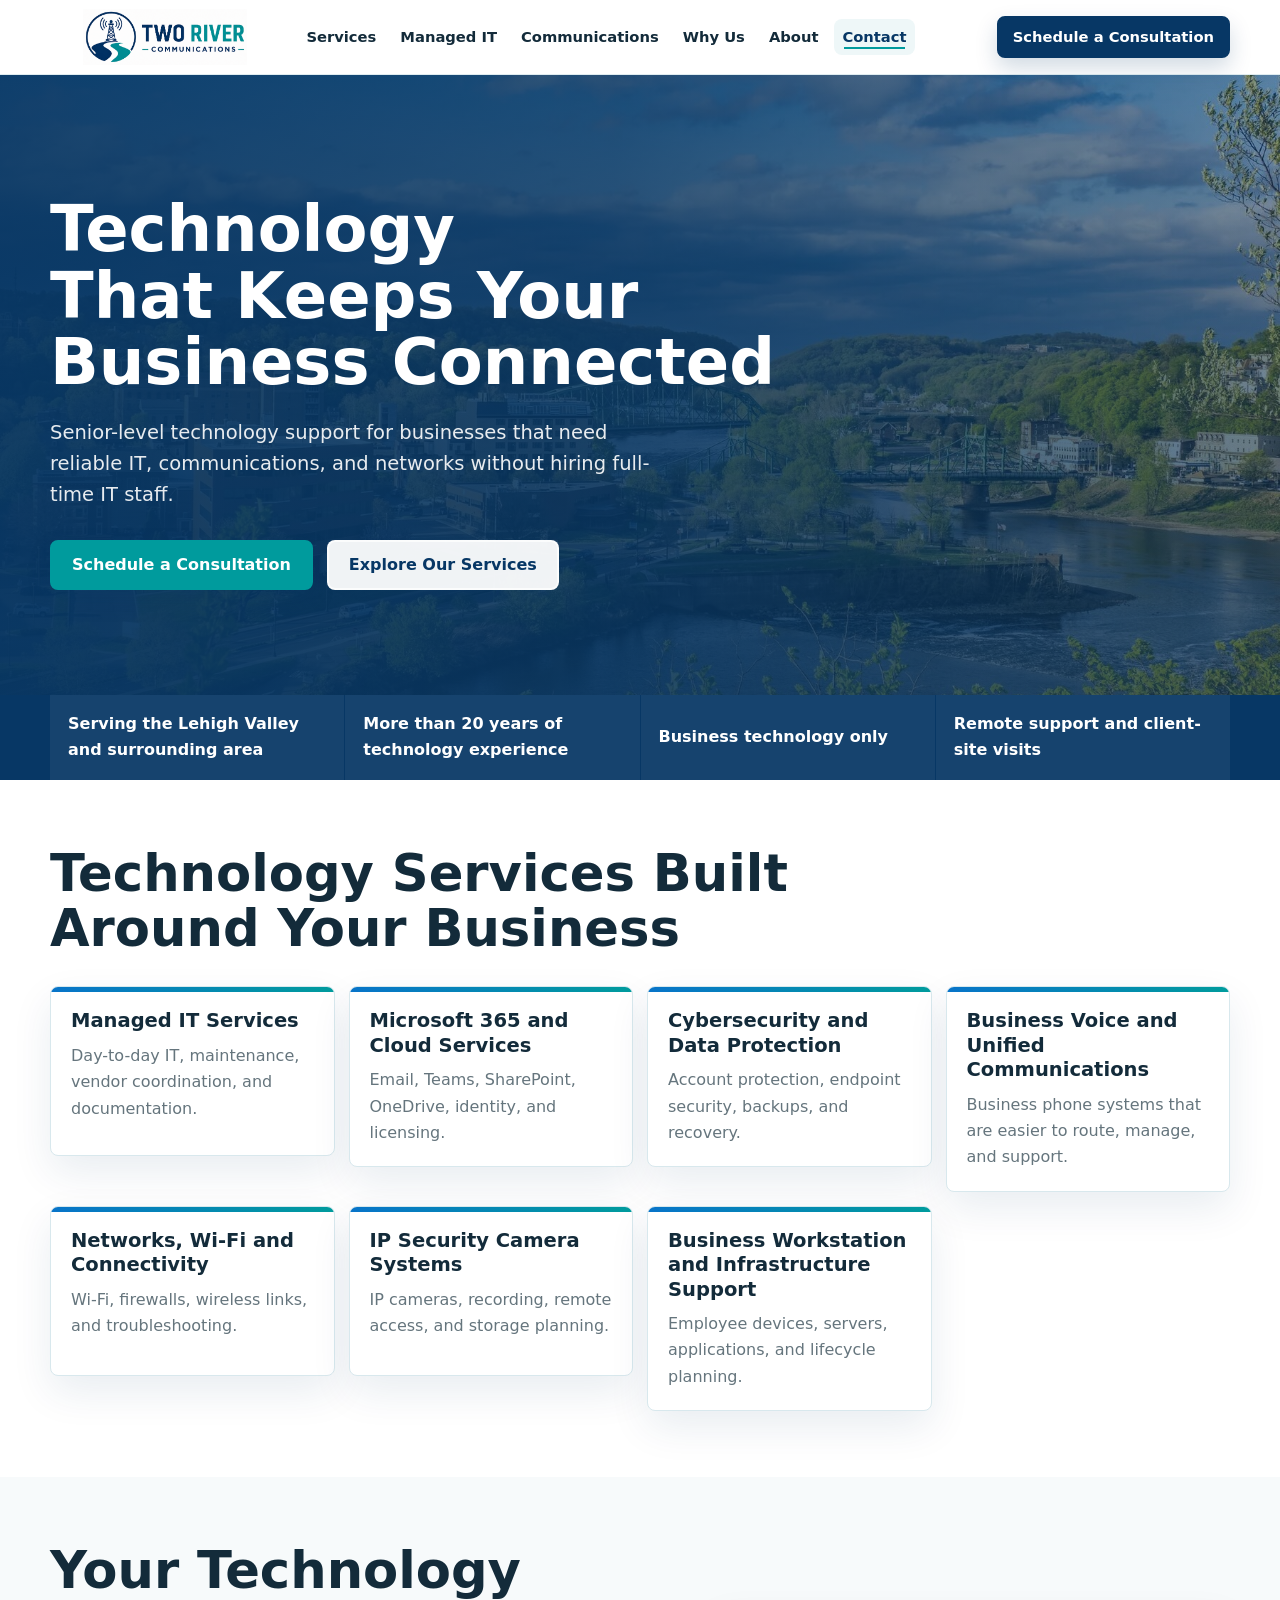
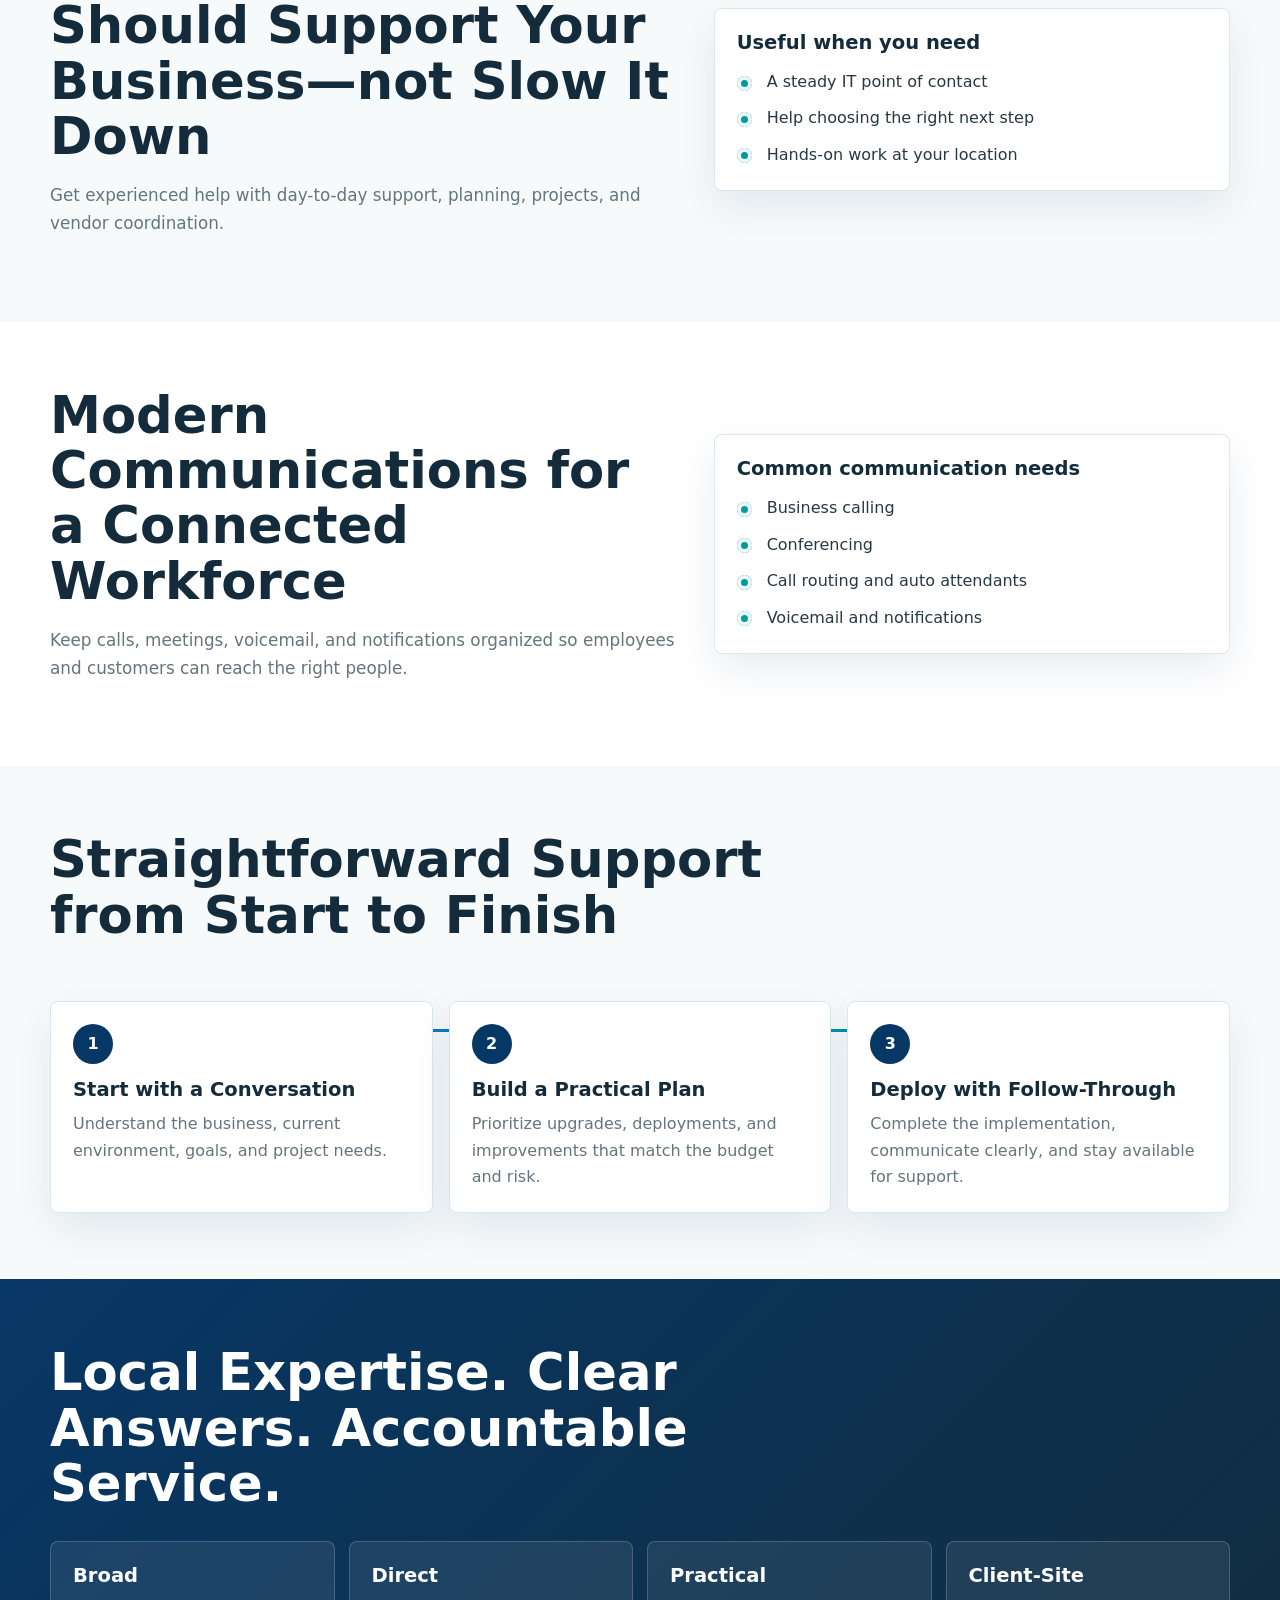
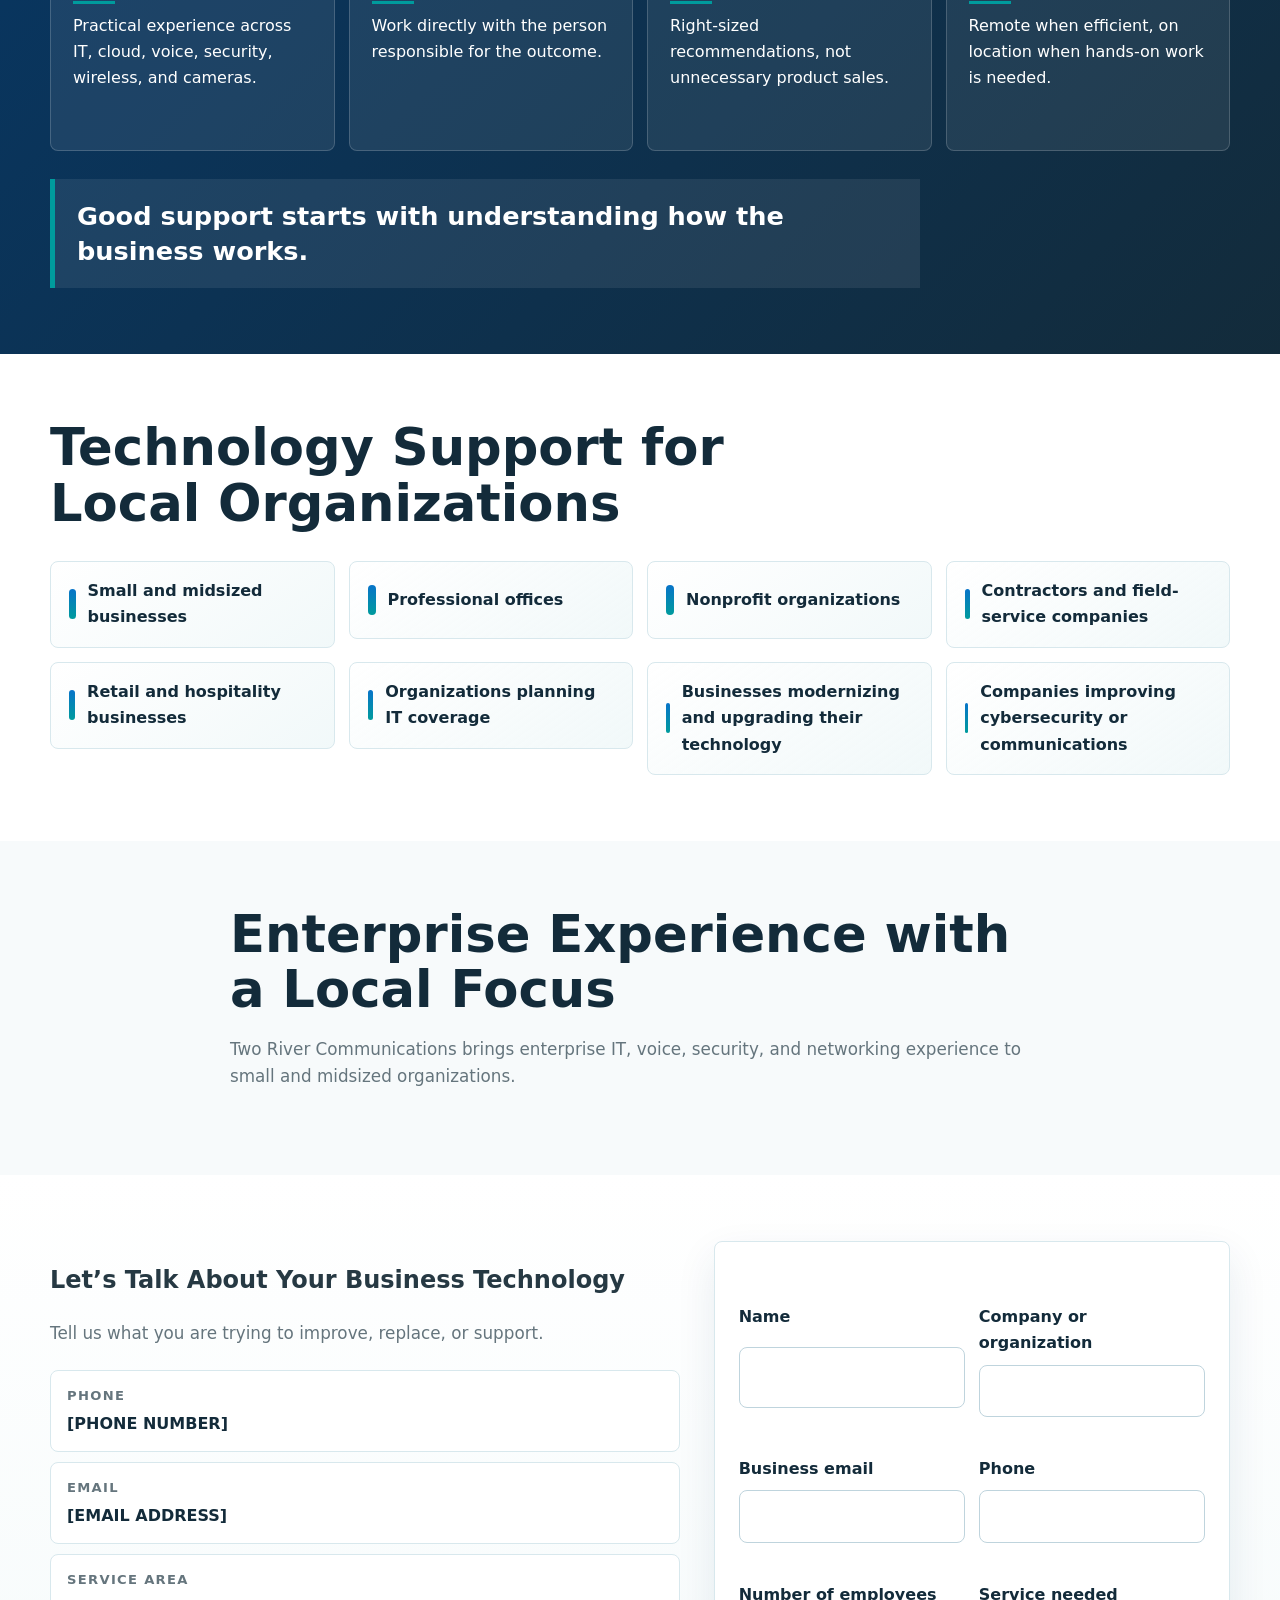
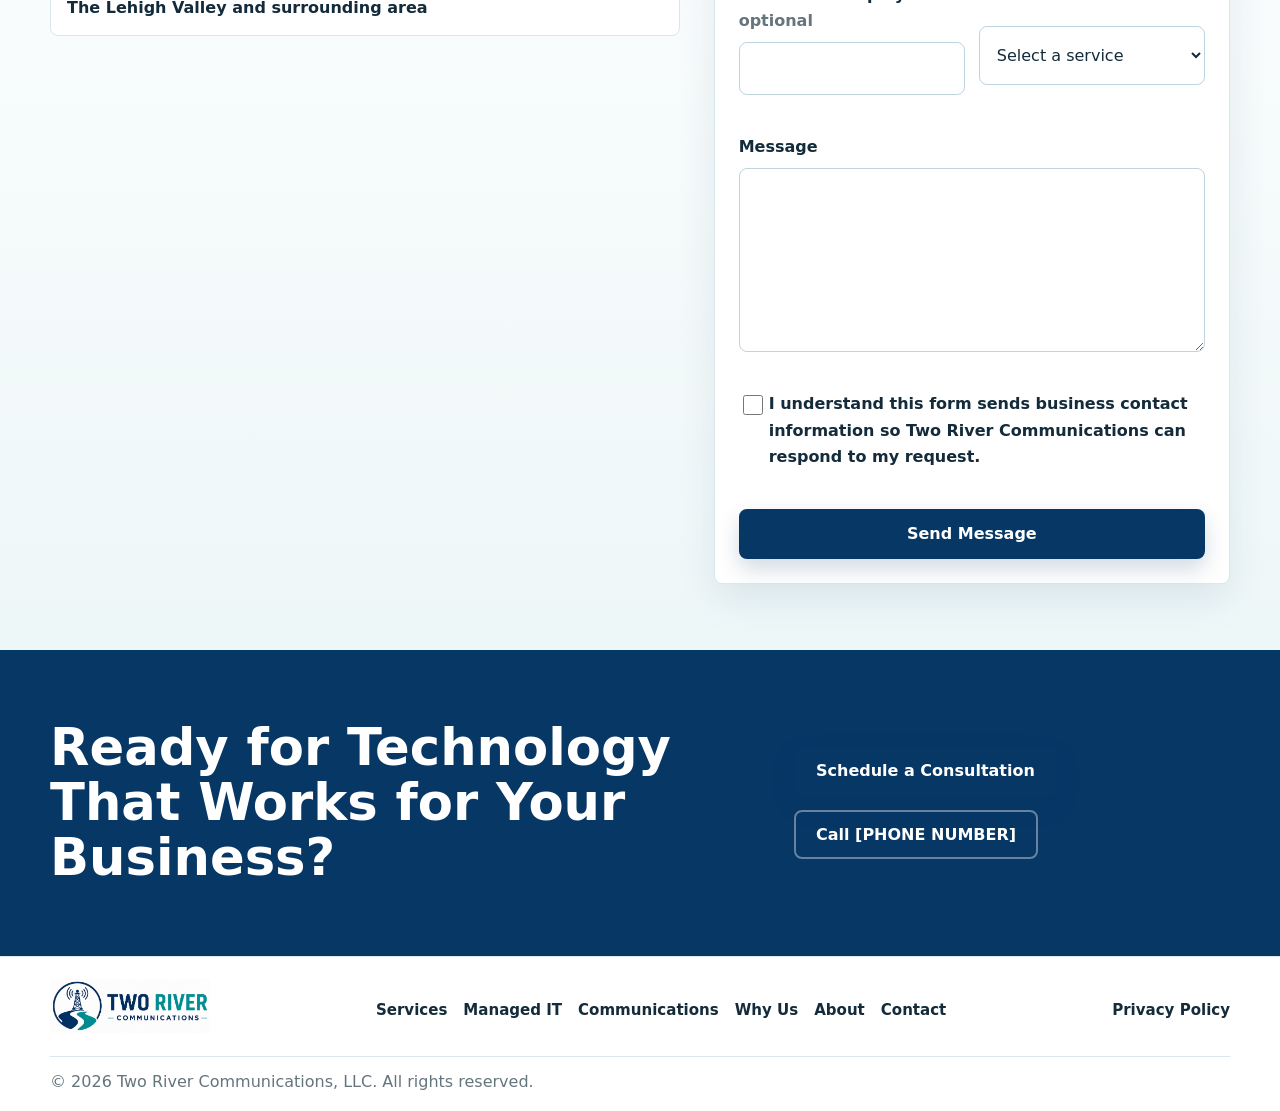
==== index.html @ d81009e1 "Tighten header navigation" ====
<!DOCTYPE html>
<html lang="en">
  <head>
    <meta charset="utf-8">
    <meta name="viewport" content="width=device-width, initial-scale=1">
    <title>Two River Communications | Business IT Support in the Lehigh Valley</title>
    <meta name="description" content="Two River Communications provides managed IT services, Microsoft 365 support, cybersecurity, business voice, networking, IP security camera systems, and connectivity for organizations in the Lehigh Valley and surrounding area.">
    <link rel="canonical" href="https://[DOMAIN NAME]/">
    <meta property="og:type" content="website">
    <meta property="og:title" content="Two River Communications | Business IT Support in the Lehigh Valley">
    <meta property="og:description" content="Managed IT, Microsoft 365, cybersecurity, business voice, networking, IP security camera systems, and connectivity for the Lehigh Valley and surrounding area.">
    <meta property="og:url" content="https://[DOMAIN NAME]/">
    <meta property="og:image" content="https://[DOMAIN NAME]/assets/two-river-communications-logo.png">
    <meta name="twitter:card" content="summary_large_image">
    <meta name="twitter:title" content="Two River Communications | Business IT Support in the Lehigh Valley">
    <meta name="twitter:description" content="Responsive business IT, communications, camera system, and connectivity support for the Lehigh Valley and surrounding area.">
    <meta name="twitter:image" content="https://[DOMAIN NAME]/assets/two-river-communications-logo.png">
    <link rel="icon" href="assets/two-river-communications-logo.png">
    <link rel="preload" href="assets/two-river-communications-logo.png" as="image">
    <link rel="preload" href="assets/lehigh-valley-river-view.jpg" as="image">
    <link rel="stylesheet" href="css/styles.css">
    <script type="application/ld+json">
      {
        "@context": "https://schema.org",
        "@type": "ProfessionalService",
        "name": "Two River Communications",
        "legalName": "Two River Communications, LLC",
        "description": "Business technology and communications support for organizations in the Lehigh Valley and surrounding area.",
        "areaServed": [
          "Lehigh Valley, Pennsylvania"
        ]
      }
    </script>
  </head>
  <body>
    <a class="skip-link" href="#main">Skip to content</a>

    <header class="site-header" data-site-header>
      <div class="container header-inner">
        <a class="brand" href="#top" aria-label="Two River Communications top of page">
          <img src="assets/two-river-communications-logo.png" alt="Two River Communications logo" width="1158" height="396">
        </a>

        <button class="menu-toggle" type="button" aria-expanded="false" aria-controls="site-navigation" data-menu-toggle>
          <span class="menu-toggle__bar"></span>
          <span class="menu-toggle__bar"></span>
          <span class="menu-toggle__bar"></span>
          <span class="sr-only">Menu</span>
        </button>

        <nav class="site-nav" id="site-navigation" aria-label="Primary navigation" data-site-nav>
          <a href="#services">Services</a>
          <a href="#managed-it">Managed IT</a>
          <a href="#communications">Communications</a>
          <a href="#why">Why Us</a>
          <a href="#about">About</a>
          <a href="#contact">Contact</a>
          <a class="button button--small" href="#contact">Schedule a Consultation</a>
        </nav>
      </div>
    </header>

    <main id="main">
      <section class="hero section" id="top" aria-labelledby="hero-title">
        <div class="container hero-grid">
          <div class="hero-copy reveal">
            <h1 id="hero-title">Technology That Keeps Your Business Connected</h1>
            <p class="hero-lede">Senior-level technology support for businesses that need reliable IT, communications, and networks without hiring full-time IT staff.</p>
            <div class="hero-actions">
              <a class="button" href="#contact">Schedule a Consultation</a>
              <a class="button button--secondary" href="#services">Explore Our Services</a>
            </div>
          </div>
        </div>
      </section>

      <section class="trust-strip" aria-label="Company trust points">
        <div class="container trust-grid">
          <p>Serving the Lehigh Valley and surrounding area</p>
          <p>More than 20 years of technology experience</p>
          <p>Business technology only</p>
          <p>Remote support and client-site visits</p>
        </div>
      </section>

      <section class="section" id="services" aria-labelledby="services-title">
        <div class="container">
          <div class="section-intro reveal">
            <h2 id="services-title">Technology Services Built Around Your Business</h2>
          </div>

          <div class="card-grid services-grid">
            <article class="service-card reveal" tabindex="0">
              <h3>Managed IT Services</h3>
              <p>Day-to-day IT, maintenance, vendor coordination, and documentation.</p>
            </article>

            <article class="service-card reveal" tabindex="0">
              <h3>Microsoft 365 and Cloud Services</h3>
              <p>Email, Teams, SharePoint, OneDrive, identity, and licensing.</p>
            </article>

            <article class="service-card reveal" tabindex="0">
              <h3>Cybersecurity and Data Protection</h3>
              <p>Account protection, endpoint security, backups, and recovery.</p>
            </article>

            <article class="service-card reveal" tabindex="0">
              <h3>Business Voice and Unified Communications</h3>
              <p>Business phone systems that are easier to route, manage, and support.</p>
            </article>

            <article class="service-card reveal" tabindex="0">
              <h3>Networks, Wi-Fi and Connectivity</h3>
              <p>Wi-Fi, firewalls, wireless links, and troubleshooting.</p>
            </article>

            <article class="service-card reveal" tabindex="0">
              <h3>IP Security Camera Systems</h3>
              <p>IP cameras, recording, remote access, and storage planning.</p>
            </article>

            <article class="service-card reveal" tabindex="0">
              <h3>Business Workstation and Infrastructure Support</h3>
              <p>Employee devices, servers, applications, and lifecycle planning.</p>
            </article>
          </div>
        </div>
      </section>

      <section class="section feature-band" id="managed-it" aria-labelledby="managed-it-title">
        <div class="container two-column">
          <div class="feature-copy reveal">
            <h2 id="managed-it-title">Your Technology Should Support Your Business&mdash;not Slow It Down</h2>
            <p>Get experienced help with day-to-day support, planning, projects, and vendor coordination.</p>
          </div>
          <div class="check-panel reveal">
            <h3>Useful when you need</h3>
            <ul class="check-list">
              <li>A steady IT point of contact</li>
              <li>Help choosing the right next step</li>
              <li>Hands-on work at your location</li>
            </ul>
          </div>
        </div>
      </section>

      <section class="section" id="communications" aria-labelledby="communications-title">
        <div class="container two-column">
          <div class="feature-copy reveal">
            <h2 id="communications-title">Modern Communications for a Connected Workforce</h2>
            <p>Keep calls, meetings, voicemail, and notifications organized so employees and customers can reach the right people.</p>
          </div>
          <div class="check-panel reveal">
            <h3>Common communication needs</h3>
            <ul class="check-list">
              <li>Business calling</li>
              <li>Conferencing</li>
              <li>Call routing and auto attendants</li>
              <li>Voicemail and notifications</li>
            </ul>
          </div>
        </div>
      </section>

      <section class="section process-section" aria-labelledby="process-title">
        <div class="container">
          <div class="section-intro reveal">
            <h2 id="process-title">Straightforward Support from Start to Finish</h2>
          </div>
          <ol class="timeline">
            <li class="reveal">
              <span class="timeline-number">1</span>
              <h3>Start with a Conversation</h3>
              <p>Understand the business, current environment, goals, and project needs.</p>
            </li>
            <li class="reveal">
              <span class="timeline-number">2</span>
              <h3>Build a Practical Plan</h3>
              <p>Prioritize upgrades, deployments, and improvements that match the budget and risk.</p>
            </li>
            <li class="reveal">
              <span class="timeline-number">3</span>
              <h3>Deploy with Follow-Through</h3>
              <p>Complete the implementation, communicate clearly, and stay available for support.</p>
            </li>
          </ol>
        </div>
      </section>

      <section class="section dark-section" id="why" aria-labelledby="why-title">
        <div class="container">
          <div class="section-intro reveal">
            <h2 id="why-title">Local Expertise. Clear Answers. Accountable Service.</h2>
          </div>
          <div class="benefit-grid">
            <article class="benefit-block reveal">
              <h3>Broad</h3>
              <p>Practical experience across IT, cloud, voice, security, wireless, and cameras.</p>
            </article>
            <article class="benefit-block reveal">
              <h3>Direct</h3>
              <p>Work directly with the person responsible for the outcome.</p>
            </article>
            <article class="benefit-block reveal">
              <h3>Practical</h3>
              <p>Right-sized recommendations, not unnecessary product sales.</p>
            </article>
            <article class="benefit-block reveal">
              <h3>Client-Site</h3>
              <p>Remote when efficient, on location when hands-on work is needed.</p>
            </article>
          </div>
          <p class="featured-statement reveal">Good support starts with understanding how the business works.</p>
        </div>
      </section>

      <section class="section" aria-labelledby="serve-title">
        <div class="container">
          <div class="section-intro reveal">
            <h2 id="serve-title">Technology Support for Local Organizations</h2>
          </div>
          <div class="industry-grid">
            <article class="industry-card reveal">Small and midsized businesses</article>
            <article class="industry-card reveal">Professional offices</article>
            <article class="industry-card reveal">Nonprofit organizations</article>
            <article class="industry-card reveal">Contractors and field-service companies</article>
            <article class="industry-card reveal">Retail and hospitality businesses</article>
            <article class="industry-card reveal">Organizations planning IT coverage</article>
            <article class="industry-card reveal">Businesses modernizing and upgrading their technology</article>
            <article class="industry-card reveal">Companies improving cybersecurity or communications</article>
          </div>
        </div>
      </section>

      <section class="section feature-band" id="about" aria-labelledby="about-title">
        <div class="container narrow-section">
          <div class="feature-copy reveal">
            <h2 id="about-title">Enterprise Experience with a Local Focus</h2>
            <p>Two River Communications brings enterprise IT, voice, security, and networking experience to small and midsized organizations.</p>
          </div>
        </div>
      </section>

      <section class="section contact-section" id="contact" aria-labelledby="contact-title">
        <div class="container contact-grid">
          <div class="contact-copy reveal">
            <h2 id="contact-title">Let&rsquo;s Talk About Your Business Technology</h2>
            <p>Tell us what you are trying to improve, replace, or support.</p>

            <dl class="contact-details">
              <div>
                <dt>Phone</dt>
                <dd><span data-business-field="phone">[PHONE NUMBER]</span></dd>
              </div>
              <div>
                <dt>Email</dt>
                <dd><a data-business-field="emailLink" href="mailto:[EMAIL ADDRESS]">[EMAIL ADDRESS]</a></dd>
              </div>
              <div>
                <dt>Service area</dt>
                <dd><span data-business-field="serviceArea">The Lehigh Valley and surrounding area</span></dd>
              </div>
              <div hidden data-business-hours>
                <dt>Business hours</dt>
                <dd data-business-field="hours"></dd>
              </div>
            </dl>
          </div>

          <form class="contact-form reveal" action="/api/contact" method="post" novalidate data-contact-form>
            <div class="form-status" role="status" aria-live="polite" data-form-status></div>
            <div class="form-row">
              <label for="name">Name</label>
              <input id="name" name="name" type="text" autocomplete="name" required maxlength="100">
              <span class="field-error" id="name-error"></span>
            </div>
            <div class="form-row">
              <label for="company">Company or organization</label>
              <input id="company" name="company" type="text" autocomplete="organization" required maxlength="120">
              <span class="field-error" id="company-error"></span>
            </div>
            <div class="form-row">
              <label for="email">Business email</label>
              <input id="email" name="email" type="email" autocomplete="email" required maxlength="160">
              <span class="field-error" id="email-error"></span>
            </div>
            <div class="form-row">
              <label for="phone">Phone</label>
              <input id="phone" name="phone" type="tel" autocomplete="tel" required maxlength="40">
              <span class="field-error" id="phone-error"></span>
            </div>
            <div class="form-row">
              <label for="employees">Number of employees <span>optional</span></label>
              <input id="employees" name="employees" type="text" inputmode="numeric" maxlength="30">
              <span class="field-error" id="employees-error"></span>
            </div>
            <div class="form-row">
              <label for="service">Service needed</label>
              <select id="service" name="service" required>
                <option value="">Select a service</option>
                <option>Managed IT Services</option>
                <option>Microsoft 365 or Cloud Services</option>
                <option>Cybersecurity</option>
                <option>Business Voice or VoIP</option>
                <option>Network or Managed Wi-Fi</option>
                <option>IP Security Camera Systems</option>
                <option>Fixed Wireless or Connectivity</option>
                <option>Workstation or Infrastructure Support</option>
                <option>Technology Consulting</option>
                <option>Other</option>
              </select>
              <span class="field-error" id="service-error"></span>
            </div>
            <div class="form-row form-row--full">
              <label for="message">Message</label>
              <textarea id="message" name="message" rows="6" required maxlength="2000"></textarea>
              <span class="field-error" id="message-error"></span>
            </div>
            <div class="form-row form-row--full checkbox-row">
              <input id="privacy" name="privacy" type="checkbox" required>
              <label for="privacy">I understand this form sends business contact information so Two River Communications can respond to my request.</label>
              <span class="field-error" id="privacy-error"></span>
            </div>
            <div class="honeypot" aria-hidden="true">
              <label for="website">Website</label>
              <input id="website" name="website" type="text" tabindex="-1" autocomplete="off">
            </div>
            <button class="button" type="submit" data-submit-button>Send Message</button>
          </form>
        </div>
      </section>

      <section class="final-cta" aria-labelledby="final-cta-title">
        <div class="container final-cta-inner reveal">
          <h2 id="final-cta-title">Ready for Technology That Works for Your Business?</h2>
          <div class="final-actions">
            <a class="button" href="#contact">Schedule a Consultation</a>
            <a class="button button--secondary" href="#contact" data-call-button>Call [PHONE NUMBER]</a>
          </div>
        </div>
      </section>
    </main>

    <footer class="site-footer">
      <div class="container footer-grid">
        <div>
          <a class="footer-brand" href="#top" aria-label="Two River Communications top of page">
            <img src="assets/two-river-communications-logo.png" alt="Two River Communications logo" width="1158" height="396" loading="lazy">
          </a>
        </div>
        <nav aria-label="Footer navigation">
          <a href="#services">Services</a>
          <a href="#managed-it">Managed IT</a>
          <a href="#communications">Communications</a>
          <a href="#why">Why Us</a>
          <a href="#about">About</a>
          <a href="#contact">Contact</a>
        </nav>
        <div class="footer-contact">
          <a href="#contact" data-footer-phone hidden>[PHONE NUMBER]</a>
          <a href="mailto:[EMAIL ADDRESS]" data-footer-email hidden>[EMAIL ADDRESS]</a>
          <a href="#" aria-disabled="true">Privacy Policy</a>
        </div>
      </div>
      <div class="container footer-bottom">
        <p>&copy; <span data-current-year></span> Two River Communications, LLC. All rights reserved.</p>
      </div>
    </footer>

    <script src="js/main.js" defer></script>
  </body>
</html>
---- css/styles.css ----
:root {
  --brand-navy: #073765;
  --brand-blue: #0874c9;
  --brand-teal: #009b9d;
  --brand-teal-dark: #087f84;
  --brand-dark: #132b3a;
  --brand-text: #263943;
  --brand-muted: #65757d;
  --brand-light: #eef7f8;
  --brand-surface: #f7fafb;
  --brand-white: #ffffff;
  --brand-line: #d8e8ed;
  --brand-warm: #d99b2b;
  --shadow-soft: 0 16px 40px rgba(7, 55, 101, 0.09);
  --shadow-card: 0 14px 32px rgba(19, 43, 58, 0.1);
  --radius: 8px;
  --container: 1180px;
  --header-height: 74px;
}

* {
  box-sizing: border-box;
}

html {
  scroll-behavior: smooth;
  scroll-padding-top: calc(var(--header-height) + 24px);
}

body {
  margin: 0;
  background: var(--brand-white);
  color: var(--brand-text);
  font-family: Inter, ui-sans-serif, system-ui, -apple-system, BlinkMacSystemFont, "Segoe UI", sans-serif;
  font-size: 16px;
  line-height: 1.65;
  text-rendering: optimizeLegibility;
}

body.menu-open {
  overflow: hidden;
}

img,
svg {
  max-width: 100%;
  display: block;
}

a {
  color: inherit;
  text-decoration: none;
}

a:hover {
  color: var(--brand-blue);
}

button,
input,
select,
textarea {
  font: inherit;
}

:focus-visible {
  outline: 3px solid rgba(0, 155, 157, 0.58);
  outline-offset: 4px;
}

.skip-link {
  position: fixed;
  top: 12px;
  left: 12px;
  z-index: 1000;
  padding: 10px 14px;
  background: var(--brand-navy);
  color: var(--brand-white);
  border-radius: var(--radius);
  transform: translateY(-140%);
  transition: transform 180ms ease;
}

.skip-link:focus {
  transform: translateY(0);
}

.sr-only {
  position: absolute;
  width: 1px;
  height: 1px;
  padding: 0;
  margin: -1px;
  overflow: hidden;
  clip: rect(0, 0, 0, 0);
  white-space: nowrap;
  border: 0;
}

.container {
  width: min(100% - 32px, var(--container));
  margin-inline: auto;
}

.section {
  padding: 66px 0;
}

.section-intro {
  max-width: 760px;
  margin-bottom: 30px;
}

.narrow-section {
  max-width: 820px;
}

.section-intro h2,
.feature-copy h2,
.final-cta h2 {
  margin: 0 0 18px;
  color: var(--brand-dark);
  font-size: clamp(2rem, 4vw, 3.2rem);
  line-height: 1.08;
}

.section-intro h2:last-child,
.feature-copy h2:last-child,
.final-cta h2:last-child {
  margin-bottom: 0;
}

.section-intro p,
.feature-copy p,
.contact-copy p {
  margin: 0 0 18px;
  color: var(--brand-muted);
  font-size: 1.05rem;
}

.button {
  display: inline-flex;
  align-items: center;
  justify-content: center;
  min-height: 48px;
  padding: 13px 20px;
  border: 2px solid var(--brand-navy);
  border-radius: var(--radius);
  background: var(--brand-navy);
  color: var(--brand-white);
  font-weight: 800;
  line-height: 1.2;
  box-shadow: 0 10px 22px rgba(7, 55, 101, 0.18);
  transition: transform 180ms ease, box-shadow 180ms ease, background-color 180ms ease, border-color 180ms ease;
}

.button:hover,
.button:focus-visible {
  color: var(--brand-white);
  background: #052d55;
  border-color: #052d55;
  transform: translateY(-2px);
  box-shadow: 0 14px 28px rgba(7, 55, 101, 0.2);
}

.button--secondary {
  background: var(--brand-white);
  color: var(--brand-navy);
  border-color: var(--brand-line);
  box-shadow: none;
}

.button--secondary:hover,
.button--secondary:focus-visible {
  background: var(--brand-light);
  color: var(--brand-navy);
  border-color: var(--brand-teal);
}

.button--small {
  min-height: 42px;
  padding: 10px 14px;
  font-size: 0.92rem;
}

.site-header {
  position: sticky;
  top: 0;
  z-index: 100;
  min-height: var(--header-height);
  background: rgba(255, 255, 255, 0.94);
  border-bottom: 1px solid rgba(216, 232, 237, 0.8);
  backdrop-filter: blur(16px);
  transition: box-shadow 180ms ease, min-height 180ms ease;
}

.site-header.is-scrolled {
  box-shadow: 0 10px 28px rgba(7, 55, 101, 0.09);
}

.header-inner {
  min-height: var(--header-height);
  display: flex;
  align-items: center;
  justify-content: space-between;
  gap: 18px;
}

.brand,
.footer-brand {
  flex: 0 0 auto;
  display: inline-flex;
  align-items: center;
  background: var(--brand-white);
}

.brand {
  width: clamp(190px, 18vw, 240px);
  height: 56px;
  overflow: hidden;
}

.brand img {
  width: 100%;
  height: 100%;
  object-fit: contain;
}

.site-nav {
  flex: 1 1 auto;
  min-width: 0;
  display: flex;
  align-items: center;
  justify-content: flex-start;
  gap: 8px;
}

.site-nav a:not(.button) {
  flex: 0 0 auto;
  position: relative;
  padding: 9px 8px;
  border-radius: var(--radius);
  color: var(--brand-dark);
  font-size: 0.92rem;
  font-weight: 750;
  line-height: 1.2;
  white-space: nowrap;
}

.site-nav a:not(.button)::after {
  content: "";
  position: absolute;
  right: 10px;
  bottom: 6px;
  left: 10px;
  height: 2px;
  background: var(--brand-teal);
  transform: scaleX(0);
  transform-origin: center;
  transition: transform 180ms ease;
}

.site-nav .button {
  flex: 0 0 auto;
  margin-left: auto;
  white-space: nowrap;
}

.site-nav a:not(.button):hover,
.site-nav a:not(.button).is-active {
  color: var(--brand-navy);
  background: var(--brand-light);
}

.site-nav a:not(.button).is-active::after {
  transform: scaleX(1);
}

.menu-toggle {
  display: none;
  width: 46px;
  height: 46px;
  padding: 11px;
  border: 1px solid var(--brand-line);
  border-radius: var(--radius);
  background: var(--brand-white);
}

.menu-toggle__bar {
  display: block;
  width: 100%;
  height: 2px;
  margin: 5px 0;
  background: var(--brand-navy);
  transition: transform 180ms ease, opacity 180ms ease;
}

.menu-toggle[aria-expanded="true"] .menu-toggle__bar:nth-child(1) {
  transform: translateY(7px) rotate(45deg);
}

.menu-toggle[aria-expanded="true"] .menu-toggle__bar:nth-child(2) {
  opacity: 0;
}

.menu-toggle[aria-expanded="true"] .menu-toggle__bar:nth-child(3) {
  transform: translateY(-7px) rotate(-45deg);
}

.hero {
  position: relative;
  min-height: min(620px, calc(100svh - var(--header-height)));
  display: flex;
  align-items: center;
  padding: 92px 0 76px;
  overflow: hidden;
  background:
    linear-gradient(90deg, rgba(7, 55, 101, 0.92) 0%, rgba(7, 55, 101, 0.78) 48%, rgba(7, 55, 101, 0.34) 100%),
    linear-gradient(180deg, rgba(19, 43, 58, 0.18), rgba(19, 43, 58, 0.56)),
    url("../assets/lehigh-valley-river-view.jpg") center 58% / cover no-repeat;
}

.hero-grid {
  position: relative;
}

.hero-copy {
  max-width: 760px;
}

h1 {
  margin: 0 0 22px;
  color: var(--brand-white);
  font-size: clamp(2.35rem, 5vw, 4.4rem);
  line-height: 1.04;
  text-wrap: balance;
}

.hero-lede {
  max-width: 610px;
  margin: 0 0 30px;
  color: rgba(255, 255, 255, 0.9);
  font-size: clamp(1.05rem, 1.6vw, 1.22rem);
  line-height: 1.58;
}

.hero .button {
  border-color: var(--brand-teal);
  background: var(--brand-teal);
  color: var(--brand-white);
}

.hero .button:hover,
.hero .button:focus-visible {
  border-color: #00b3b4;
  background: #00a9aa;
}

.hero .button--secondary {
  border-color: rgba(255, 255, 255, 0.72);
  background: rgba(255, 255, 255, 0.94);
  color: var(--brand-navy);
}

.hero .button--secondary:hover,
.hero .button--secondary:focus-visible {
  border-color: var(--brand-white);
  background: var(--brand-white);
  color: var(--brand-navy);
}

.hero-actions,
.final-actions {
  display: flex;
  flex-wrap: wrap;
  gap: 14px;
  align-items: center;
}

.trust-strip {
  position: relative;
  background: var(--brand-navy);
  color: var(--brand-white);
}

.trust-grid {
  display: grid;
  grid-template-columns: repeat(4, minmax(0, 1fr));
  gap: 1px;
}

.trust-grid p {
  min-height: 66px;
  display: flex;
  align-items: center;
  margin: 0;
  padding: 16px 18px;
  background: rgba(255, 255, 255, 0.06);
  font-weight: 750;
}

.card-grid,
.benefit-grid,
.industry-grid {
  display: grid;
  gap: 14px;
  align-items: start;
}

.services-grid {
  grid-template-columns: repeat(4, minmax(0, 1fr));
}

.service-card,
.benefit-block,
.industry-card,
.check-panel,
.about-points,
.contact-form {
  border: 1px solid var(--brand-line);
  border-radius: var(--radius);
  background: var(--brand-white);
  box-shadow: var(--shadow-soft);
}

.service-card {
  position: relative;
  min-height: 170px;
  padding: 22px 20px 20px;
  overflow: hidden;
  transition: transform 180ms ease, box-shadow 180ms ease, border-color 180ms ease;
}

.service-card::before {
  content: "";
  position: absolute;
  inset: 0 0 auto;
  height: 5px;
  background: linear-gradient(90deg, var(--brand-blue), var(--brand-teal));
}

.service-card:hover,
.service-card:focus-visible {
  border-color: rgba(0, 155, 157, 0.6);
  box-shadow: var(--shadow-card);
  transform: translateY(-4px);
}

.service-card h3,
.benefit-block h3,
.check-panel h3,
.about-points h3,
.timeline h3 {
  margin: 0 0 9px;
  color: var(--brand-dark);
  font-size: 1.22rem;
  line-height: 1.25;
}

.service-card p,
.benefit-block p,
.timeline p {
  margin: 0;
  color: var(--brand-muted);
}

.feature-band,
.process-section {
  background: var(--brand-surface);
}

.two-column,
.about-grid,
.contact-grid {
  display: grid;
  grid-template-columns: minmax(0, 1fr) minmax(320px, 0.82fr);
  gap: 34px;
  align-items: center;
}

.two-column--reverse {
  grid-template-columns: minmax(320px, 0.88fr) minmax(0, 1fr);
}

.check-panel,
.about-points {
  padding: 22px;
}

.check-list {
  display: grid;
  gap: 10px;
  padding: 0;
  margin: 14px 0 0;
  list-style: none;
}

.check-list li {
  position: relative;
  padding-left: 30px;
  color: var(--brand-text);
}

.check-list li::before {
  content: "";
  position: absolute;
  top: 0.42em;
  left: 0;
  width: 15px;
  height: 15px;
  border-radius: 50%;
  background: var(--brand-teal);
  box-shadow: inset 0 0 0 4px var(--brand-light);
}

.timeline {
  position: relative;
  display: grid;
  grid-template-columns: repeat(3, minmax(0, 1fr));
  gap: 16px;
  padding: 28px 0 0;
  margin: 0;
  list-style: none;
  counter-reset: steps;
}

.timeline::before {
  content: "";
  position: absolute;
  top: 56px;
  right: 14%;
  left: 14%;
  height: 3px;
  background: linear-gradient(90deg, var(--brand-blue), var(--brand-teal));
}

.timeline li {
  position: relative;
  z-index: 1;
  padding: 22px;
  border: 1px solid var(--brand-line);
  border-radius: var(--radius);
  background: var(--brand-white);
  box-shadow: var(--shadow-soft);
}

.timeline-number {
  width: 40px;
  height: 40px;
  display: grid;
  place-items: center;
  margin-bottom: 14px;
  border-radius: 50%;
  background: var(--brand-navy);
  color: var(--brand-white);
  font-weight: 850;
}

.dark-section {
  background:
    linear-gradient(135deg, rgba(7, 55, 101, 0.98), rgba(19, 43, 58, 0.98)),
    var(--brand-navy);
  color: var(--brand-white);
}

.dark-section .section-intro h2,
.dark-section .section-intro p {
  color: var(--brand-white);
}

.benefit-grid {
  grid-template-columns: repeat(4, minmax(0, 1fr));
}

.benefit-block {
  min-height: 210px;
  padding: 22px;
  background: rgba(255, 255, 255, 0.08);
  border-color: rgba(255, 255, 255, 0.18);
  box-shadow: none;
}

.benefit-block h3,
.benefit-block p {
  color: var(--brand-white);
}

.benefit-block h3::after {
  content: "";
  display: block;
  width: 42px;
  height: 3px;
  margin-top: 12px;
  background: var(--brand-teal);
}

.featured-statement {
  max-width: 870px;
  margin: 28px 0 0;
  padding: 20px 22px;
  border-left: 5px solid var(--brand-teal);
  background: rgba(255, 255, 255, 0.08);
  color: var(--brand-white);
  font-size: clamp(1.25rem, 2vw, 1.7rem);
  font-weight: 800;
  line-height: 1.35;
}

.industry-grid {
  grid-template-columns: repeat(4, minmax(0, 1fr));
}

.industry-card {
  min-height: 78px;
  display: flex;
  align-items: center;
  padding: 16px 18px;
  color: var(--brand-dark);
  font-weight: 800;
  box-shadow: none;
  background:
    linear-gradient(145deg, rgba(255, 255, 255, 0.94), rgba(238, 247, 248, 0.8)),
    var(--brand-white);
}

.industry-card::before {
  content: "";
  width: 8px;
  height: 30px;
  margin-right: 12px;
  border-radius: 999px;
  background: linear-gradient(var(--brand-blue), var(--brand-teal));
}

.contact-section {
  background: linear-gradient(180deg, var(--brand-white), var(--brand-light));
}

.contact-grid {
  align-items: start;
}

.contact-details {
  display: grid;
  gap: 10px;
  margin: 22px 0 0;
}

.contact-details div {
  padding: 14px 16px;
  border: 1px solid var(--brand-line);
  border-radius: var(--radius);
  background: var(--brand-white);
}

.contact-details dt {
  margin-bottom: 4px;
  color: var(--brand-muted);
  font-size: 0.82rem;
  font-weight: 800;
  text-transform: uppercase;
  letter-spacing: 0.1em;
}

.contact-details dd {
  margin: 0;
  color: var(--brand-dark);
  font-weight: 800;
}

.contact-form {
  display: grid;
  grid-template-columns: repeat(2, minmax(0, 1fr));
  gap: 14px;
  padding: 24px;
}

.form-row {
  display: grid;
  gap: 8px;
}

.form-row--full,
.checkbox-row,
.form-status,
.contact-form .button {
  grid-column: 1 / -1;
}

label {
  color: var(--brand-dark);
  font-weight: 800;
}

label span {
  color: var(--brand-muted);
  font-weight: 650;
}

input,
select,
textarea {
  width: 100%;
  min-height: 48px;
  border: 1px solid #bfd4dd;
  border-radius: var(--radius);
  background: var(--brand-white);
  color: var(--brand-dark);
  padding: 12px 13px;
  transition: border-color 180ms ease, box-shadow 180ms ease;
}

textarea {
  min-height: 150px;
  resize: vertical;
}

input:focus,
select:focus,
textarea:focus {
  border-color: var(--brand-teal);
  box-shadow: 0 0 0 4px rgba(0, 155, 157, 0.14);
  outline: none;
}

[aria-invalid="true"] {
  border-color: #b73535;
}

.field-error {
  min-height: 1.2em;
  color: #9f2828;
  font-size: 0.88rem;
  font-weight: 750;
}

.checkbox-row {
  grid-template-columns: 22px minmax(0, 1fr);
  align-items: start;
}

.checkbox-row input {
  width: 20px;
  min-height: 20px;
  margin-top: 4px;
}

.checkbox-row .field-error {
  grid-column: 2;
}

.honeypot {
  position: absolute;
  left: -10000px;
  width: 1px;
  height: 1px;
  overflow: hidden;
}

.form-status {
  min-height: 1.5em;
  margin: 0;
  color: var(--brand-navy);
  font-weight: 800;
}

.form-status.is-error {
  color: #9f2828;
}

.final-cta {
  padding: 70px 0;
  background: var(--brand-navy);
  color: var(--brand-white);
}

.final-cta-inner {
  display: flex;
  align-items: center;
  justify-content: space-between;
  gap: 24px;
}

.final-cta h2 {
  max-width: 720px;
  margin: 0;
  color: var(--brand-white);
}

.final-cta .button--secondary {
  background: transparent;
  color: var(--brand-white);
  border-color: rgba(255, 255, 255, 0.38);
}

.final-cta .button--secondary:hover,
.final-cta .button--secondary:focus-visible {
  background: rgba(255, 255, 255, 0.12);
  color: var(--brand-white);
}

.site-footer {
  padding: 22px 0 16px;
  background: var(--brand-white);
  border-top: 1px solid var(--brand-line);
}

.footer-grid {
  display: flex;
  flex-wrap: wrap;
  align-items: center;
  justify-content: space-between;
  gap: 14px 24px;
}

.footer-brand {
  width: 160px;
  height: auto;
}

.footer-brand img {
  width: 100%;
  height: auto;
  object-fit: contain;
}

.site-footer p {
  margin: 0;
  color: var(--brand-muted);
}

.site-footer nav,
.footer-contact {
  display: flex;
  flex-wrap: wrap;
  align-items: center;
  gap: 8px 16px;
}

.site-footer a {
  color: var(--brand-dark);
  font-size: 0.94rem;
  font-weight: 750;
  line-height: 1.2;
}

.site-footer a:hover {
  color: var(--brand-blue);
}

.footer-bottom {
  margin-top: 14px;
  padding-top: 12px;
  border-top: 1px solid var(--brand-line);
}

.reveal {
  opacity: 0;
  transform: translateY(18px);
  transition: opacity 520ms ease, transform 520ms ease;
}

.reveal.is-visible {
  opacity: 1;
  transform: translateY(0);
}

@media (max-width: 1100px) {
  .brand {
    width: 198px;
  }

  .site-nav a:not(.button) {
    padding-inline: 6px;
    font-size: 0.86rem;
  }

  .site-nav {
    gap: 5px;
  }

  .site-nav .button--small {
    padding-inline: 12px;
  }

  .services-grid,
  .benefit-grid,
  .industry-grid {
    grid-template-columns: repeat(2, minmax(0, 1fr));
  }
}

@media (max-width: 860px) {
  :root {
    --header-height: 70px;
  }

  .container {
    width: min(100% - 28px, var(--container));
  }

  .section {
    padding: 56px 0;
  }

  .brand {
    width: 184px;
    height: 50px;
  }

  .menu-toggle {
    display: block;
    position: relative;
    z-index: 102;
  }

  .site-nav {
    position: fixed;
    inset: var(--header-height) 0 auto 0;
    display: grid;
    gap: 2px;
    max-height: calc(100svh - var(--header-height));
    padding: 18px 18px 24px;
    background: var(--brand-white);
    border-bottom: 1px solid var(--brand-line);
    box-shadow: 0 26px 44px rgba(7, 55, 101, 0.14);
    overflow-y: auto;
    transform: translateY(-115%);
    visibility: hidden;
    transition: transform 220ms ease, visibility 220ms ease;
  }

  .site-nav.is-open {
    transform: translateY(0);
    visibility: visible;
  }

  .site-nav a:not(.button),
  .site-nav .button {
    width: 100%;
    justify-content: flex-start;
    padding: 14px 12px;
    font-size: 1rem;
  }

  .site-nav .button {
    justify-content: center;
    margin-top: 8px;
  }

  .hero {
    min-height: auto;
    padding: 52px 0 50px;
  }

  .two-column,
  .two-column--reverse,
  .about-grid,
  .contact-grid {
    grid-template-columns: 1fr;
    gap: 24px;
  }

  .trust-grid {
    grid-template-columns: repeat(2, minmax(0, 1fr));
  }

  .trust-grid p {
    min-height: 58px;
  }

  .timeline {
    grid-template-columns: 1fr;
    padding-left: 18px;
  }

  .timeline::before {
    top: 36px;
    bottom: 30px;
    left: 41px;
    width: 3px;
    height: auto;
  }

  .timeline li {
    padding: 18px 18px 18px 42px;
  }

  .timeline-number {
    position: absolute;
    top: 18px;
    left: -18px;
  }

  .final-cta-inner {
    display: grid;
  }

  .footer-grid {
    justify-content: flex-start;
  }
}

@media (max-width: 620px) {
  body {
    font-size: 15.5px;
  }

  .container {
    width: min(100% - 24px, var(--container));
  }

  .hero-actions,
  .final-actions,
  .contact-form .button {
    width: 100%;
  }

  .hero-actions .button,
  .final-actions .button {
    width: 100%;
  }

  .services-grid,
  .benefit-grid,
  .industry-grid,
  .trust-grid,
  .contact-form {
    grid-template-columns: 1fr;
  }

  .service-card {
    min-height: auto;
  }

  .contact-form {
    padding: 18px;
  }

  .checkbox-row {
    grid-template-columns: 22px minmax(0, 1fr);
  }
}

@media (prefers-reduced-motion: reduce) {
  *,
  *::before,
  *::after {
    scroll-behavior: auto !important;
    transition-duration: 0.01ms !important;
    animation-duration: 0.01ms !important;
    animation-iteration-count: 1 !important;
  }

  .reveal {
    opacity: 1;
    transform: none;
  }
}
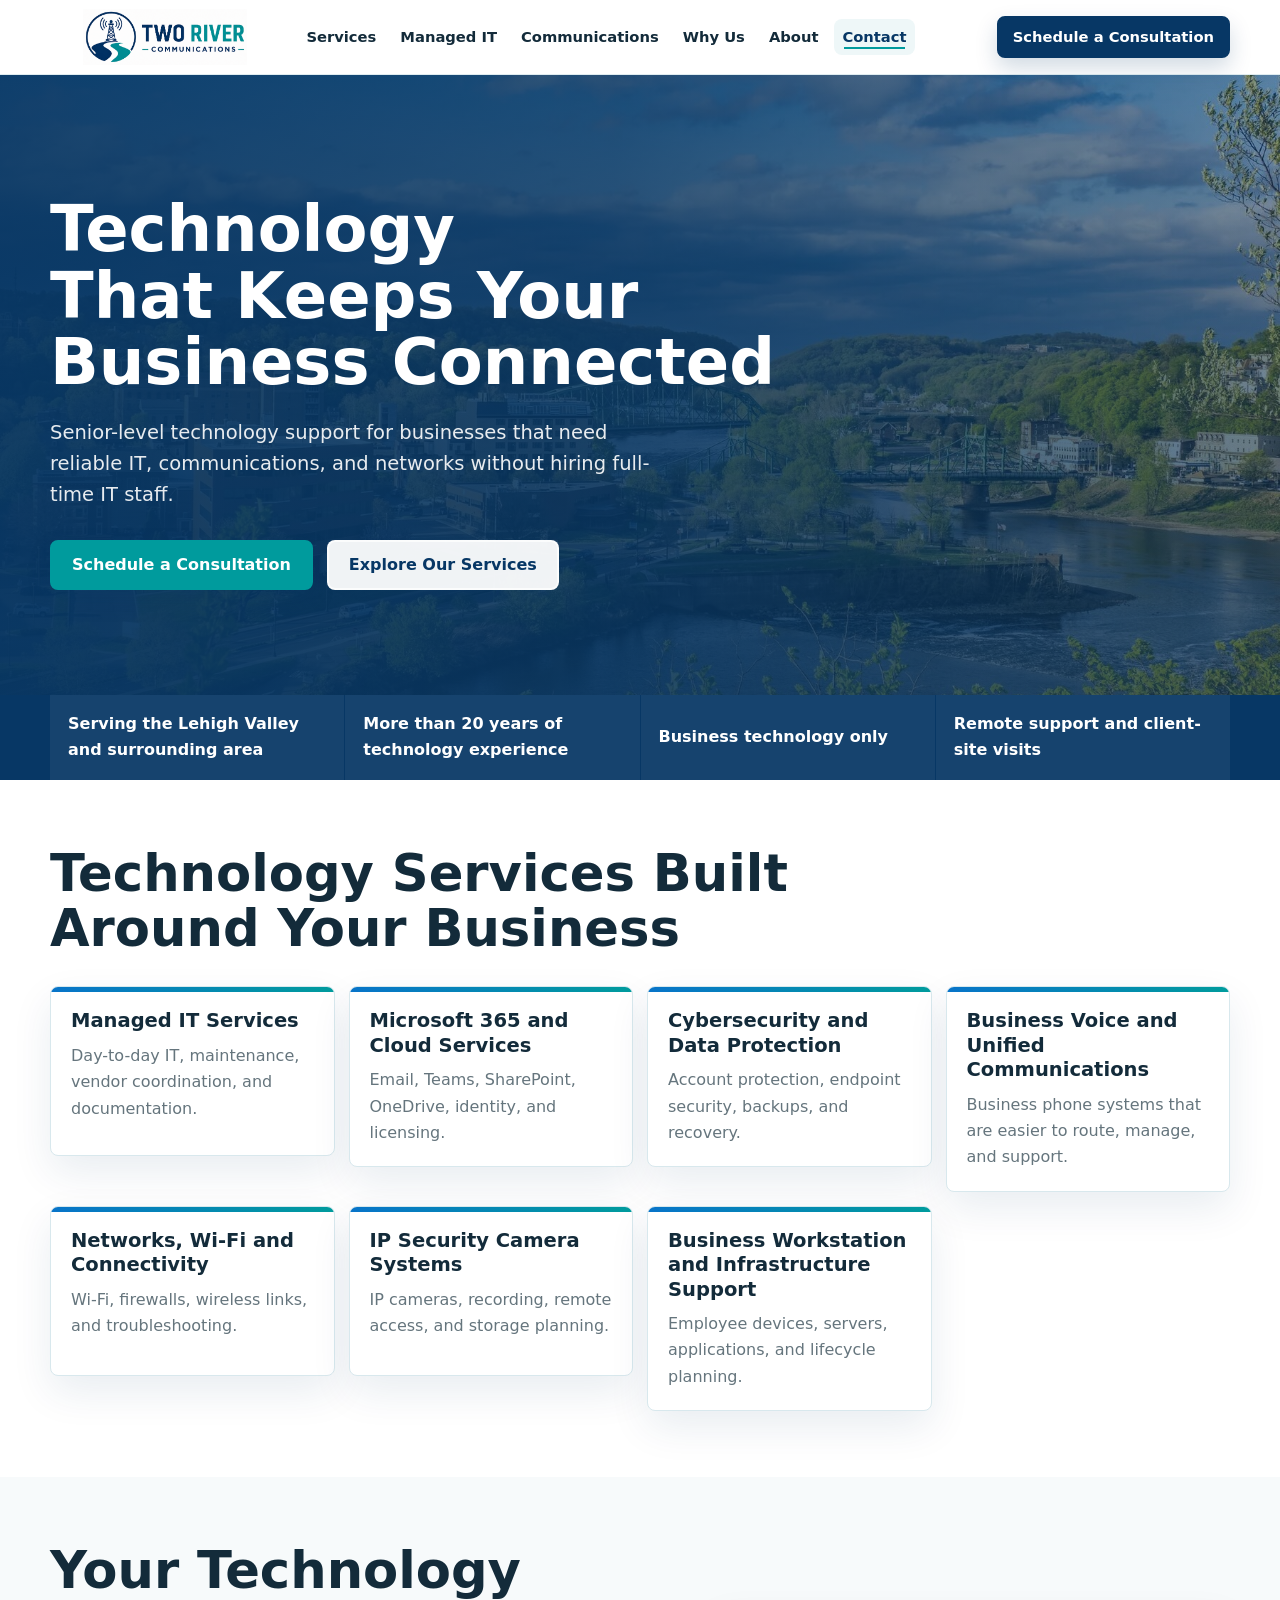
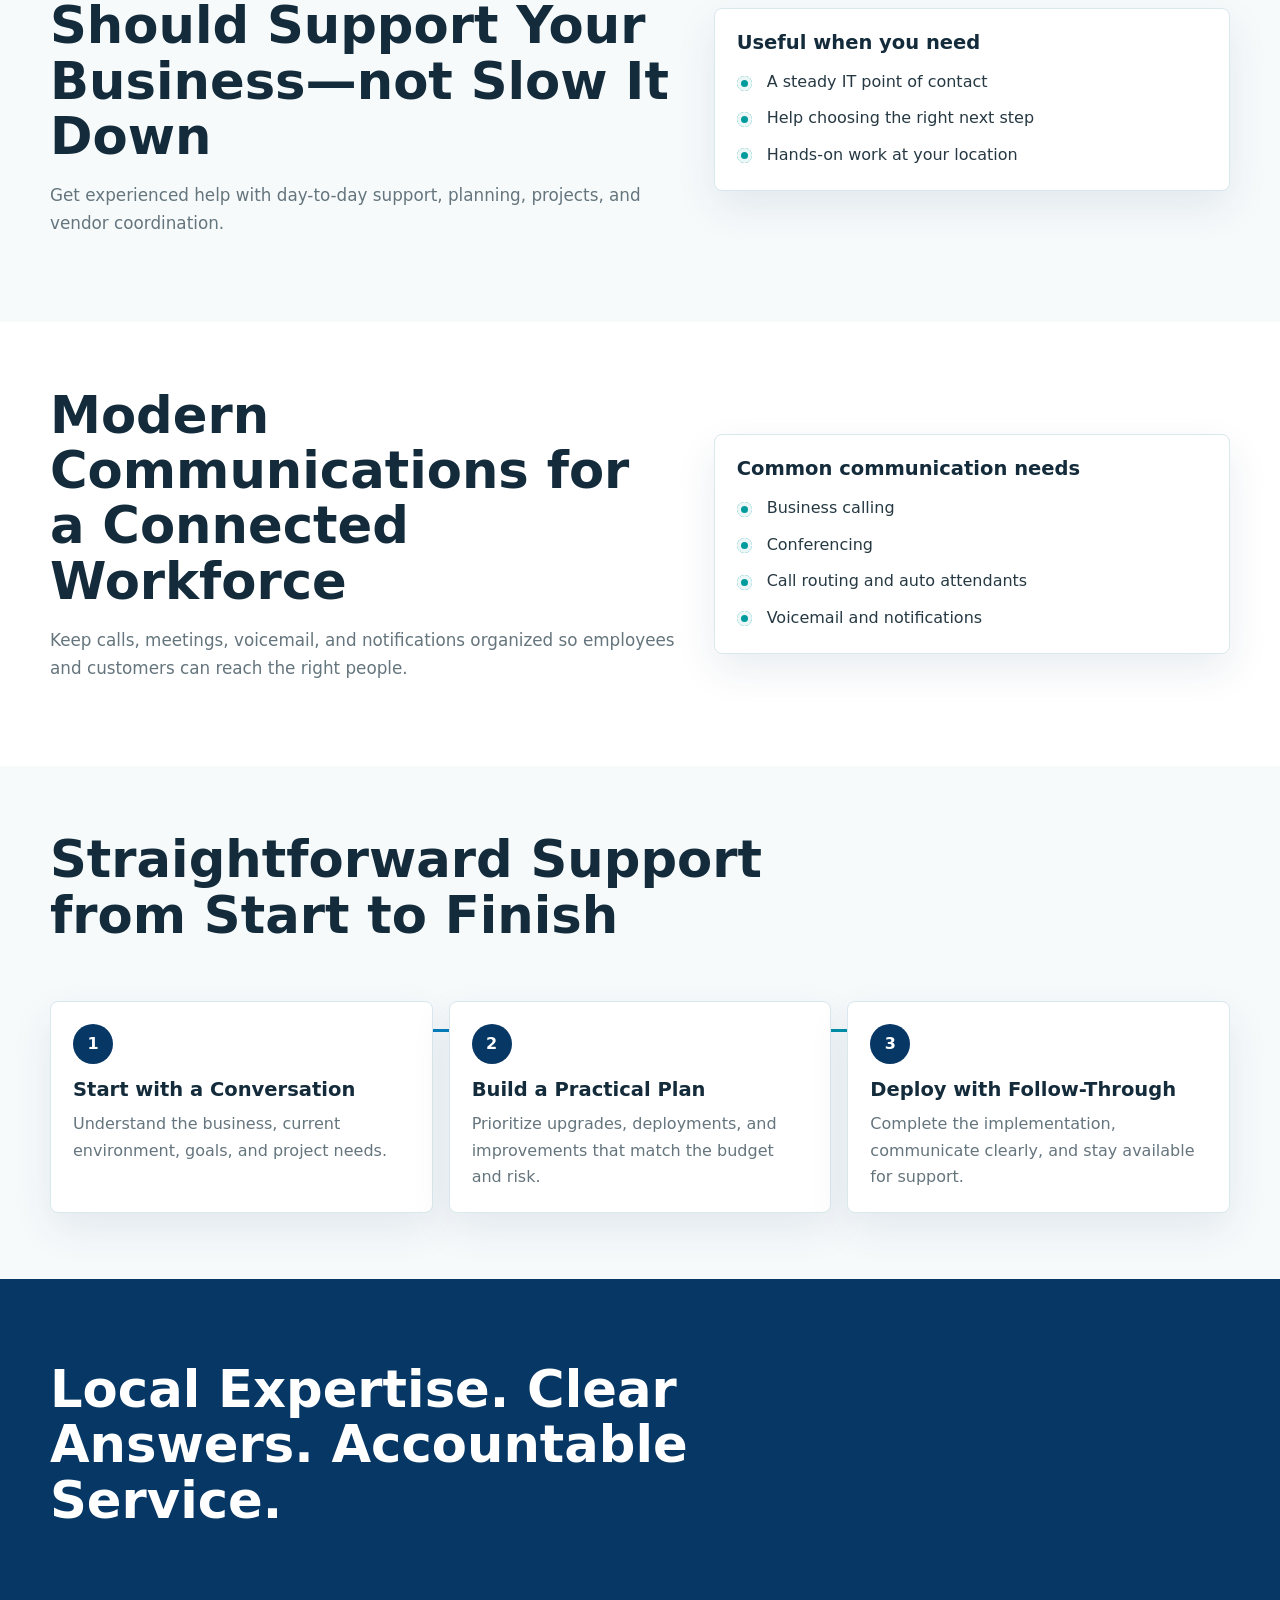
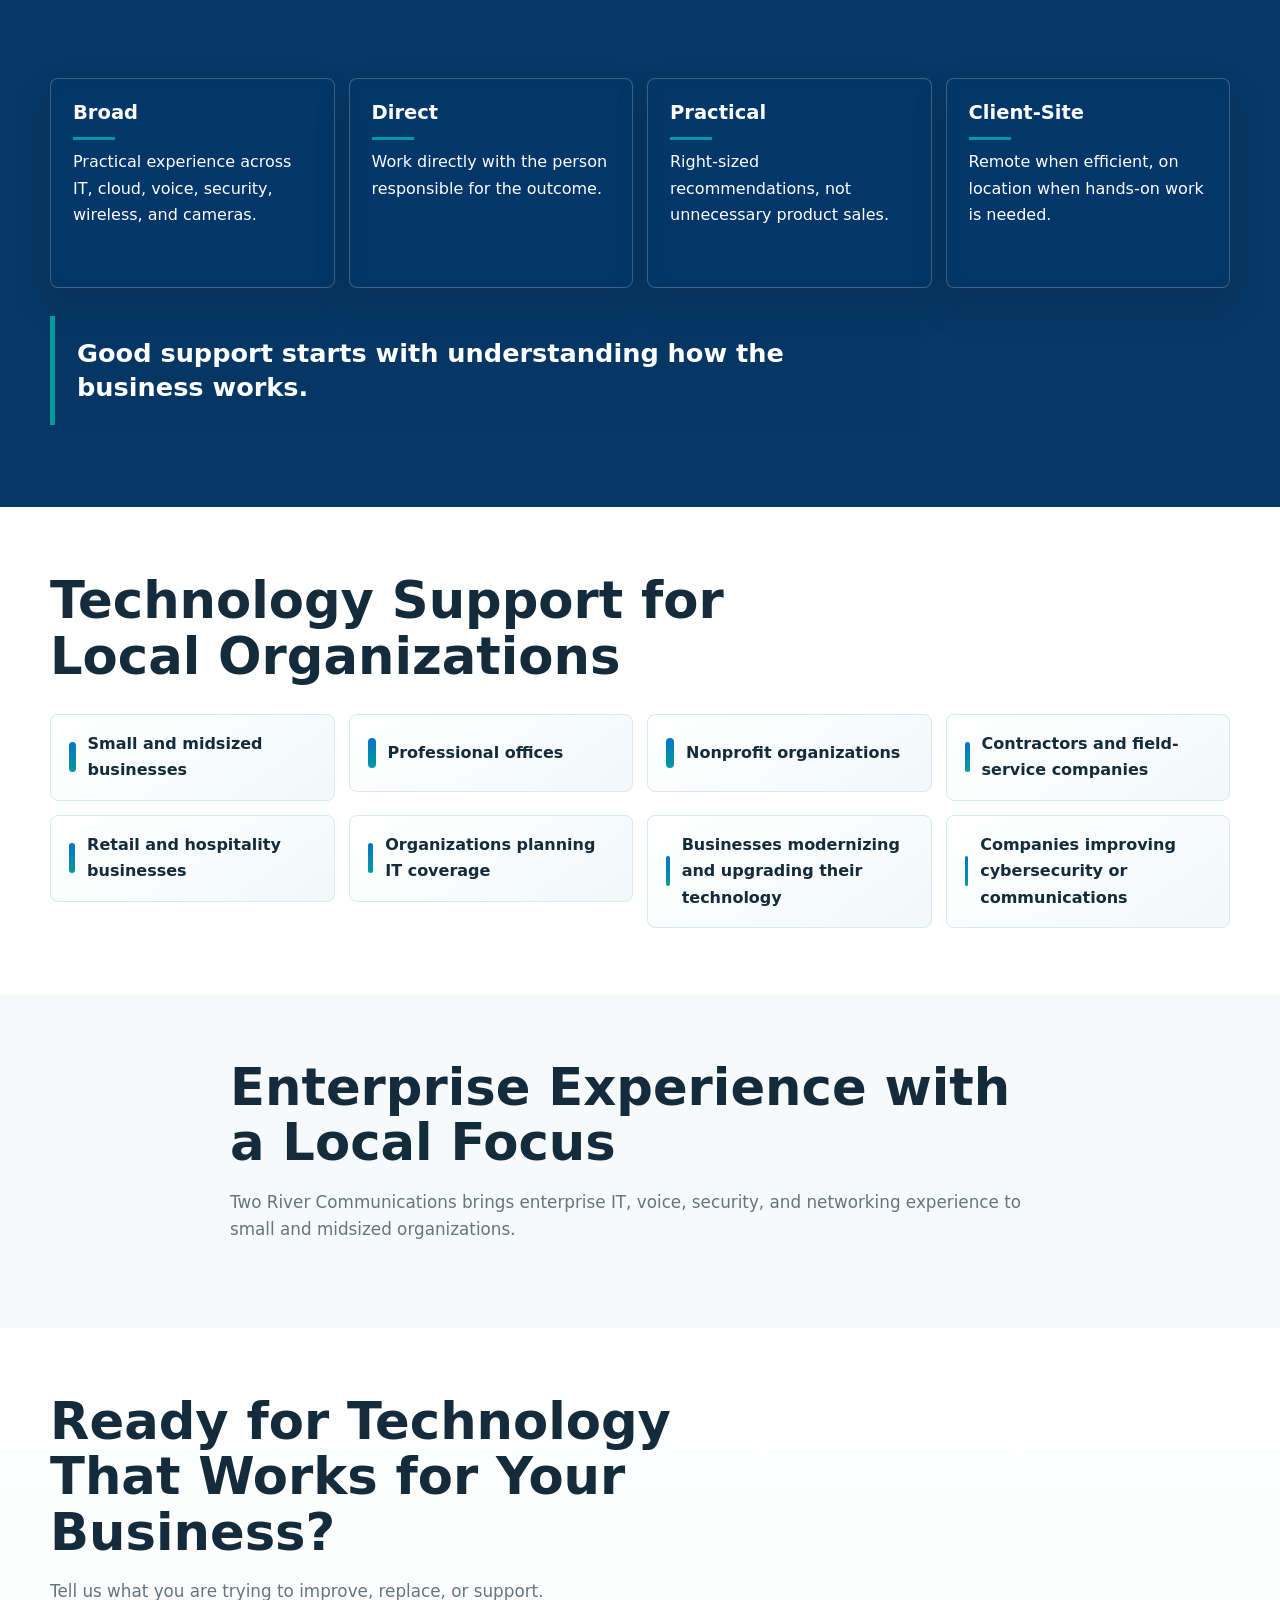
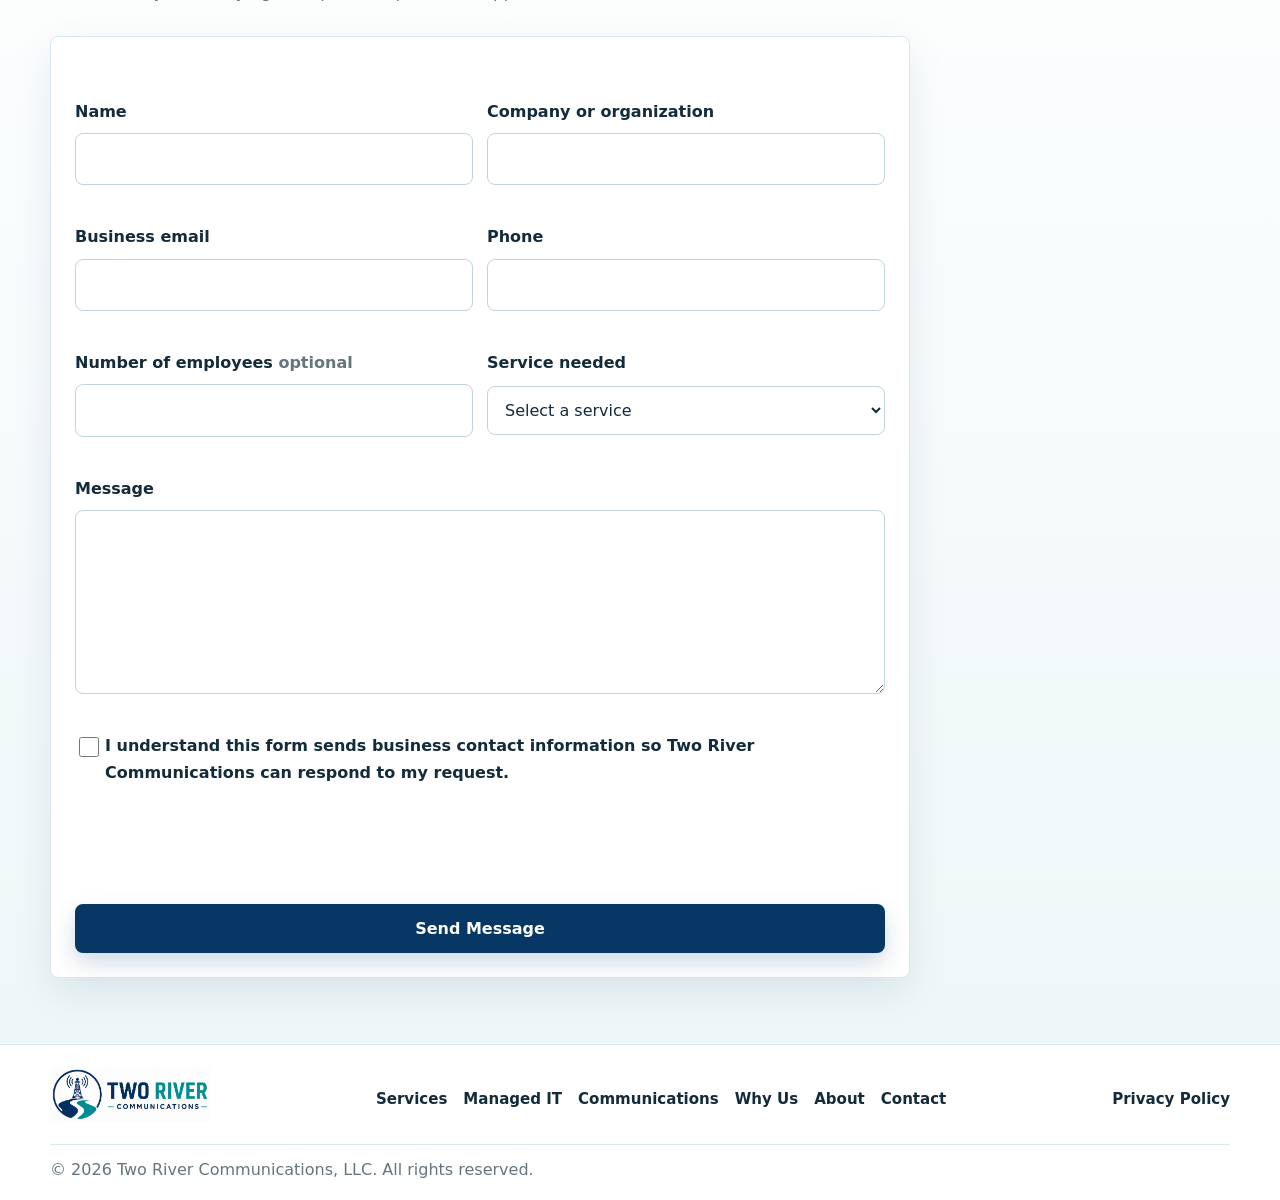
==== commit eb20032c: "Add Turnstile contact form protection" ====
--- a/index.html
+++ b/index.html
@@ -243,100 +243,76 @@
       </section>
 
       <section class="section contact-section" id="contact" aria-labelledby="contact-title">
-        <div class="container contact-grid">
-          <div class="contact-copy reveal">
-            <h2 id="contact-title">Let&rsquo;s Talk About Your Business Technology</h2>
+        <div class="container">
+          <div class="section-intro contact-intro reveal">
+            <h2 id="contact-title">Ready for Technology That Works for Your Business?</h2>
             <p>Tell us what you are trying to improve, replace, or support.</p>
-
-            <dl class="contact-details">
-              <div>
-                <dt>Phone</dt>
-                <dd><span data-business-field="phone">[PHONE NUMBER]</span></dd>
-              </div>
-              <div>
-                <dt>Email</dt>
-                <dd><a data-business-field="emailLink" href="mailto:[EMAIL ADDRESS]">[EMAIL ADDRESS]</a></dd>
-              </div>
-              <div>
-                <dt>Service area</dt>
-                <dd><span data-business-field="serviceArea">The Lehigh Valley and surrounding area</span></dd>
-              </div>
-              <div hidden data-business-hours>
-                <dt>Business hours</dt>
-                <dd data-business-field="hours"></dd>
-              </div>
-            </dl>
-          </div>
-
-          <form class="contact-form reveal" action="/api/contact" method="post" novalidate data-contact-form>
-            <div class="form-status" role="status" aria-live="polite" data-form-status></div>
-            <div class="form-row">
-              <label for="name">Name</label>
-              <input id="name" name="name" type="text" autocomplete="name" required maxlength="100">
-              <span class="field-error" id="name-error"></span>
-            </div>
-            <div class="form-row">
-              <label for="company">Company or organization</label>
-              <input id="company" name="company" type="text" autocomplete="organization" required maxlength="120">
-              <span class="field-error" id="company-error"></span>
-            </div>
-            <div class="form-row">
-              <label for="email">Business email</label>
-              <input id="email" name="email" type="email" autocomplete="email" required maxlength="160">
-              <span class="field-error" id="email-error"></span>
-            </div>
-            <div class="form-row">
-              <label for="phone">Phone</label>
-              <input id="phone" name="phone" type="tel" autocomplete="tel" required maxlength="40">
-              <span class="field-error" id="phone-error"></span>
-            </div>
-            <div class="form-row">
-              <label for="employees">Number of employees <span>optional</span></label>
-              <input id="employees" name="employees" type="text" inputmode="numeric" maxlength="30">
-              <span class="field-error" id="employees-error"></span>
-            </div>
-            <div class="form-row">
-              <label for="service">Service needed</label>
-              <select id="service" name="service" required>
-                <option value="">Select a service</option>
-                <option>Managed IT Services</option>
-                <option>Microsoft 365 or Cloud Services</option>
-                <option>Cybersecurity</option>
-                <option>Business Voice or VoIP</option>
-                <option>Network or Managed Wi-Fi</option>
-                <option>IP Security Camera Systems</option>
-                <option>Fixed Wireless or Connectivity</option>
-                <option>Workstation or Infrastructure Support</option>
-                <option>Technology Consulting</option>
-                <option>Other</option>
-              </select>
-              <span class="field-error" id="service-error"></span>
-            </div>
-            <div class="form-row form-row--full">
-              <label for="message">Message</label>
-              <textarea id="message" name="message" rows="6" required maxlength="2000"></textarea>
-              <span class="field-error" id="message-error"></span>
-            </div>
-            <div class="form-row form-row--full checkbox-row">
-              <input id="privacy" name="privacy" type="checkbox" required>
-              <label for="privacy">I understand this form sends business contact information so Two River Communications can respond to my request.</label>
-              <span class="field-error" id="privacy-error"></span>
-            </div>
-            <div class="honeypot" aria-hidden="true">
-              <label for="website">Website</label>
-              <input id="website" name="website" type="text" tabindex="-1" autocomplete="off">
-            </div>
-            <button class="button" type="submit" data-submit-button>Send Message</button>
-          </form>
-        </div>
-      </section>
-
-      <section class="final-cta" aria-labelledby="final-cta-title">
-        <div class="container final-cta-inner reveal">
-          <h2 id="final-cta-title">Ready for Technology That Works for Your Business?</h2>
-          <div class="final-actions">
-            <a class="button" href="#contact">Schedule a Consultation</a>
-            <a class="button button--secondary" href="#contact" data-call-button>Call [PHONE NUMBER]</a>
+          </div>
+
+          <div class="contact-grid">
+            <form class="contact-form reveal" action="/api/contact" method="post" novalidate data-contact-form>
+              <div class="form-status" role="status" aria-live="polite" data-form-status></div>
+              <div class="form-row">
+                <label for="name">Name</label>
+                <input id="name" name="name" type="text" autocomplete="name" required maxlength="100">
+                <span class="field-error" id="name-error"></span>
+              </div>
+              <div class="form-row">
+                <label for="company">Company or organization</label>
+                <input id="company" name="company" type="text" autocomplete="organization" required maxlength="120">
+                <span class="field-error" id="company-error"></span>
+              </div>
+              <div class="form-row">
+                <label for="email">Business email</label>
+                <input id="email" name="email" type="email" autocomplete="email" required maxlength="160">
+                <span class="field-error" id="email-error"></span>
+              </div>
+              <div class="form-row">
+                <label for="phone">Phone</label>
+                <input id="phone" name="phone" type="tel" autocomplete="tel" required maxlength="40">
+                <span class="field-error" id="phone-error"></span>
+              </div>
+              <div class="form-row">
+                <label for="employees">Number of employees <span>optional</span></label>
+                <input id="employees" name="employees" type="text" inputmode="numeric" maxlength="30">
+                <span class="field-error" id="employees-error"></span>
+              </div>
+              <div class="form-row">
+                <label for="service">Service needed</label>
+                <select id="service" name="service" required>
+                  <option value="">Select a service</option>
+                  <option>Managed IT Services</option>
+                  <option>Microsoft 365 or Cloud Services</option>
+                  <option>Cybersecurity</option>
+                  <option>Business Voice or VoIP</option>
+                  <option>Network or Managed Wi-Fi</option>
+                  <option>IP Security Camera Systems</option>
+                  <option>Fixed Wireless or Connectivity</option>
+                  <option>Workstation or Infrastructure Support</option>
+                  <option>Technology Consulting</option>
+                  <option>Other</option>
+                </select>
+                <span class="field-error" id="service-error"></span>
+              </div>
+              <div class="form-row form-row--full">
+                <label for="message">Message</label>
+                <textarea id="message" name="message" rows="6" required maxlength="2000"></textarea>
+                <span class="field-error" id="message-error"></span>
+              </div>
+              <div class="form-row form-row--full checkbox-row">
+                <input id="privacy" name="privacy" type="checkbox" required>
+                <label for="privacy">I understand this form sends business contact information so Two River Communications can respond to my request.</label>
+                <span class="field-error" id="privacy-error"></span>
+              </div>
+              <div class="form-row form-row--full turnstile-row" data-turnstile-row hidden>
+                <div data-turnstile-widget></div>
+              </div>
+              <div class="honeypot" aria-hidden="true">
+                <label for="website">Website</label>
+                <input id="website" name="website" type="text" tabindex="-1" autocomplete="off">
+              </div>
+              <button class="button" type="submit" data-submit-button>Send Message</button>
+            </form>
           </div>
         </div>
       </section>
--- a/css/styles.css
+++ b/css/styles.css
@@ -116,8 +116,7 @@
 }
 
 .section-intro h2,
-.feature-copy h2,
-.final-cta h2 {
+.feature-copy h2 {
   margin: 0 0 18px;
   color: var(--brand-dark);
   font-size: clamp(2rem, 4vw, 3.2rem);
@@ -125,14 +124,12 @@
 }
 
 .section-intro h2:last-child,
-.feature-copy h2:last-child,
-.final-cta h2:last-child {
+.feature-copy h2:last-child {
   margin-bottom: 0;
 }
 
 .section-intro p,
-.feature-copy p,
-.contact-copy p {
+.feature-copy p {
   margin: 0 0 18px;
   color: var(--brand-muted);
   font-size: 1.05rem;
@@ -369,8 +366,7 @@
   color: var(--brand-navy);
 }
 
-.hero-actions,
-.final-actions {
+.hero-actions {
   display: flex;
   flex-wrap: wrap;
   gap: 14px;
@@ -470,8 +466,7 @@
 }
 
 .two-column,
-.about-grid,
-.contact-grid {
+.about-grid {
   display: grid;
   grid-template-columns: minmax(0, 1fr) minmax(320px, 0.82fr);
   gap: 34px;
@@ -557,10 +552,19 @@
 }
 
 .dark-section {
+  min-height: clamp(760px, 92svh, 980px);
+  display: flex;
+  align-items: center;
   background:
-    linear-gradient(135deg, rgba(7, 55, 101, 0.98), rgba(19, 43, 58, 0.98)),
+    linear-gradient(90deg, rgba(7, 55, 101, 0.76), rgba(7, 55, 101, 0.34)),
+    linear-gradient(180deg, rgba(7, 55, 101, 0.18), rgba(7, 55, 101, 0.74) 68%, rgba(7, 55, 101, 0.88)),
+    url("../assets/lehigh-river-bridge.jpg") center 42% / cover no-repeat fixed,
     var(--brand-navy);
   color: var(--brand-white);
+}
+
+.dark-section .section-intro {
+  margin-bottom: clamp(86px, 12vw, 150px);
 }
 
 .dark-section .section-intro h2,
@@ -575,9 +579,10 @@
 .benefit-block {
   min-height: 210px;
   padding: 22px;
-  background: rgba(255, 255, 255, 0.08);
-  border-color: rgba(255, 255, 255, 0.18);
-  box-shadow: none;
+  background: rgba(7, 55, 101, 0.54);
+  border-color: rgba(255, 255, 255, 0.22);
+  box-shadow: 0 18px 38px rgba(0, 0, 0, 0.12);
+  backdrop-filter: blur(8px) saturate(120%);
 }
 
 .benefit-block h3,
@@ -599,11 +604,27 @@
   margin: 28px 0 0;
   padding: 20px 22px;
   border-left: 5px solid var(--brand-teal);
-  background: rgba(255, 255, 255, 0.08);
+  background: rgba(7, 55, 101, 0.56);
   color: var(--brand-white);
   font-size: clamp(1.25rem, 2vw, 1.7rem);
   font-weight: 800;
   line-height: 1.35;
+}
+
+.dark-section .benefit-block:nth-child(2) {
+  transition-delay: 90ms;
+}
+
+.dark-section .benefit-block:nth-child(3) {
+  transition-delay: 180ms;
+}
+
+.dark-section .benefit-block:nth-child(4) {
+  transition-delay: 270ms;
+}
+
+.dark-section .featured-statement {
+  transition-delay: 340ms;
 }
 
 .industry-grid {
@@ -637,35 +658,7 @@
 }
 
 .contact-grid {
-  align-items: start;
-}
-
-.contact-details {
-  display: grid;
-  gap: 10px;
-  margin: 22px 0 0;
-}
-
-.contact-details div {
-  padding: 14px 16px;
-  border: 1px solid var(--brand-line);
-  border-radius: var(--radius);
-  background: var(--brand-white);
-}
-
-.contact-details dt {
-  margin-bottom: 4px;
-  color: var(--brand-muted);
-  font-size: 0.82rem;
-  font-weight: 800;
-  text-transform: uppercase;
-  letter-spacing: 0.1em;
-}
-
-.contact-details dd {
-  margin: 0;
-  color: var(--brand-dark);
-  font-weight: 800;
+  max-width: 860px;
 }
 
 .contact-form {
@@ -749,6 +742,10 @@
   grid-column: 2;
 }
 
+.turnstile-row {
+  min-height: 65px;
+}
+
 .honeypot {
   position: absolute;
   left: -10000px;
@@ -766,37 +763,6 @@
 
 .form-status.is-error {
   color: #9f2828;
-}
-
-.final-cta {
-  padding: 70px 0;
-  background: var(--brand-navy);
-  color: var(--brand-white);
-}
-
-.final-cta-inner {
-  display: flex;
-  align-items: center;
-  justify-content: space-between;
-  gap: 24px;
-}
-
-.final-cta h2 {
-  max-width: 720px;
-  margin: 0;
-  color: var(--brand-white);
-}
-
-.final-cta .button--secondary {
-  background: transparent;
-  color: var(--brand-white);
-  border-color: rgba(255, 255, 255, 0.38);
-}
-
-.final-cta .button--secondary:hover,
-.final-cta .button--secondary:focus-visible {
-  background: rgba(255, 255, 255, 0.12);
-  color: var(--brand-white);
 }
 
 .site-footer {
@@ -953,10 +919,18 @@
     padding: 52px 0 50px;
   }
 
+  .dark-section {
+    min-height: auto;
+    background-attachment: scroll;
+  }
+
+  .dark-section .section-intro {
+    margin-bottom: 42px;
+  }
+
   .two-column,
   .two-column--reverse,
-  .about-grid,
-  .contact-grid {
+  .about-grid {
     grid-template-columns: 1fr;
     gap: 24px;
   }
@@ -992,10 +966,6 @@
     left: -18px;
   }
 
-  .final-cta-inner {
-    display: grid;
-  }
-
   .footer-grid {
     justify-content: flex-start;
   }
@@ -1011,13 +981,11 @@
   }
 
   .hero-actions,
-  .final-actions,
   .contact-form .button {
     width: 100%;
   }
 
-  .hero-actions .button,
-  .final-actions .button {
+  .hero-actions .button {
     width: 100%;
   }
 
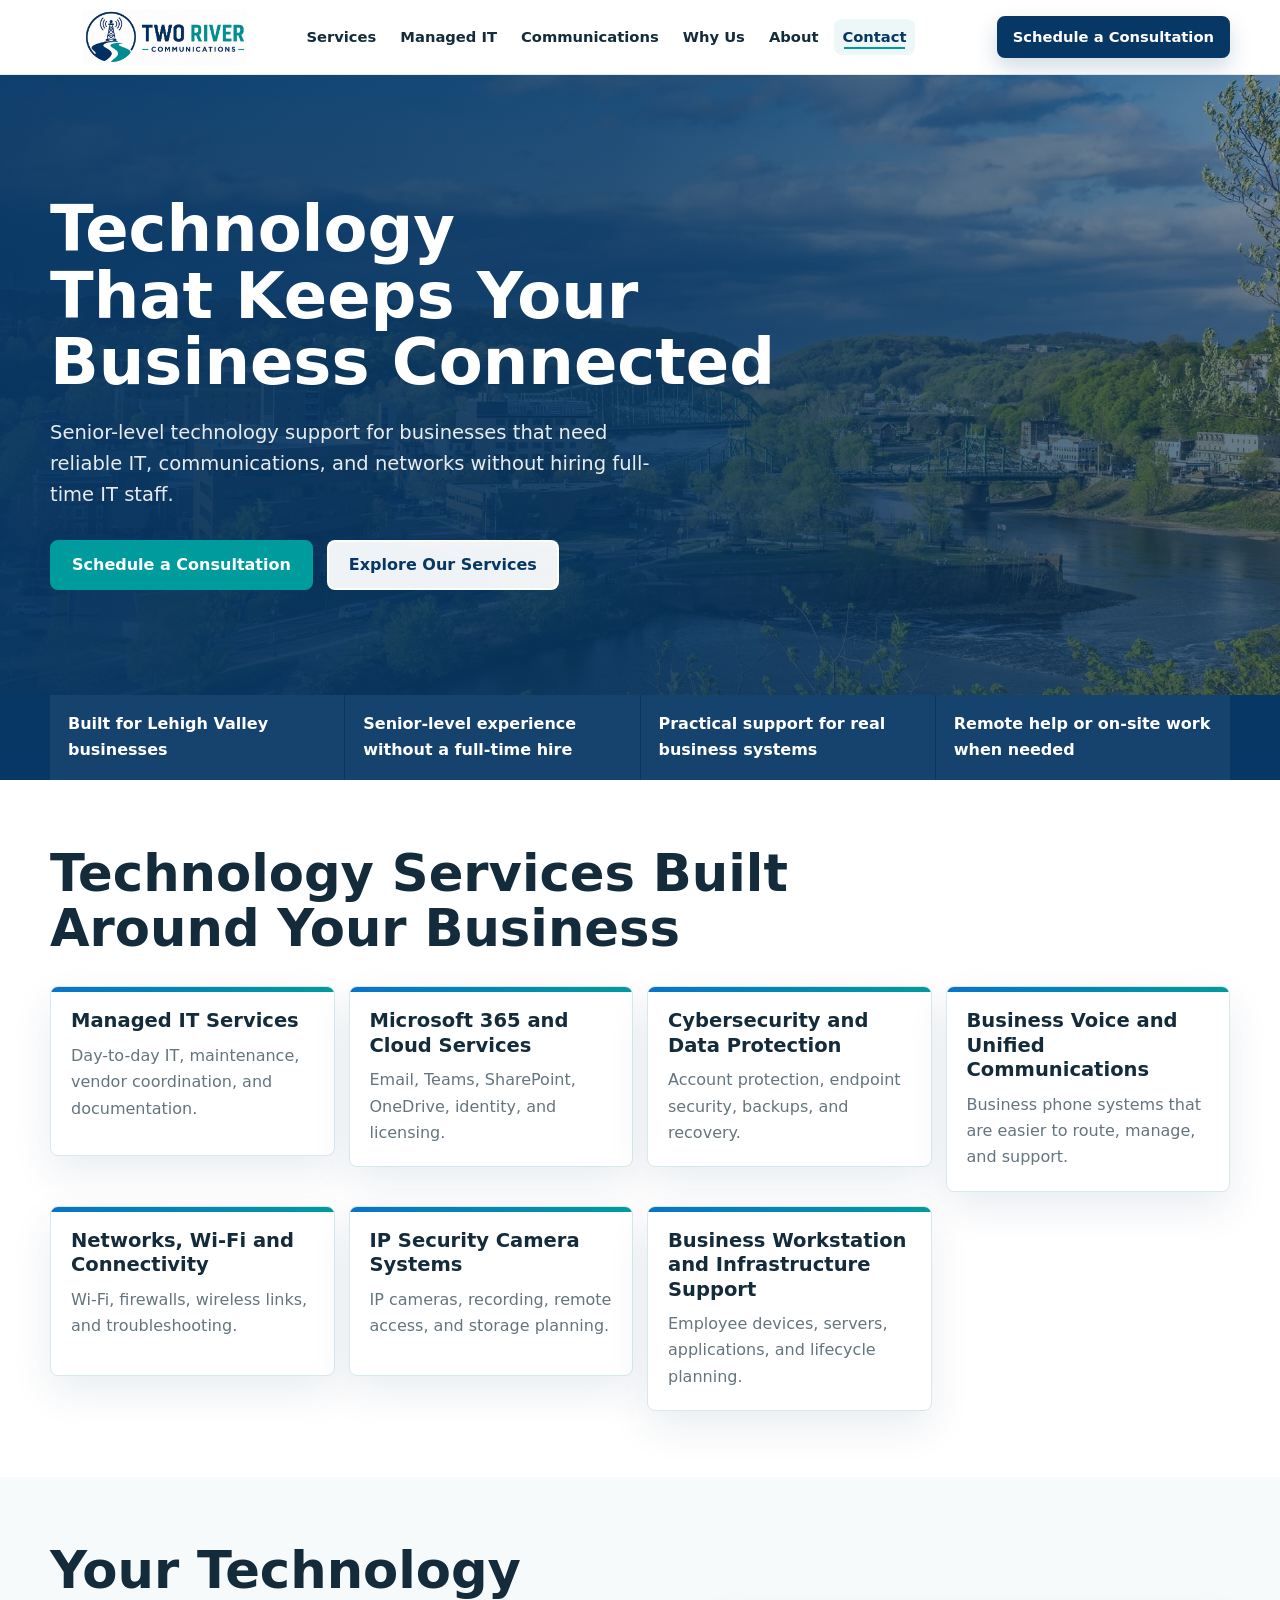
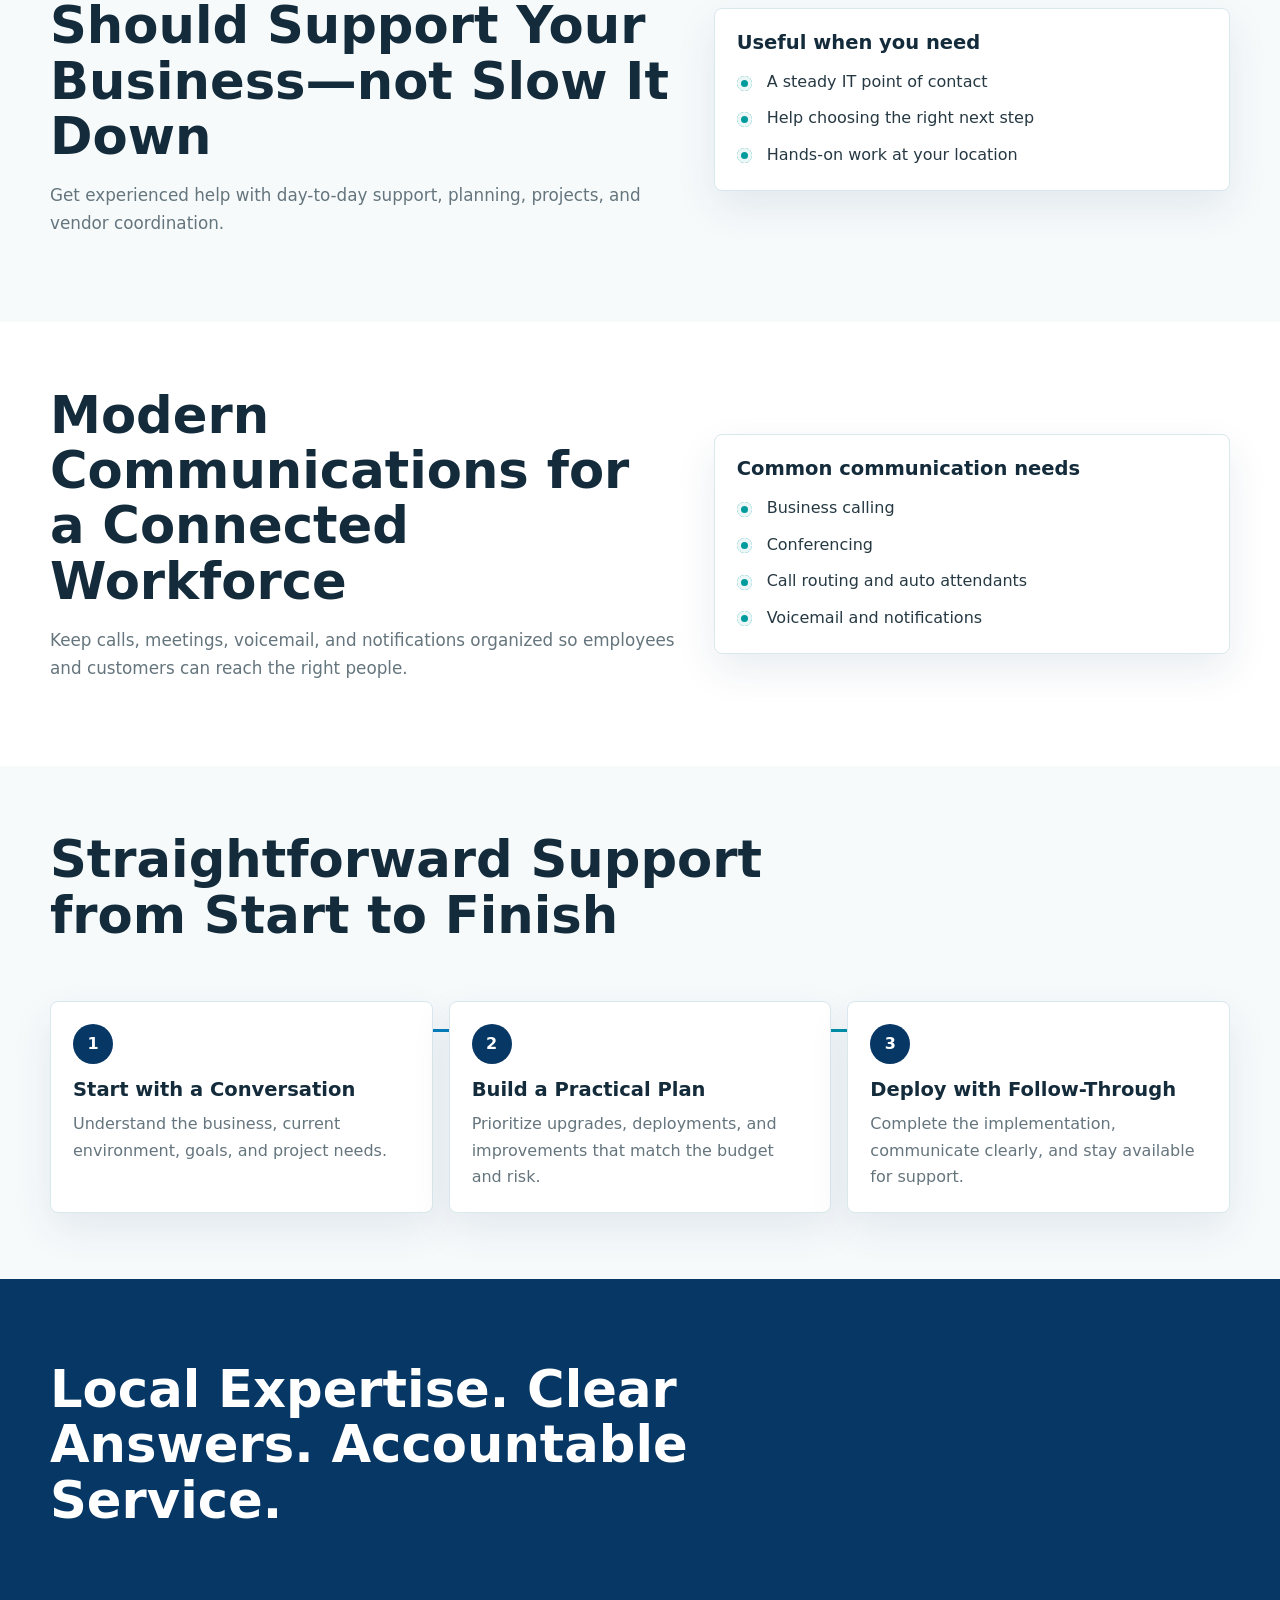
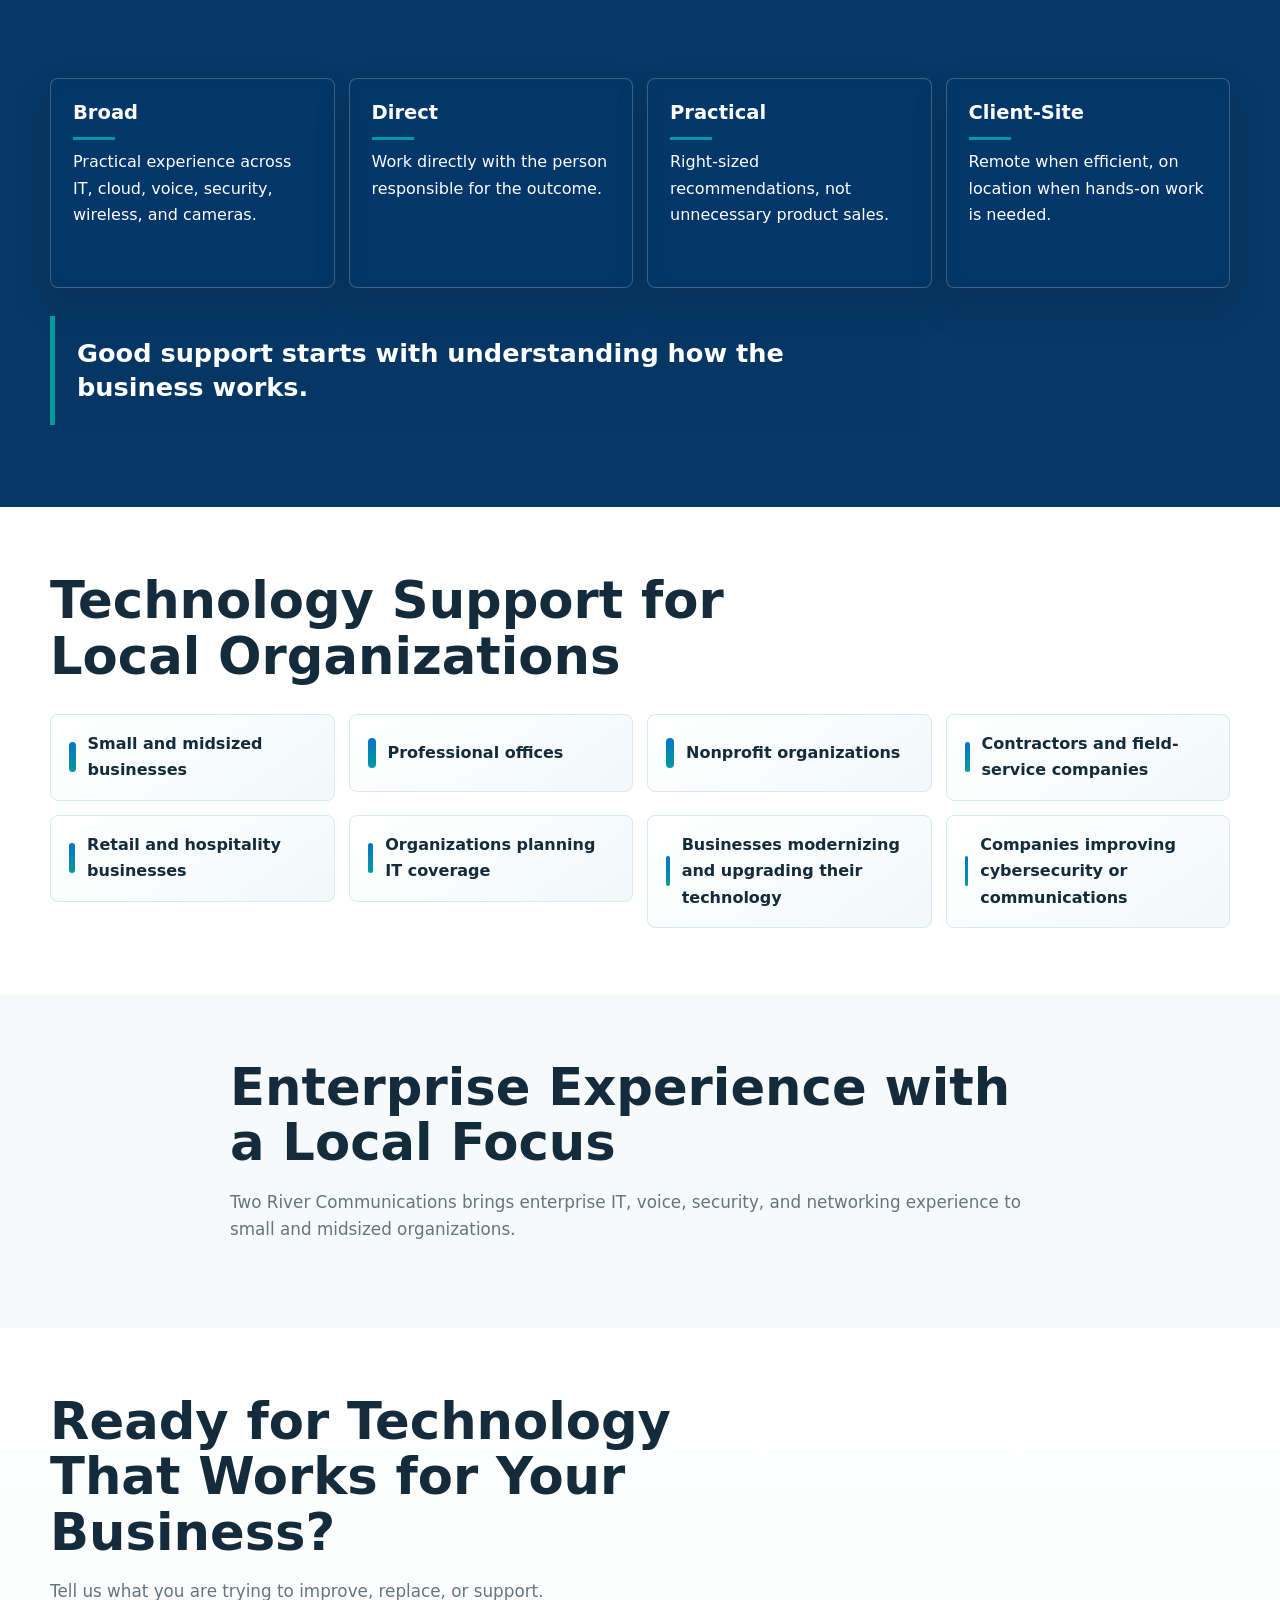
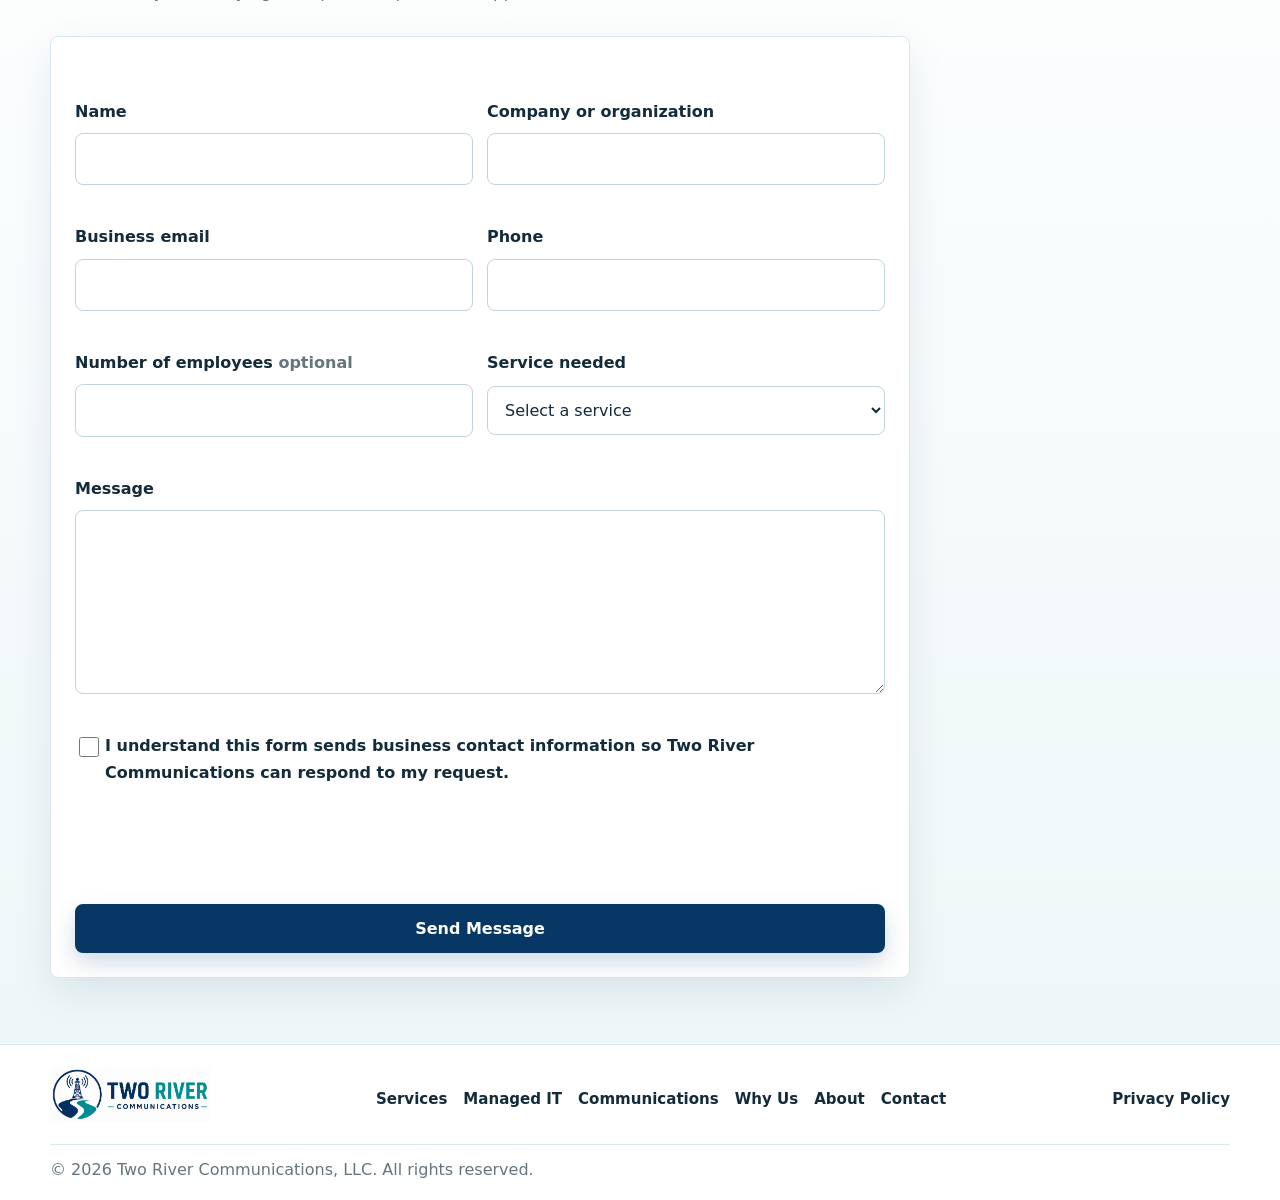
==== commit bc394188: "Refine trust strip copy" ====
--- a/index.html
+++ b/index.html
@@ -5,16 +5,16 @@
     <meta name="viewport" content="width=device-width, initial-scale=1">
     <title>Two River Communications | Business IT Support in the Lehigh Valley</title>
     <meta name="description" content="Two River Communications provides managed IT services, Microsoft 365 support, cybersecurity, business voice, networking, IP security camera systems, and connectivity for organizations in the Lehigh Valley and surrounding area.">
-    <link rel="canonical" href="https://[DOMAIN NAME]/">
+    <link rel="canonical" href="https://tworivercomms.com/">
     <meta property="og:type" content="website">
     <meta property="og:title" content="Two River Communications | Business IT Support in the Lehigh Valley">
     <meta property="og:description" content="Managed IT, Microsoft 365, cybersecurity, business voice, networking, IP security camera systems, and connectivity for the Lehigh Valley and surrounding area.">
-    <meta property="og:url" content="https://[DOMAIN NAME]/">
-    <meta property="og:image" content="https://[DOMAIN NAME]/assets/two-river-communications-logo.png">
+    <meta property="og:url" content="https://tworivercomms.com/">
+    <meta property="og:image" content="https://tworivercomms.com/assets/two-river-communications-logo.png">
     <meta name="twitter:card" content="summary_large_image">
     <meta name="twitter:title" content="Two River Communications | Business IT Support in the Lehigh Valley">
     <meta name="twitter:description" content="Responsive business IT, communications, camera system, and connectivity support for the Lehigh Valley and surrounding area.">
-    <meta name="twitter:image" content="https://[DOMAIN NAME]/assets/two-river-communications-logo.png">
+    <meta name="twitter:image" content="https://tworivercomms.com/assets/two-river-communications-logo.png">
     <link rel="icon" href="assets/two-river-communications-logo.png">
     <link rel="preload" href="assets/two-river-communications-logo.png" as="image">
     <link rel="preload" href="assets/lehigh-valley-river-view.jpg" as="image">
@@ -76,10 +76,10 @@
 
       <section class="trust-strip" aria-label="Company trust points">
         <div class="container trust-grid">
-          <p>Serving the Lehigh Valley and surrounding area</p>
-          <p>More than 20 years of technology experience</p>
-          <p>Business technology only</p>
-          <p>Remote support and client-site visits</p>
+          <p>Built for Lehigh Valley businesses</p>
+          <p>Senior-level experience without a full-time hire</p>
+          <p>Practical support for real business systems</p>
+          <p>Remote help or on-site work when needed</p>
         </div>
       </section>
 
@@ -336,7 +336,7 @@
         <div class="footer-contact">
           <a href="#contact" data-footer-phone hidden>[PHONE NUMBER]</a>
           <a href="mailto:[EMAIL ADDRESS]" data-footer-email hidden>[EMAIL ADDRESS]</a>
-          <a href="#" aria-disabled="true">Privacy Policy</a>
+          <a href="privacy-policy.html">Privacy Policy</a>
         </div>
       </div>
       <div class="container footer-bottom">
--- a/css/styles.css
+++ b/css/styles.css
@@ -653,6 +653,57 @@
   background: linear-gradient(var(--brand-blue), var(--brand-teal));
 }
 
+.policy-section {
+  background: linear-gradient(180deg, var(--brand-white), var(--brand-light));
+}
+
+.policy-content {
+  max-width: 900px;
+  padding: 34px;
+  border: 1px solid var(--brand-line);
+  border-radius: var(--radius);
+  background: var(--brand-white);
+  box-shadow: var(--shadow-soft);
+}
+
+.policy-kicker {
+  margin: 0 0 12px;
+  color: var(--brand-teal-dark);
+  font-weight: 850;
+}
+
+.policy-content h1 {
+  margin: 0 0 24px;
+  color: var(--brand-dark);
+  font-size: clamp(2.4rem, 5vw, 4rem);
+  line-height: 1.04;
+}
+
+.policy-content h2 {
+  margin: 34px 0 12px;
+  color: var(--brand-dark);
+  font-size: clamp(1.45rem, 2.4vw, 2rem);
+  line-height: 1.16;
+}
+
+.policy-content h3 {
+  margin: 22px 0 10px;
+  color: var(--brand-navy);
+  font-size: 1.15rem;
+}
+
+.policy-content p,
+.policy-content li {
+  color: var(--brand-text);
+}
+
+.policy-content ul {
+  display: grid;
+  gap: 6px;
+  padding-left: 22px;
+  margin: 0 0 18px;
+}
+
 .contact-section {
   background: linear-gradient(180deg, var(--brand-white), var(--brand-light));
 }
@@ -1005,6 +1056,10 @@
     padding: 18px;
   }
 
+  .policy-content {
+    padding: 22px;
+  }
+
   .checkbox-row {
     grid-template-columns: 22px minmax(0, 1fr);
   }
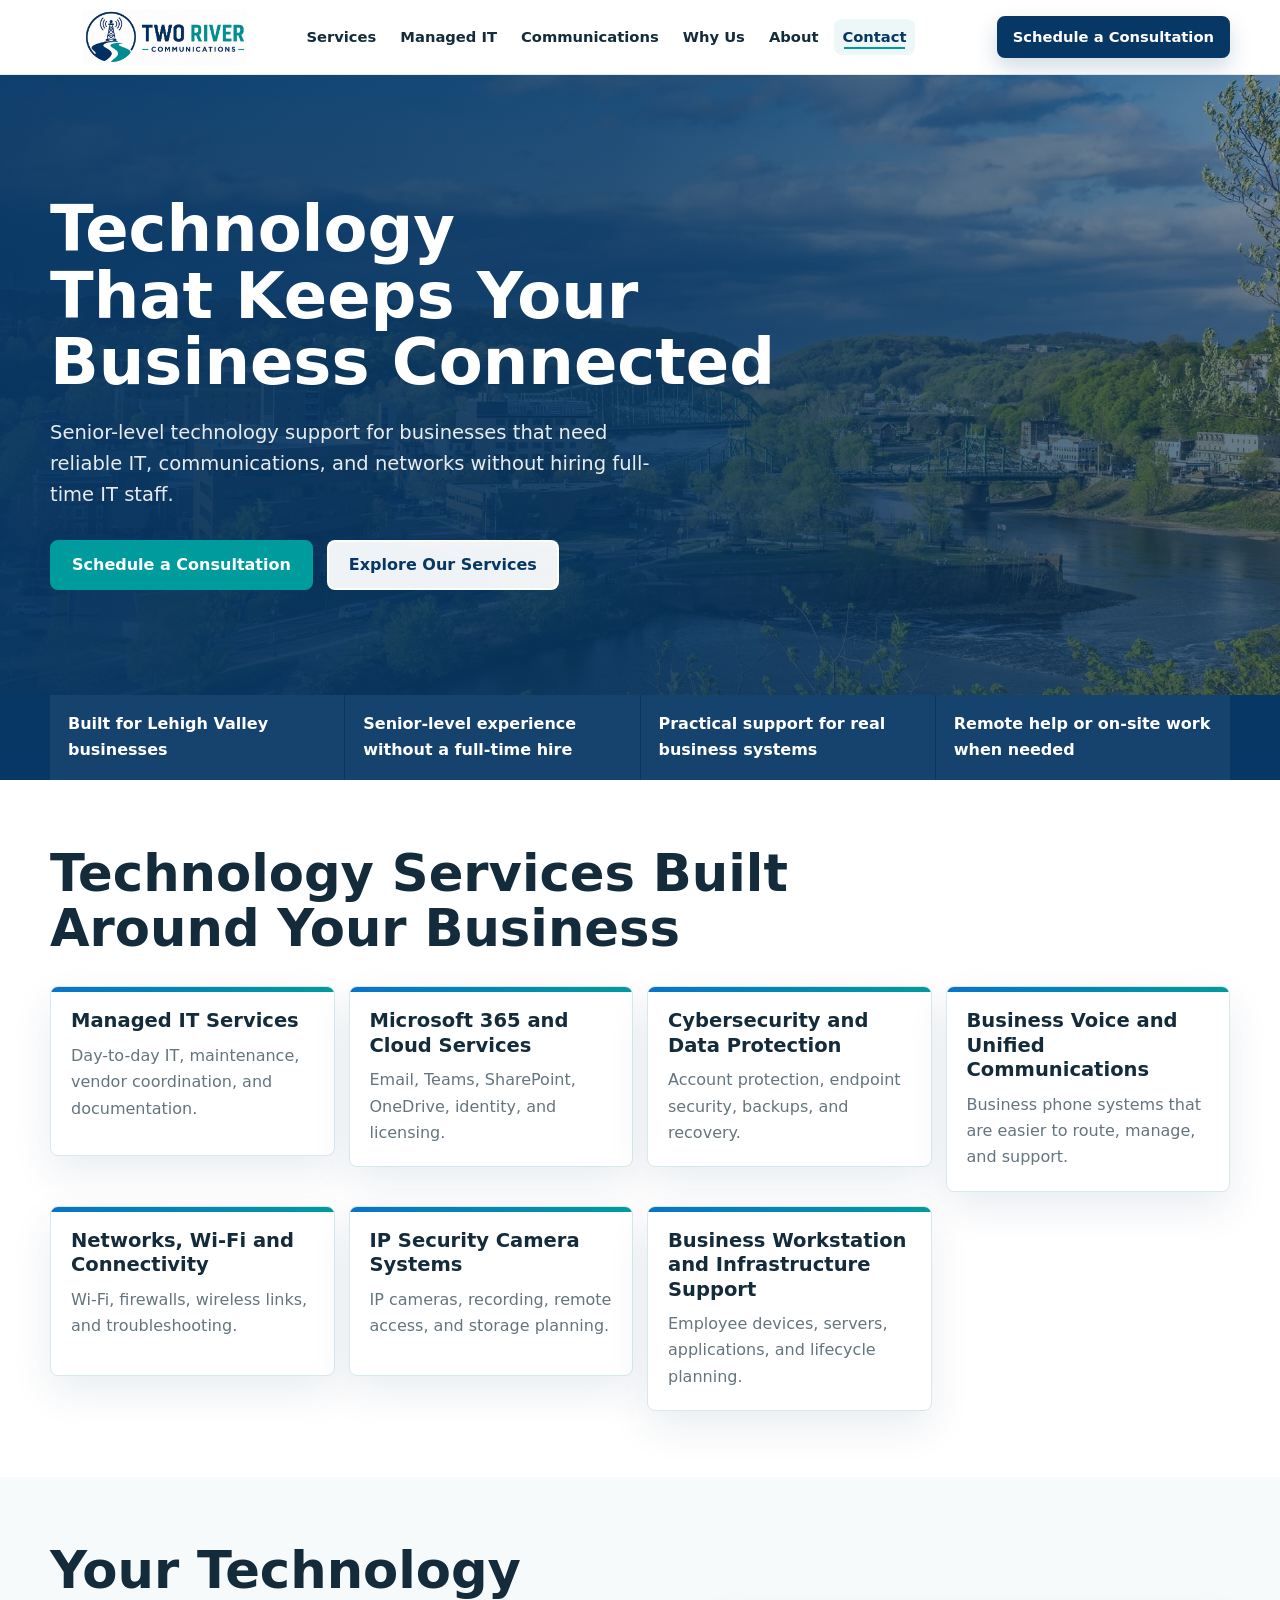
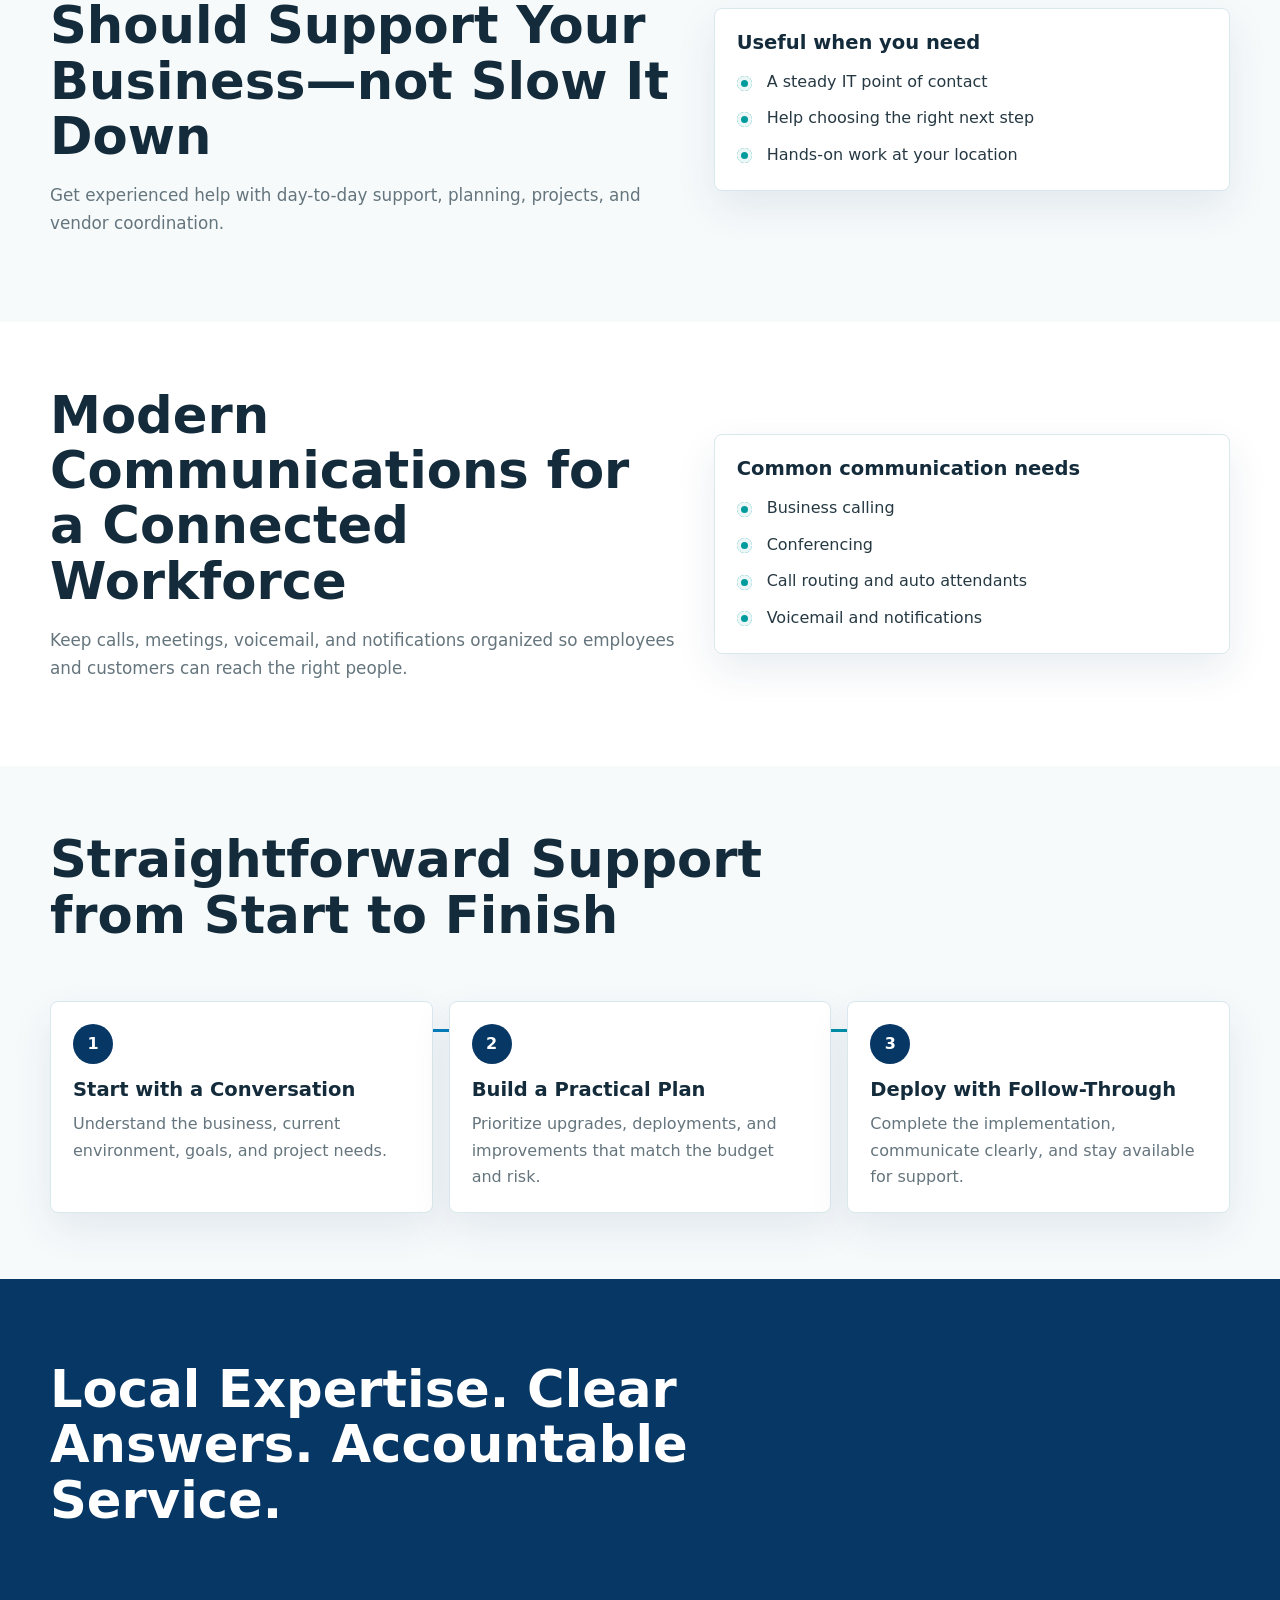
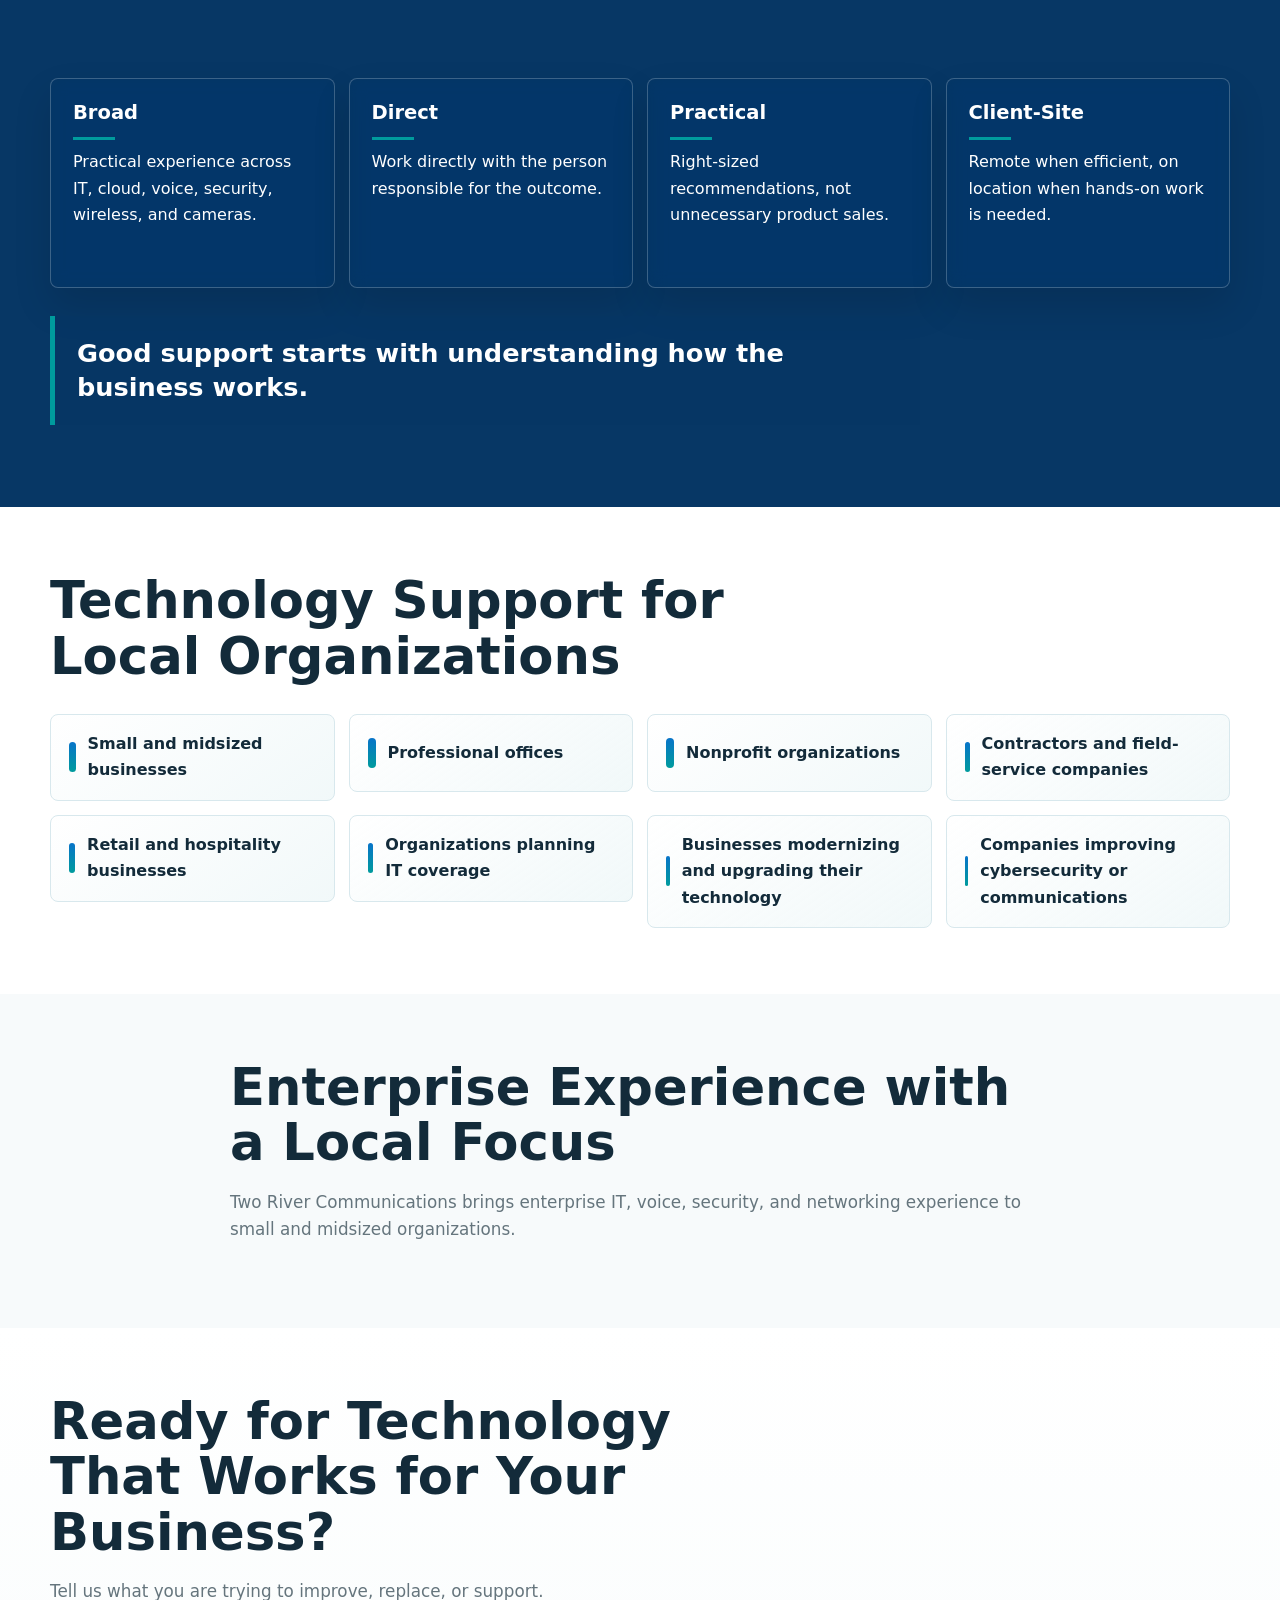
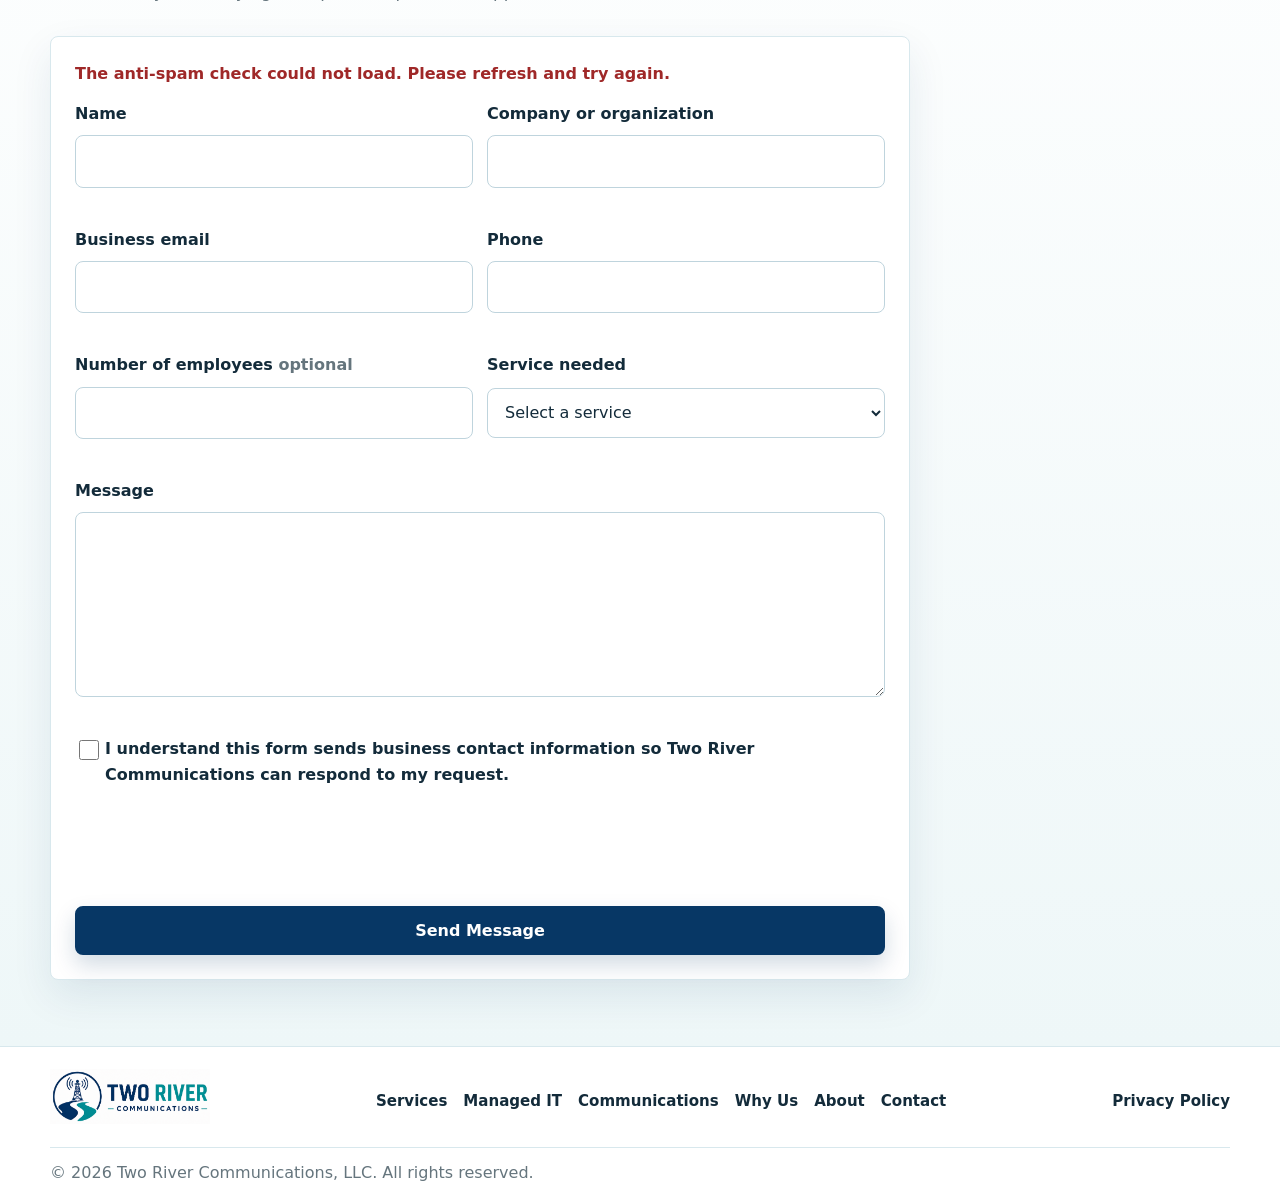
==== commit 9b5d607c: "Wire Turnstile widget secret" ====
--- a/index.html
+++ b/index.html
@@ -305,7 +305,7 @@
                 <span class="field-error" id="privacy-error"></span>
               </div>
               <div class="form-row form-row--full turnstile-row" data-turnstile-row hidden>
-                <div data-turnstile-widget></div>
+                <div class="cf-turnstile" data-sitekey="0x4AAAAAAD-ZqJrwyuQvV1Kd" data-action="turnstile-spin-v2" data-turnstile-widget></div>
               </div>
               <div class="honeypot" aria-hidden="true">
                 <label for="website">Website</label>
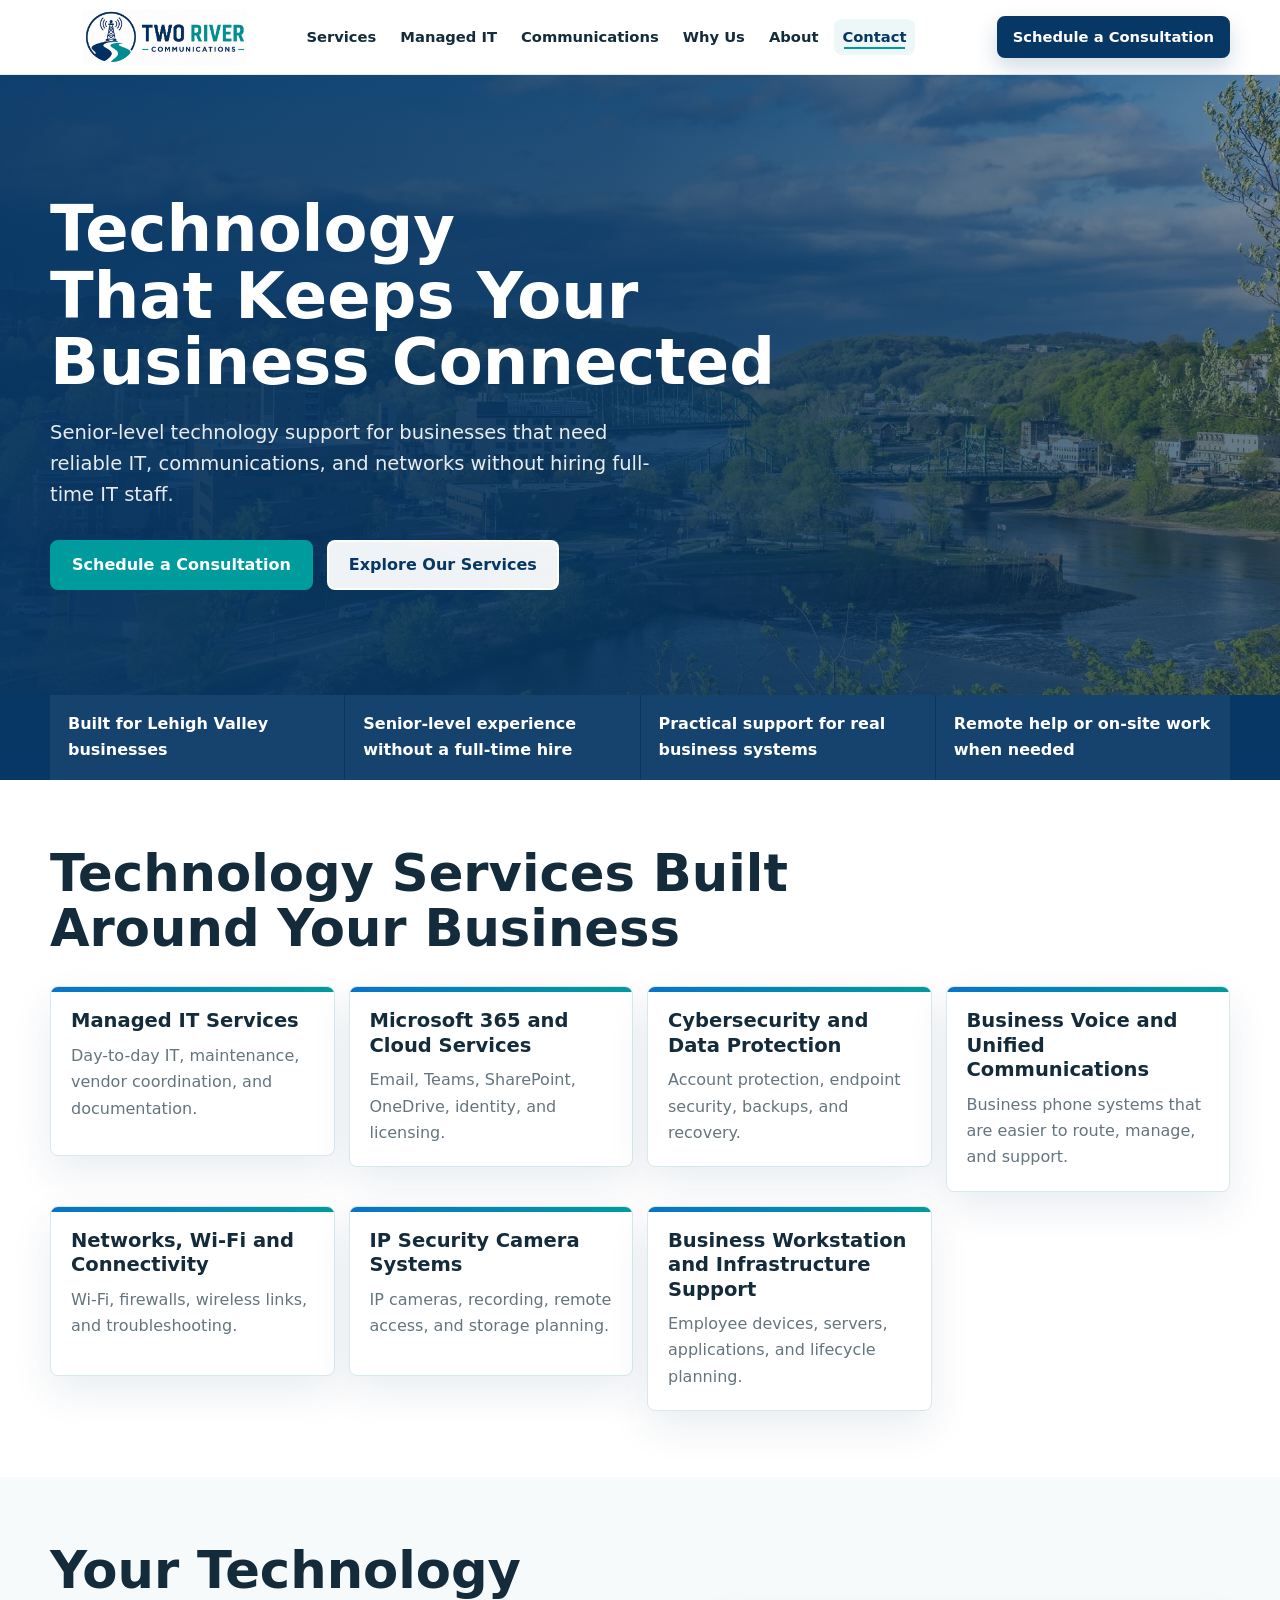
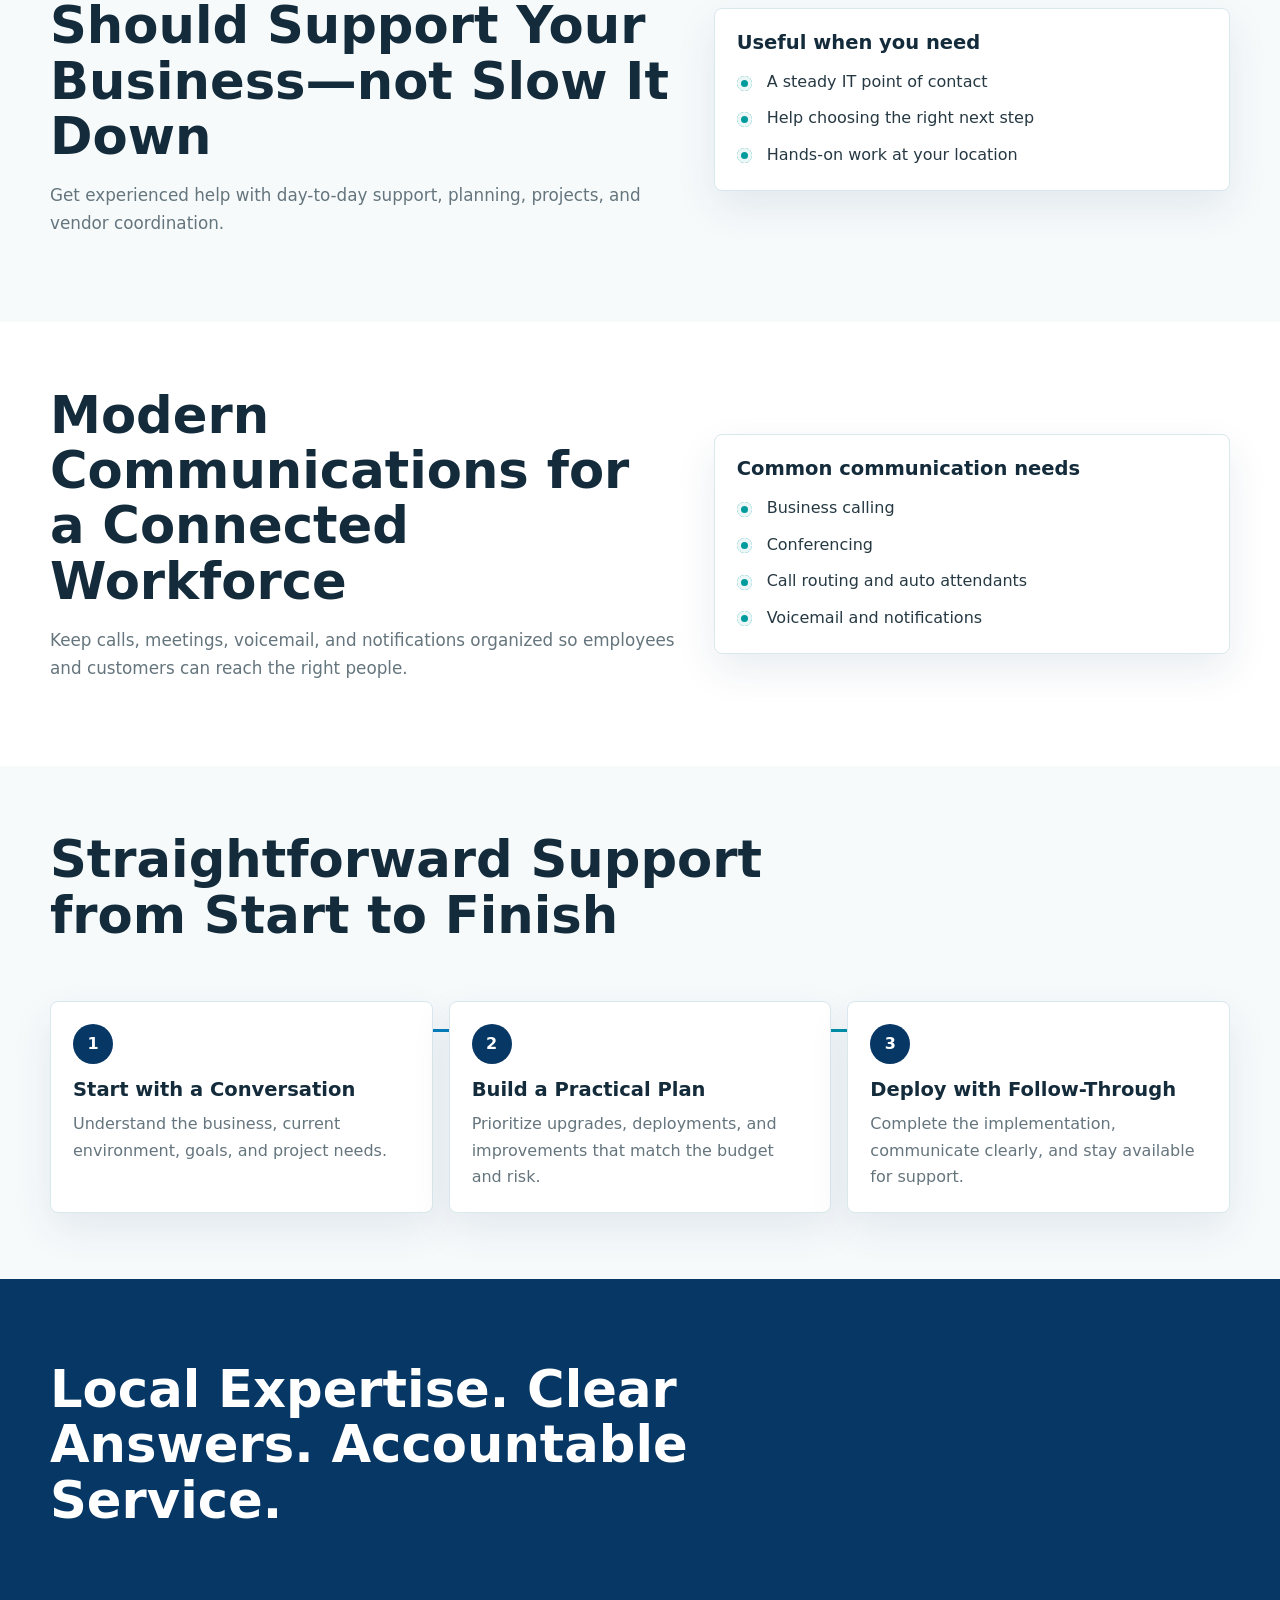
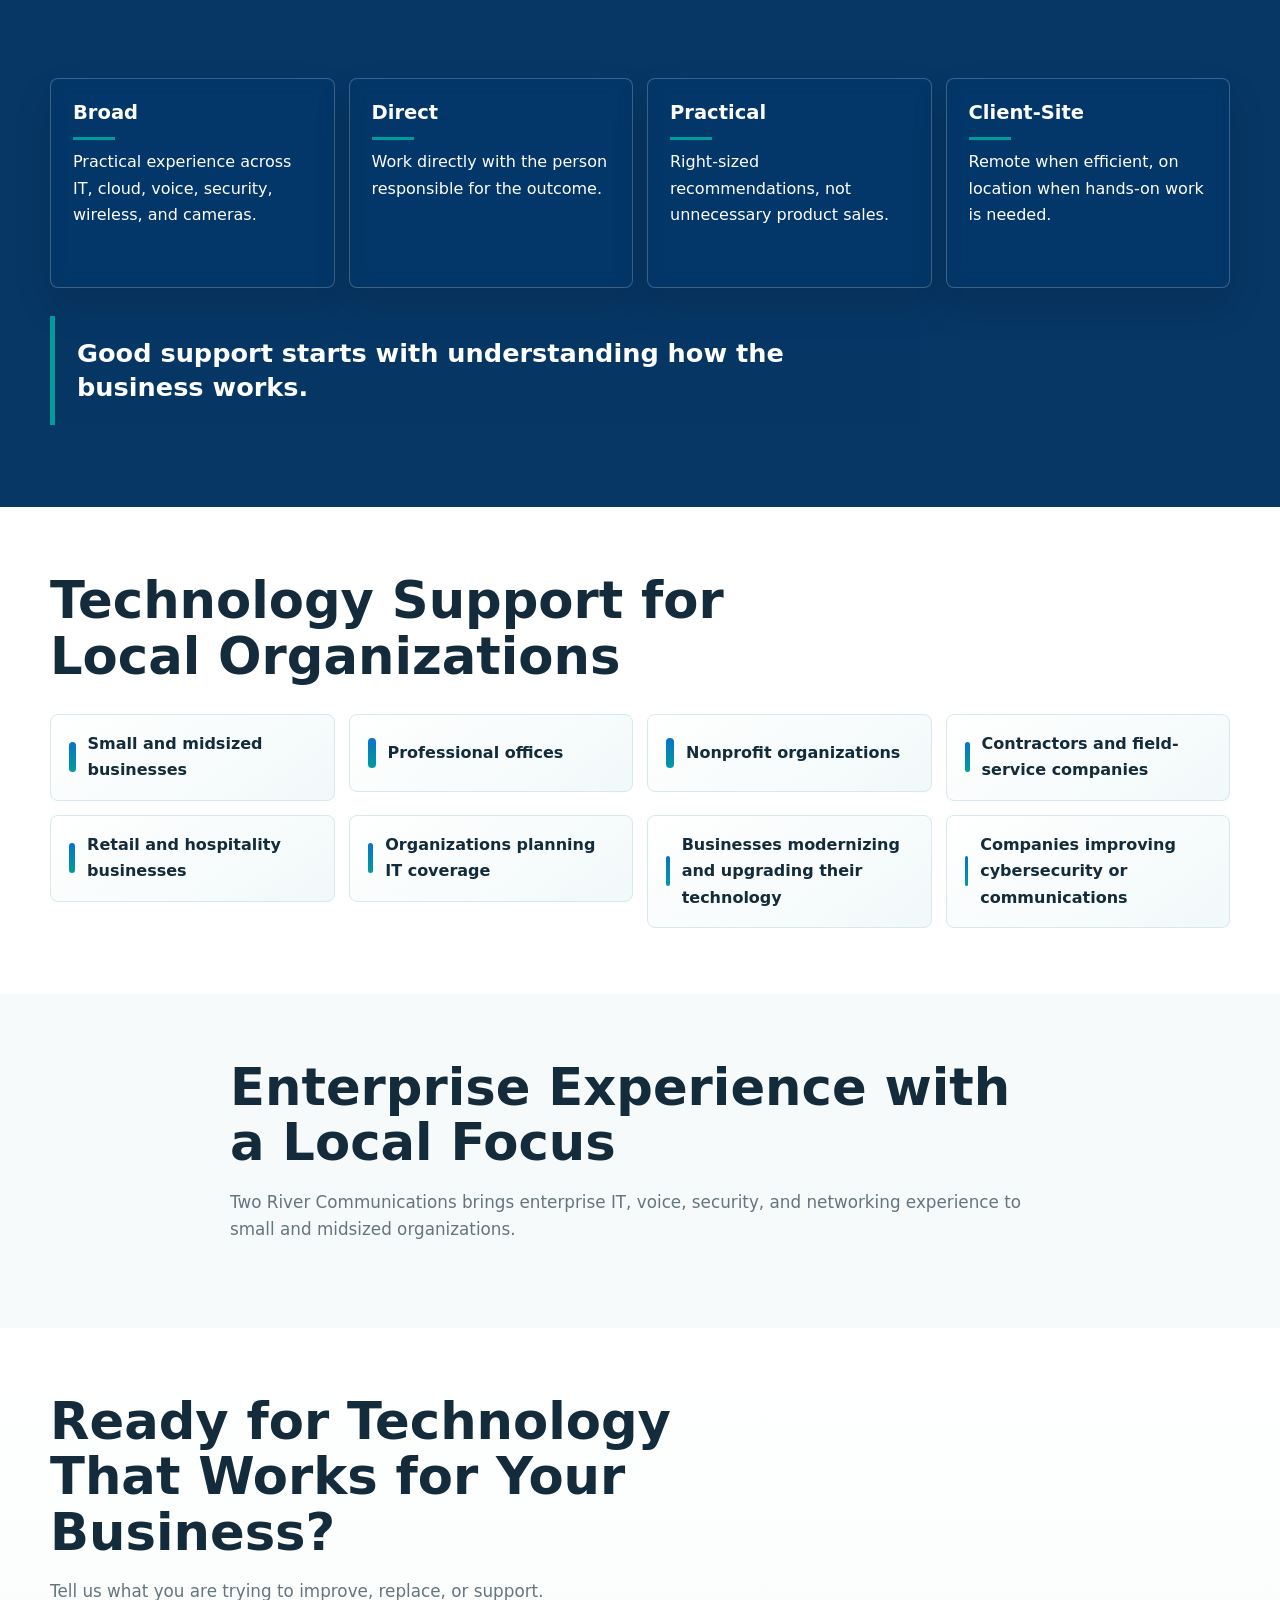
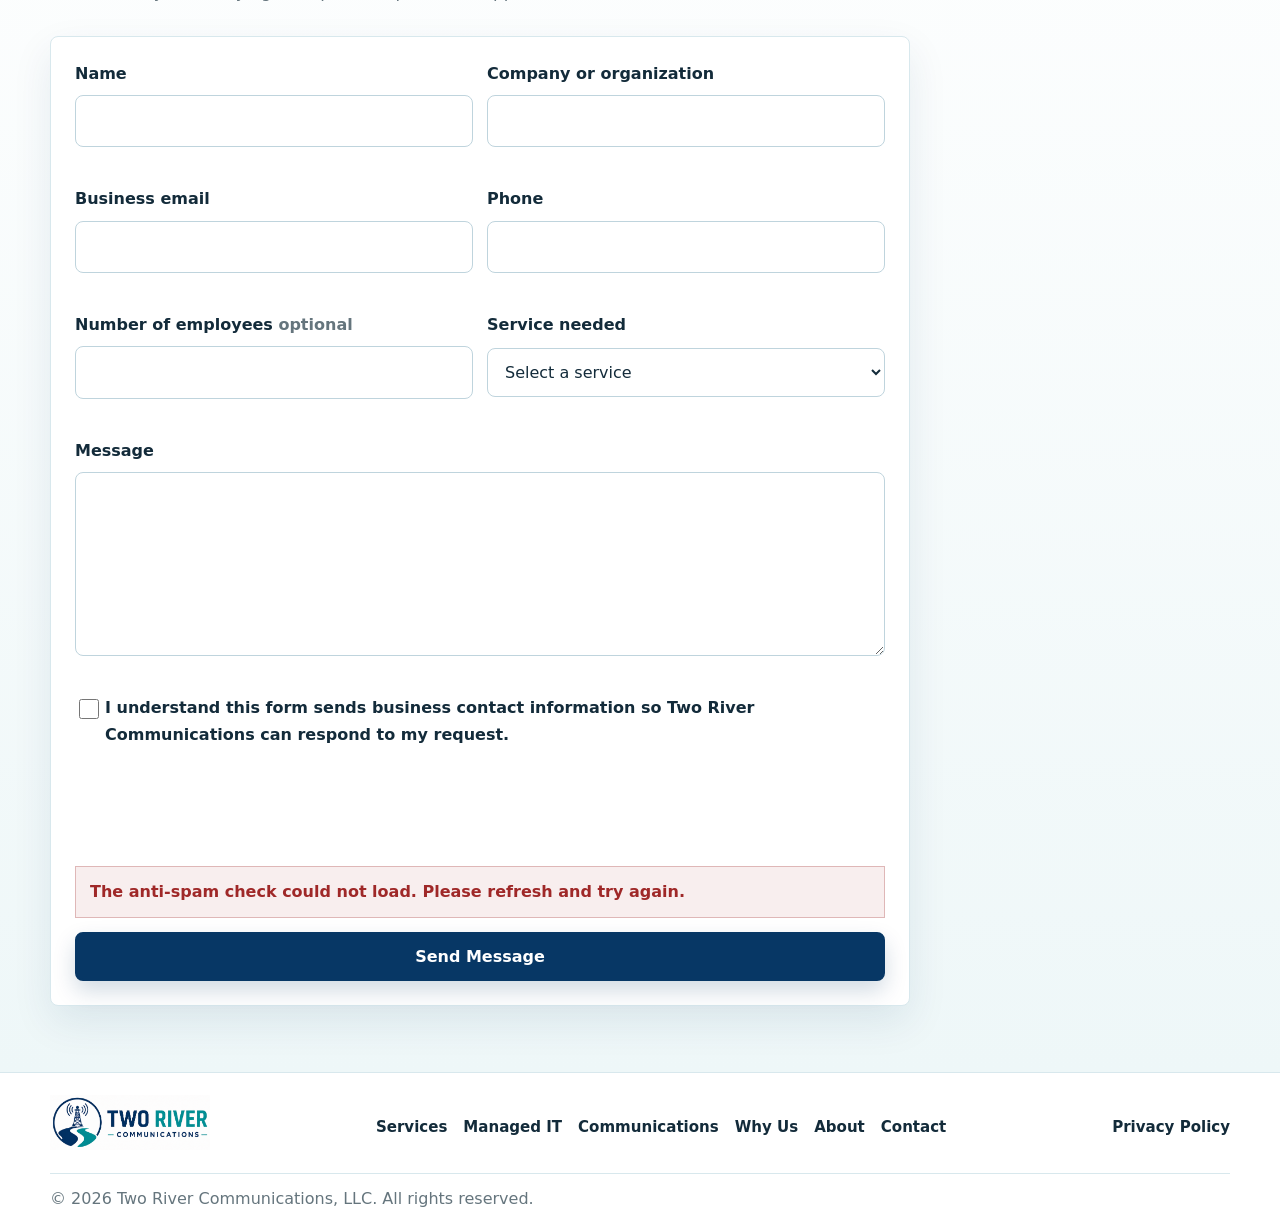
==== commit b4962b58: "Move contact form status near submit button" ====
--- a/index.html
+++ b/index.html
@@ -251,7 +251,6 @@
 
           <div class="contact-grid">
             <form class="contact-form reveal" action="/api/contact" method="post" novalidate data-contact-form>
-              <div class="form-status" role="status" aria-live="polite" data-form-status></div>
               <div class="form-row">
                 <label for="name">Name</label>
                 <input id="name" name="name" type="text" autocomplete="name" required maxlength="100">
@@ -307,6 +306,7 @@
               <div class="form-row form-row--full turnstile-row" data-turnstile-row hidden>
                 <div class="cf-turnstile" data-sitekey="0x4AAAAAAD-ZqJrwyuQvV1Kd" data-action="turnstile-spin-v2" data-turnstile-widget></div>
               </div>
+              <div class="form-status" role="status" aria-live="polite" data-form-status></div>
               <div class="honeypot" aria-hidden="true">
                 <label for="website">Website</label>
                 <input id="website" name="website" type="text" tabindex="-1" autocomplete="off">
--- a/css/styles.css
+++ b/css/styles.css
@@ -806,13 +806,24 @@
 }
 
 .form-status {
-  min-height: 1.5em;
+  display: none;
+  min-height: 0;
   margin: 0;
+  padding: 12px 14px;
+  border: 1px solid rgba(0, 155, 157, 0.28);
+  border-radius: var(--radius-sm);
+  background: rgba(0, 155, 157, 0.08);
   color: var(--brand-navy);
   font-weight: 800;
 }
 
+.form-status:not(:empty) {
+  display: block;
+}
+
 .form-status.is-error {
+  border-color: rgba(159, 40, 40, 0.28);
+  background: rgba(159, 40, 40, 0.08);
   color: #9f2828;
 }
 
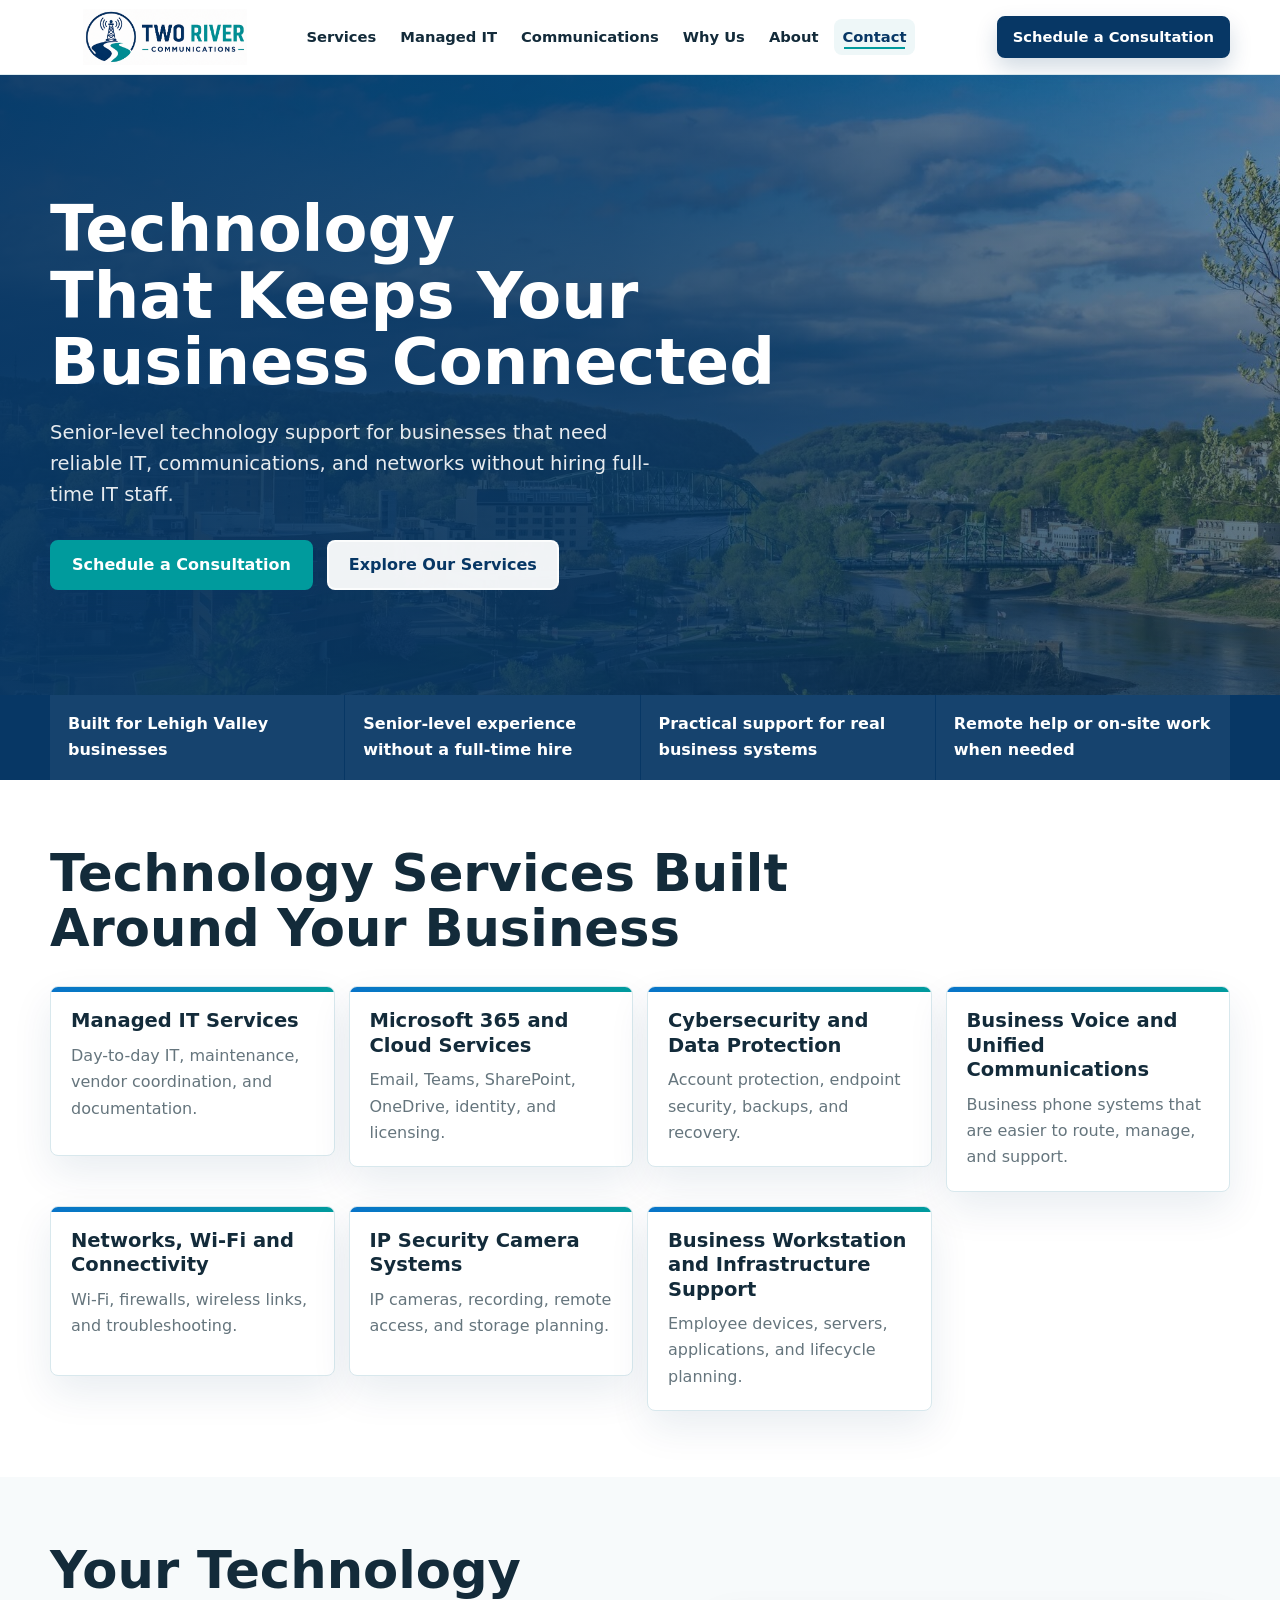
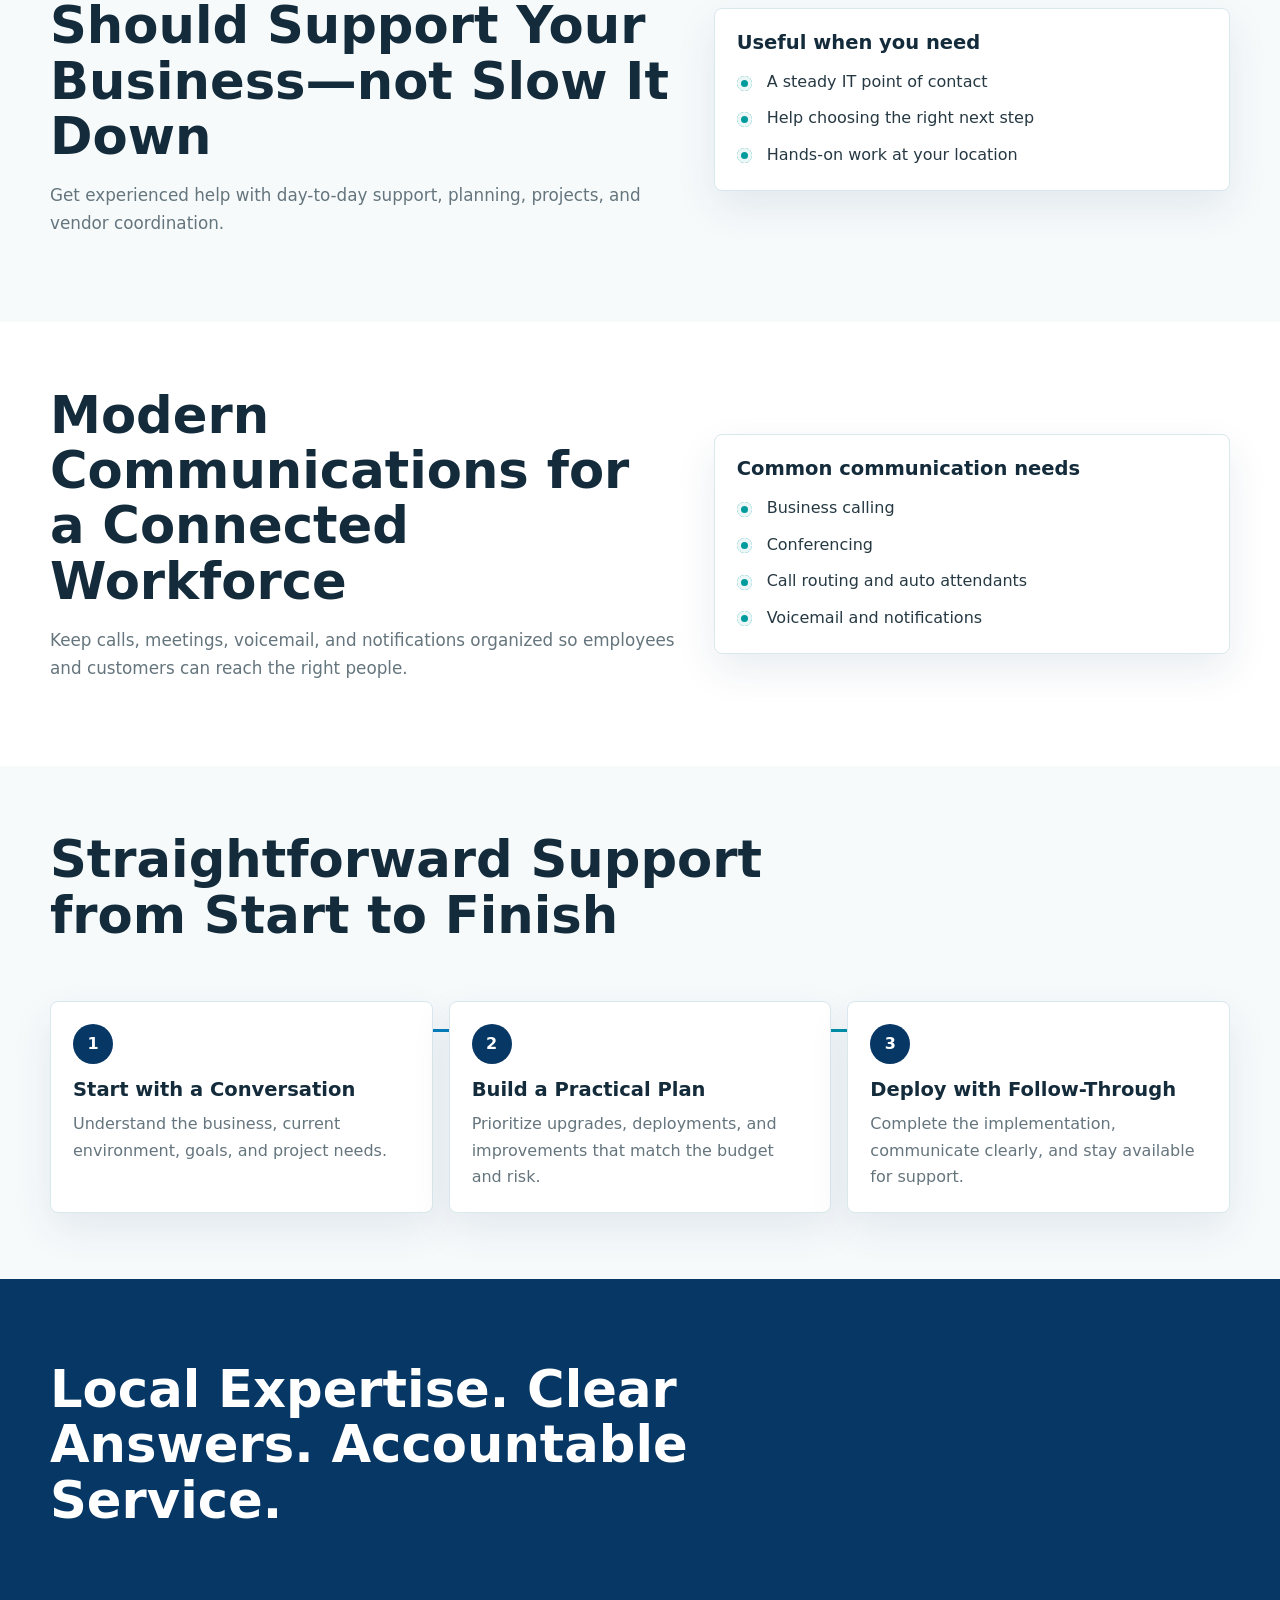
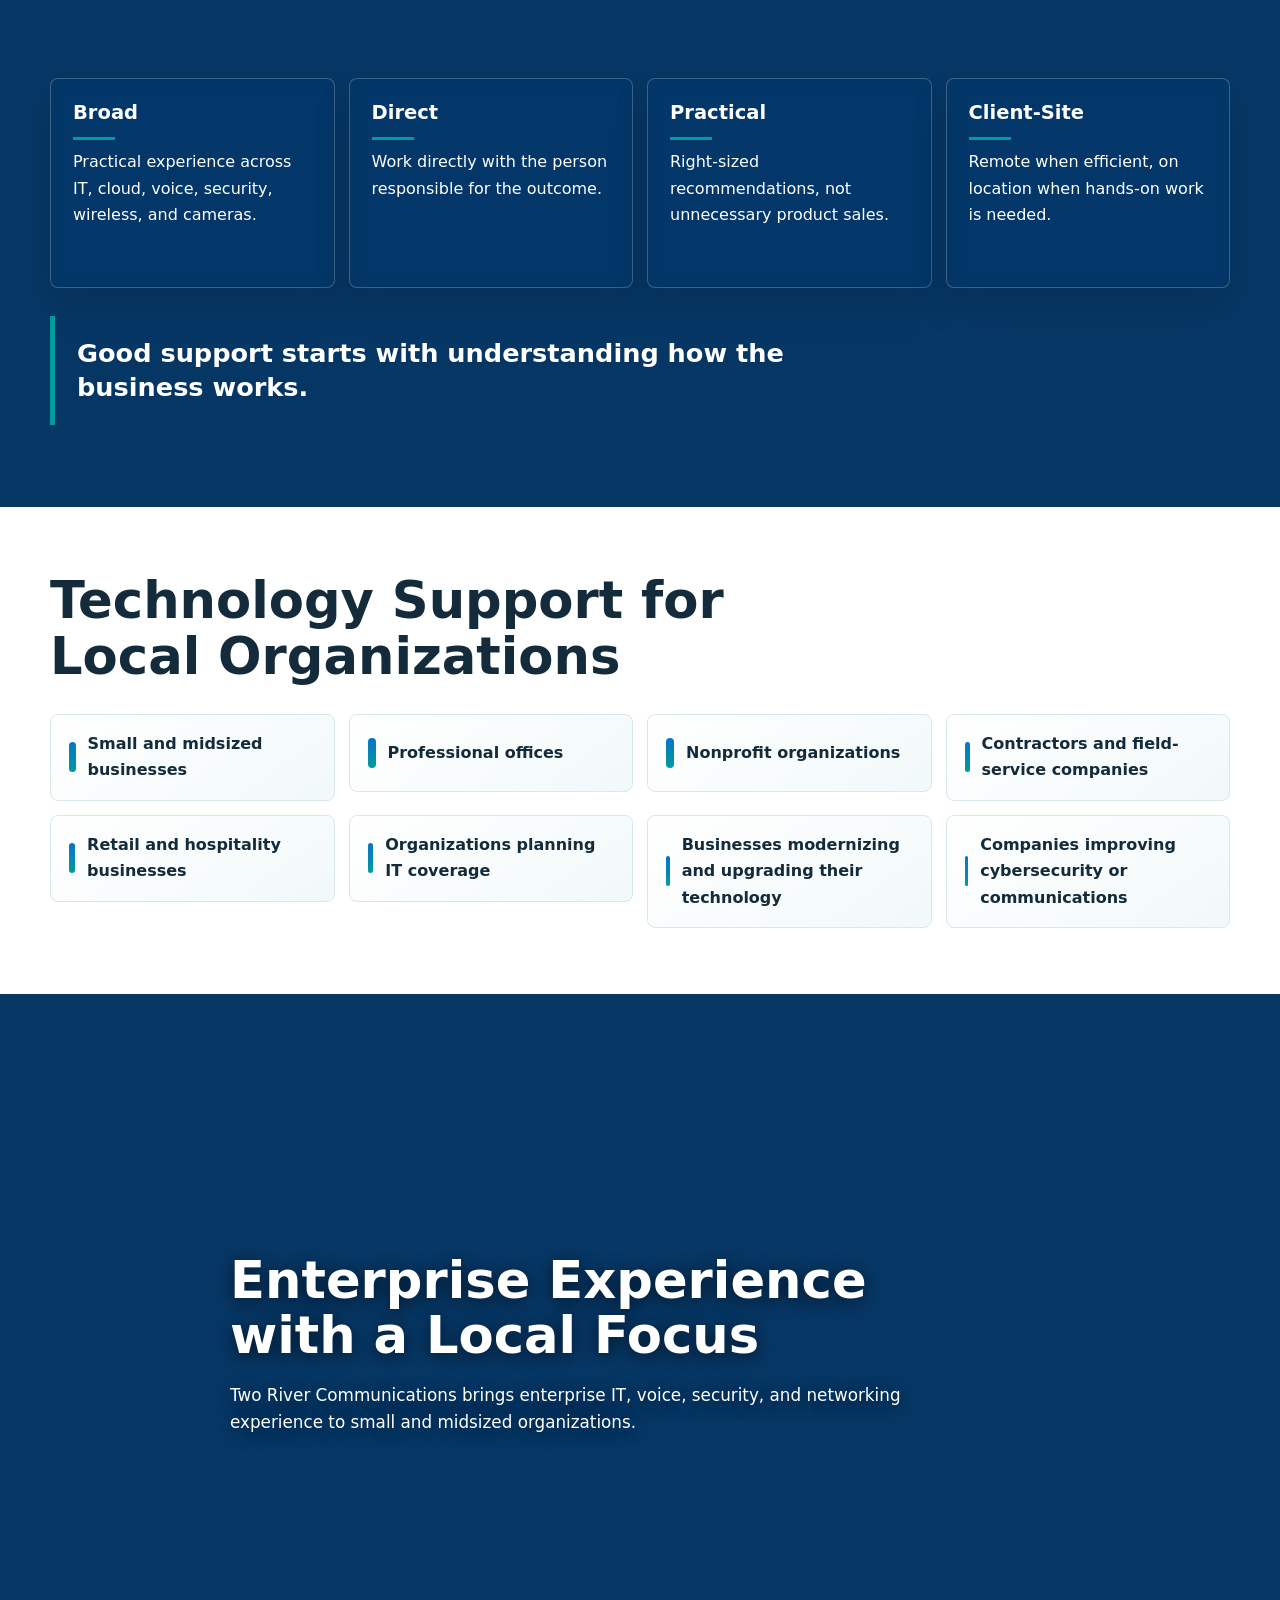
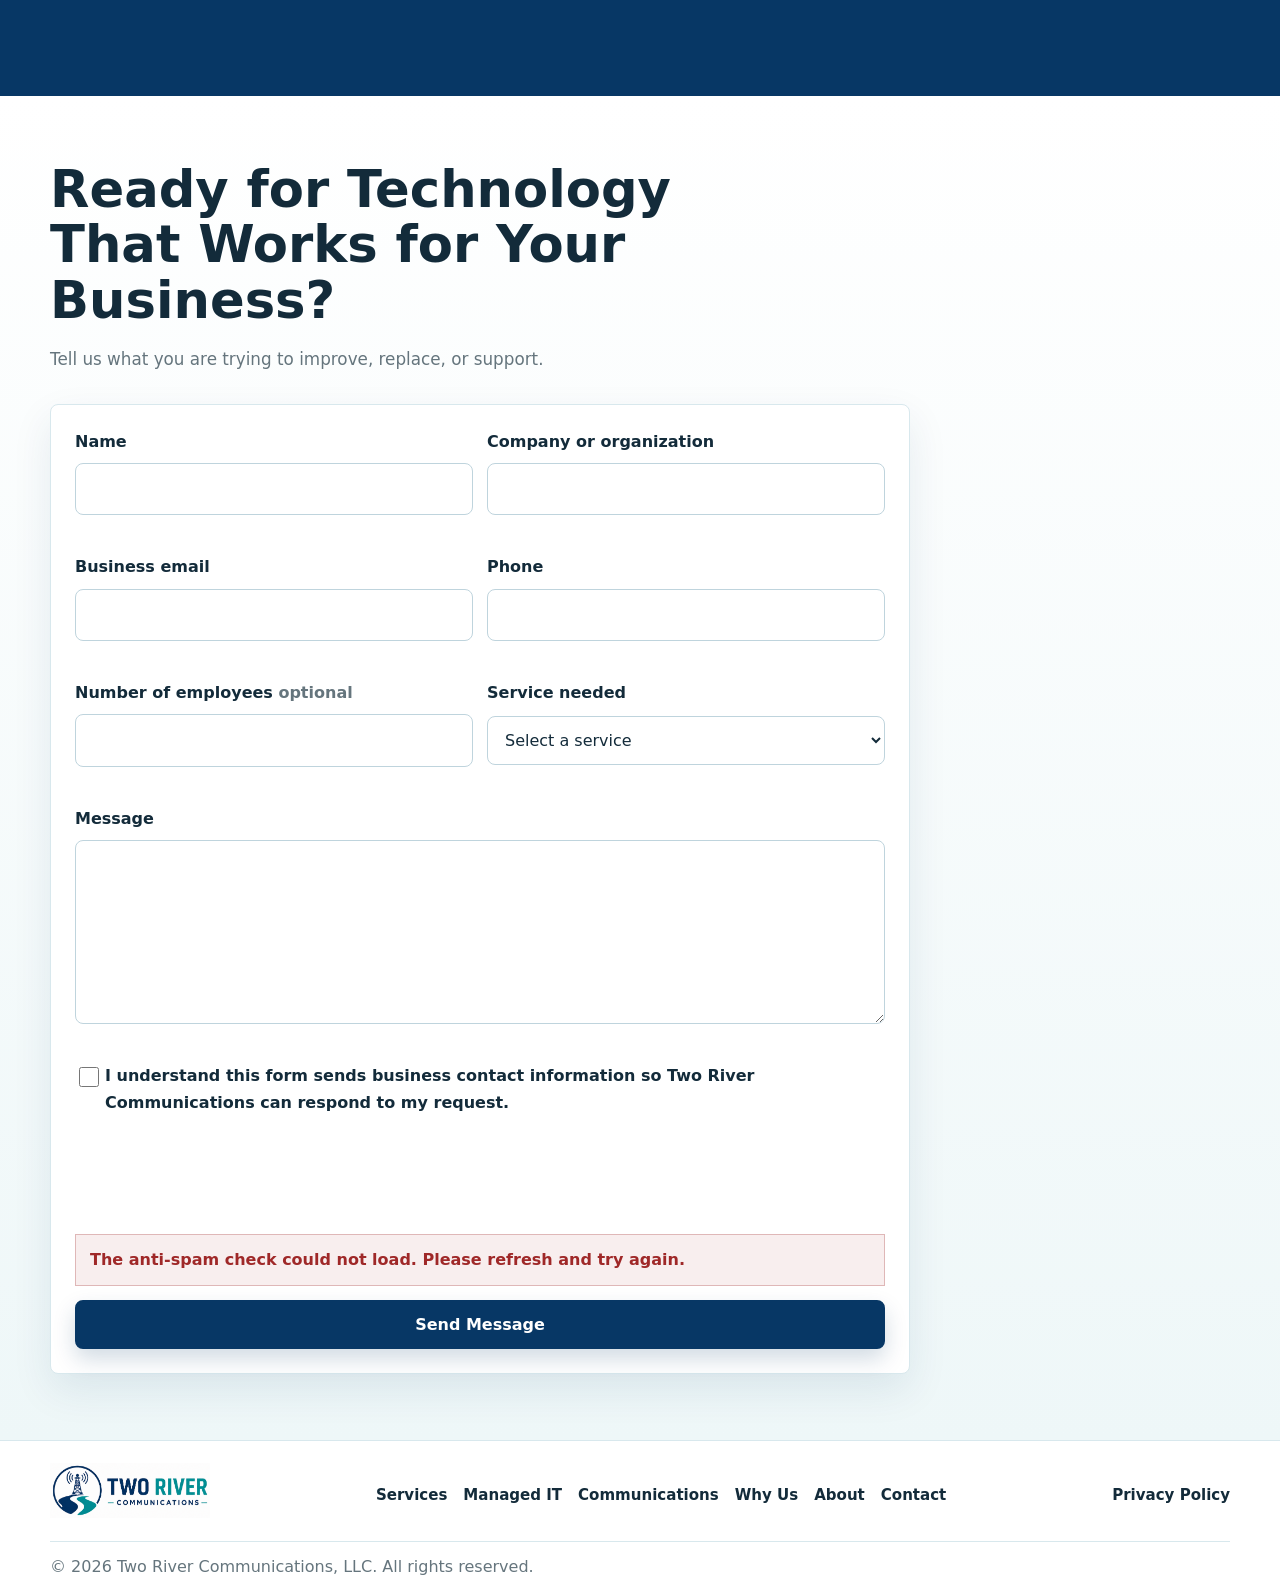
==== commit 0b2f8d2d: "Add local photo section and side reveal animations" ====
--- a/index.html
+++ b/index.html
@@ -18,6 +18,7 @@
     <link rel="icon" href="assets/two-river-communications-logo.png">
     <link rel="preload" href="assets/two-river-communications-logo.png" as="image">
     <link rel="preload" href="assets/lehigh-valley-river-view.jpg" as="image">
+    <link rel="preload" href="assets/easton-circle.jpg" as="image">
     <link rel="stylesheet" href="css/styles.css">
     <script type="application/ld+json">
       {
@@ -130,11 +131,11 @@
 
       <section class="section feature-band" id="managed-it" aria-labelledby="managed-it-title">
         <div class="container two-column">
-          <div class="feature-copy reveal">
+          <div class="feature-copy reveal reveal--from-left">
             <h2 id="managed-it-title">Your Technology Should Support Your Business&mdash;not Slow It Down</h2>
             <p>Get experienced help with day-to-day support, planning, projects, and vendor coordination.</p>
           </div>
-          <div class="check-panel reveal">
+          <div class="check-panel reveal reveal--from-right">
             <h3>Useful when you need</h3>
             <ul class="check-list">
               <li>A steady IT point of contact</li>
@@ -147,11 +148,11 @@
 
       <section class="section" id="communications" aria-labelledby="communications-title">
         <div class="container two-column">
-          <div class="feature-copy reveal">
+          <div class="feature-copy reveal reveal--from-left">
             <h2 id="communications-title">Modern Communications for a Connected Workforce</h2>
             <p>Keep calls, meetings, voicemail, and notifications organized so employees and customers can reach the right people.</p>
           </div>
-          <div class="check-panel reveal">
+          <div class="check-panel reveal reveal--from-right">
             <h3>Common communication needs</h3>
             <ul class="check-list">
               <li>Business calling</li>
@@ -233,7 +234,7 @@
         </div>
       </section>
 
-      <section class="section feature-band" id="about" aria-labelledby="about-title">
+      <section class="section feature-band about-band" id="about" aria-labelledby="about-title">
         <div class="container narrow-section">
           <div class="feature-copy reveal">
             <h2 id="about-title">Enterprise Experience with a Local Focus</h2>
--- a/css/styles.css
+++ b/css/styles.css
@@ -314,7 +314,8 @@
   background:
     linear-gradient(90deg, rgba(7, 55, 101, 0.92) 0%, rgba(7, 55, 101, 0.78) 48%, rgba(7, 55, 101, 0.34) 100%),
     linear-gradient(180deg, rgba(19, 43, 58, 0.18), rgba(19, 43, 58, 0.56)),
-    url("../assets/lehigh-valley-river-view.jpg") center 58% / cover no-repeat;
+    url("../assets/lehigh-valley-river-view.jpg") center 58% / cover no-repeat fixed,
+    var(--brand-navy);
 }
 
 .hero-grid {
@@ -463,6 +464,32 @@
 .feature-band,
 .process-section {
   background: var(--brand-surface);
+}
+
+.about-band {
+  min-height: clamp(560px, 78svh, 760px);
+  display: flex;
+  align-items: center;
+  background:
+    linear-gradient(90deg, rgba(7, 55, 101, 0.82), rgba(7, 55, 101, 0.4)),
+    linear-gradient(180deg, rgba(7, 55, 101, 0.1), rgba(7, 55, 101, 0.62)),
+    url("../assets/easton-circle.jpg") center 46% / cover no-repeat fixed,
+    var(--brand-navy);
+}
+
+.about-band .feature-copy {
+  max-width: 720px;
+  padding: 0;
+}
+
+.about-band .feature-copy h2,
+.about-band .feature-copy p {
+  color: var(--brand-white);
+  text-shadow: 0 3px 18px rgba(0, 0, 0, 0.64);
+}
+
+.about-band .feature-copy p {
+  margin-bottom: 0;
 }
 
 .two-column,
@@ -885,7 +912,15 @@
 .reveal {
   opacity: 0;
   transform: translateY(18px);
-  transition: opacity 520ms ease, transform 520ms ease;
+  transition: opacity 620ms ease, transform 620ms cubic-bezier(0.22, 1, 0.36, 1);
+}
+
+.reveal--from-left {
+  transform: translateX(-44px);
+}
+
+.reveal--from-right {
+  transform: translateX(44px);
 }
 
 .reveal.is-visible {
@@ -979,9 +1014,15 @@
   .hero {
     min-height: auto;
     padding: 52px 0 50px;
+    background-attachment: scroll;
   }
 
   .dark-section {
+    min-height: auto;
+    background-attachment: scroll;
+  }
+
+  .about-band {
     min-height: auto;
     background-attachment: scroll;
   }
@@ -995,6 +1036,11 @@
   .about-grid {
     grid-template-columns: 1fr;
     gap: 24px;
+  }
+
+  .reveal--from-left,
+  .reveal--from-right {
+    transform: translateY(18px);
   }
 
   .trust-grid {
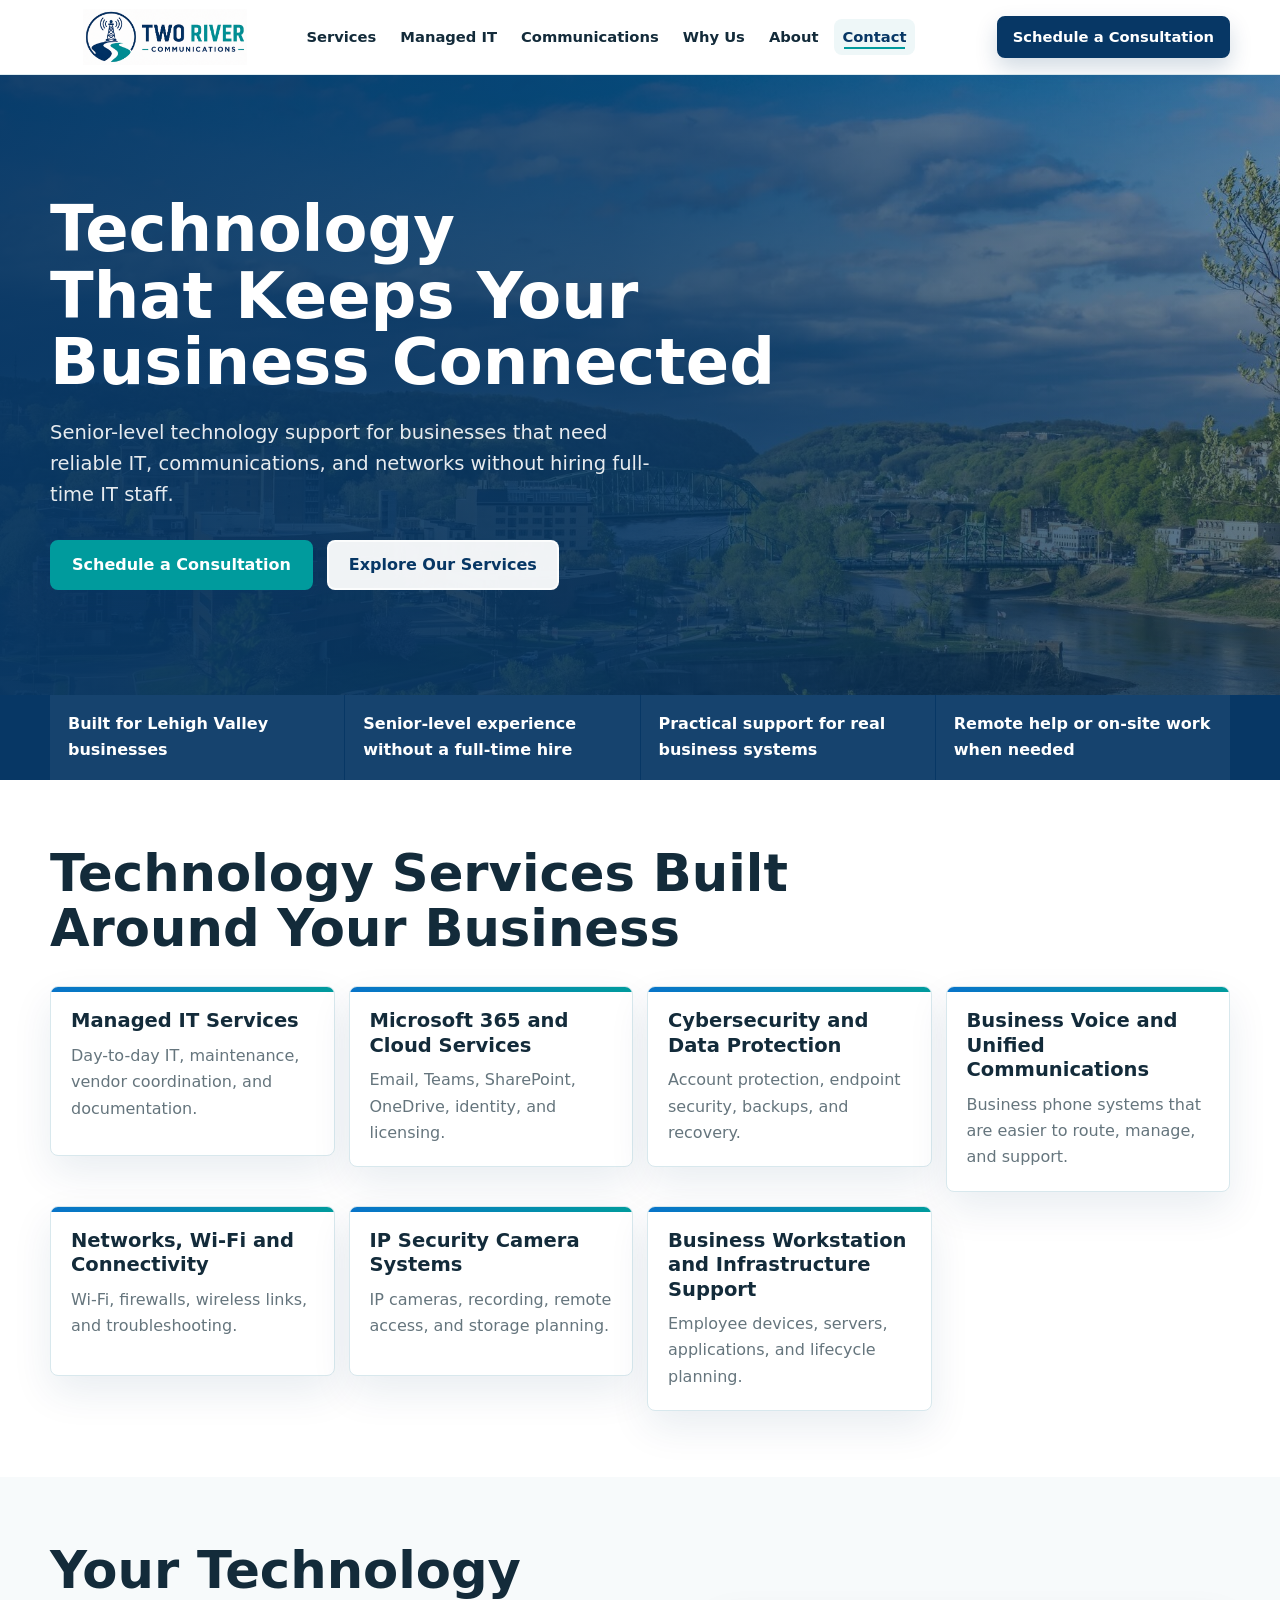
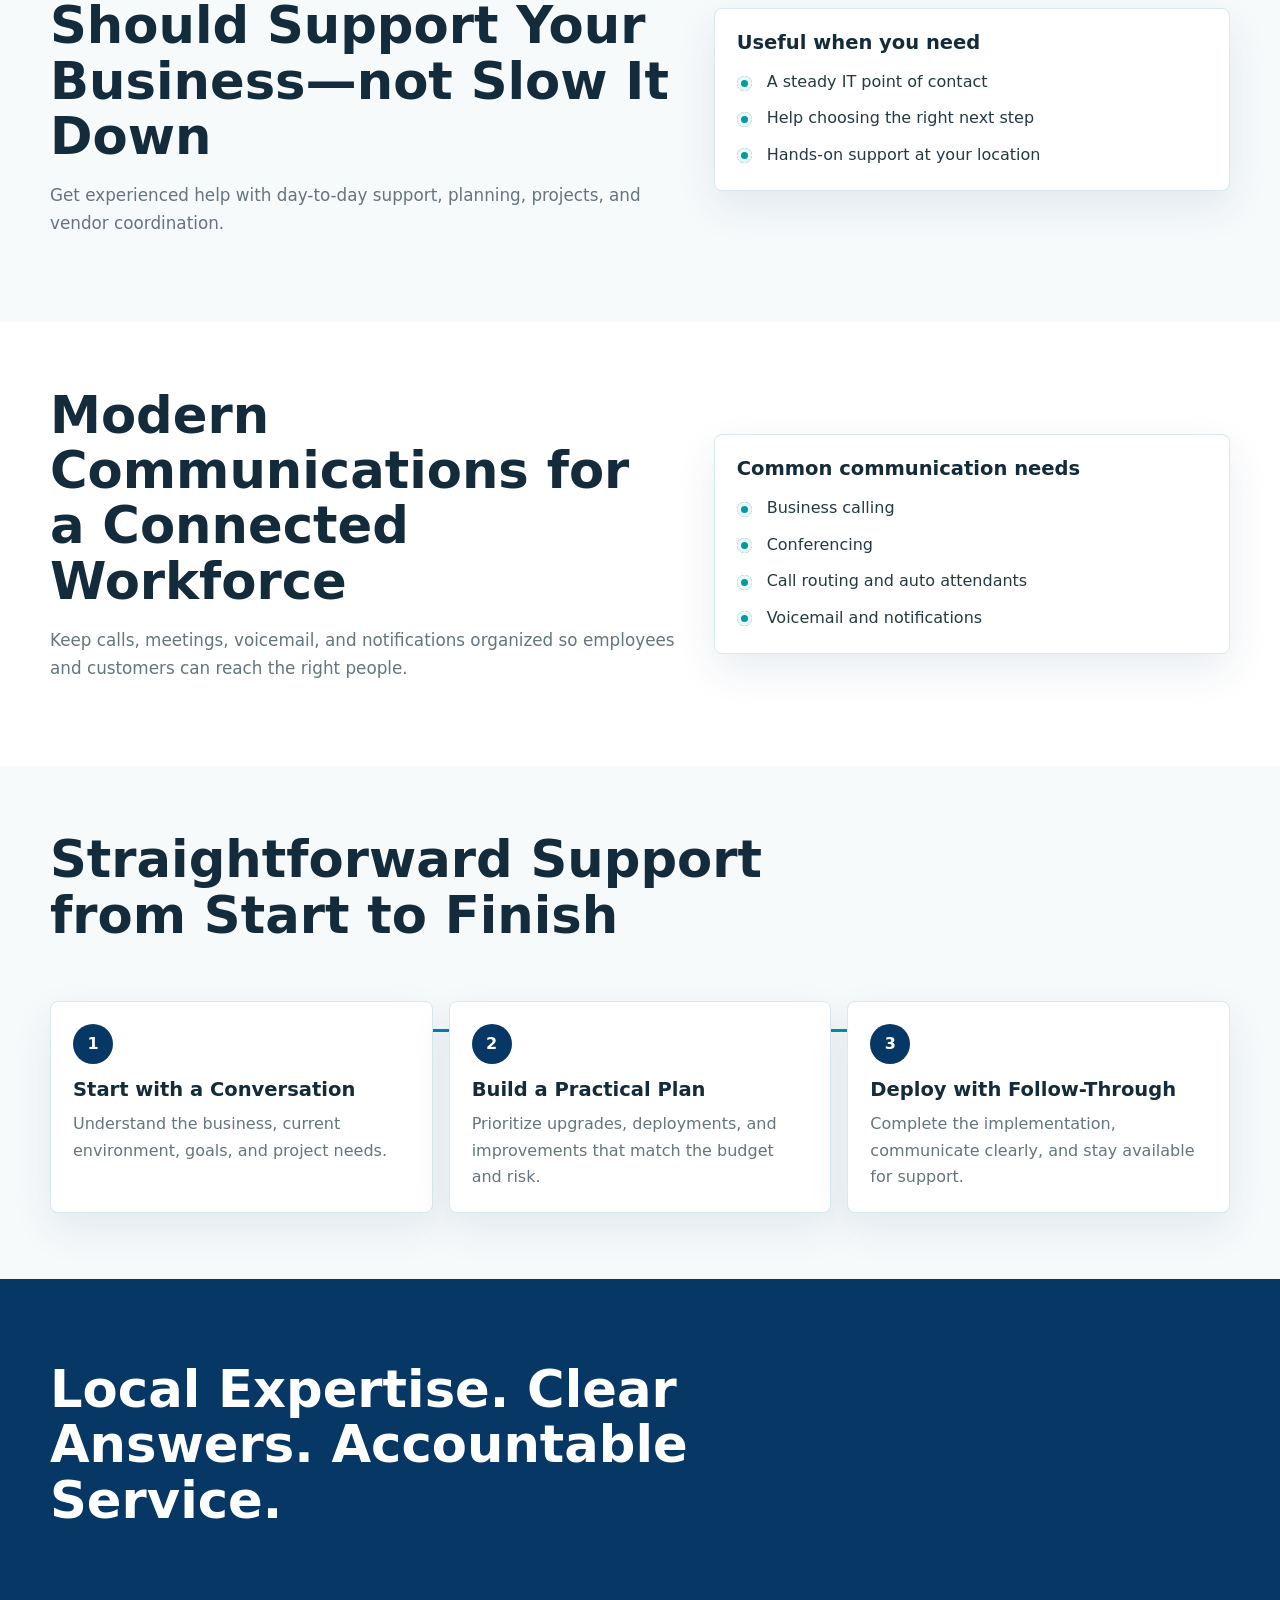
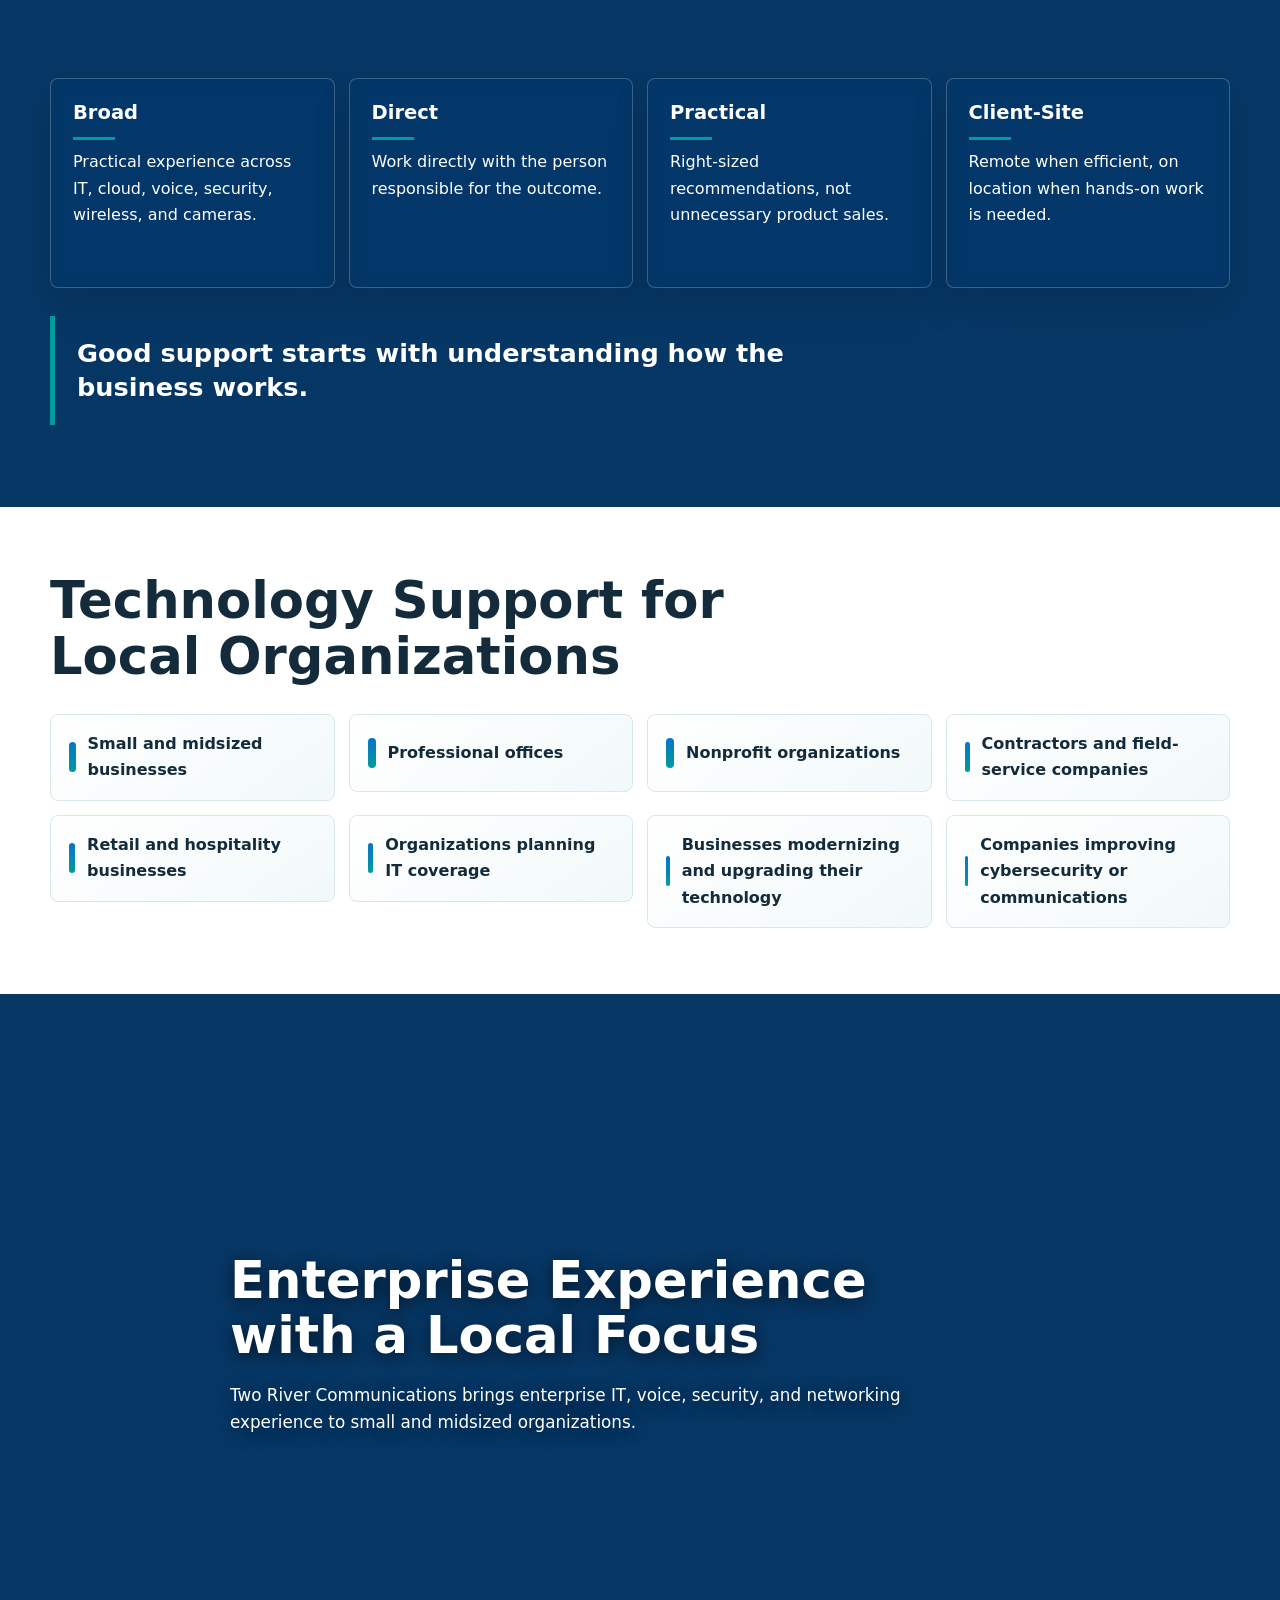
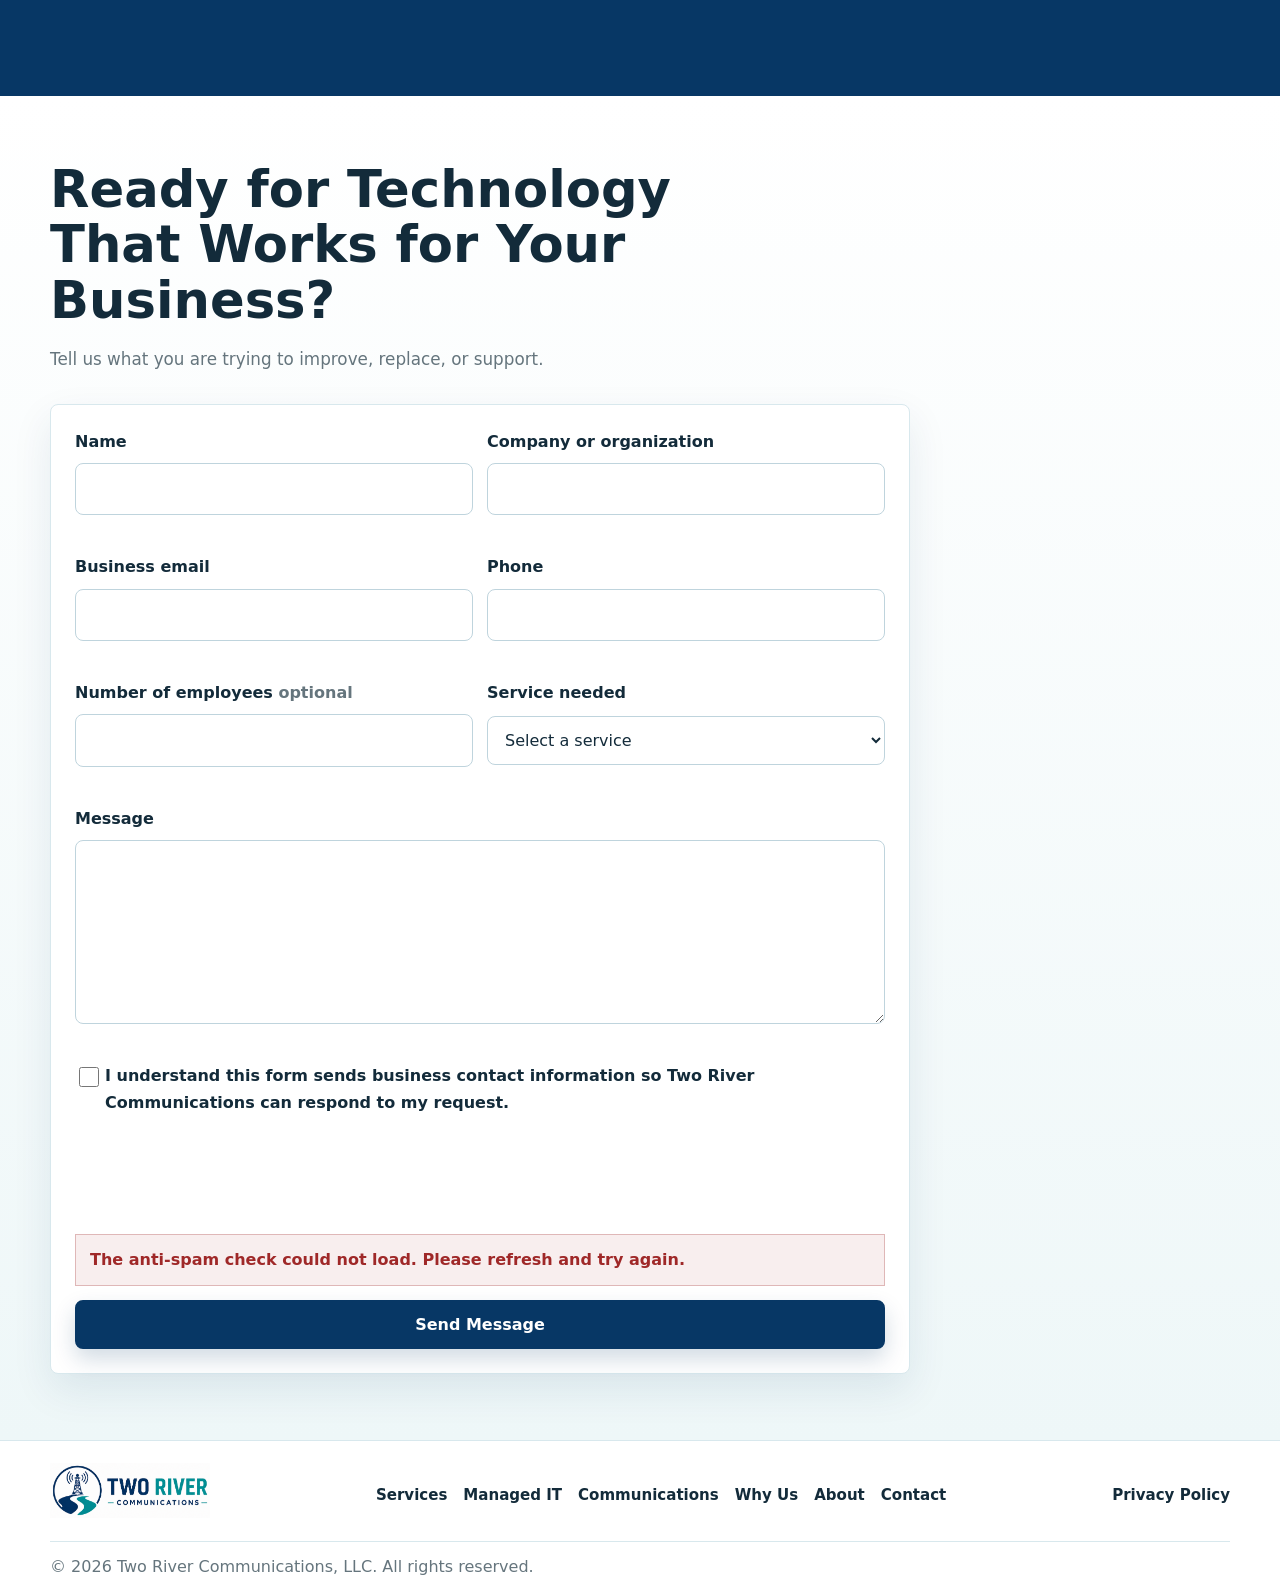
==== commit 3c8e1f76: "Update onsite support wording" ====
--- a/index.html
+++ b/index.html
@@ -140,7 +140,7 @@
             <ul class="check-list">
               <li>A steady IT point of contact</li>
               <li>Help choosing the right next step</li>
-              <li>Hands-on work at your location</li>
+              <li>Hands-on support at your location</li>
             </ul>
           </div>
         </div>
